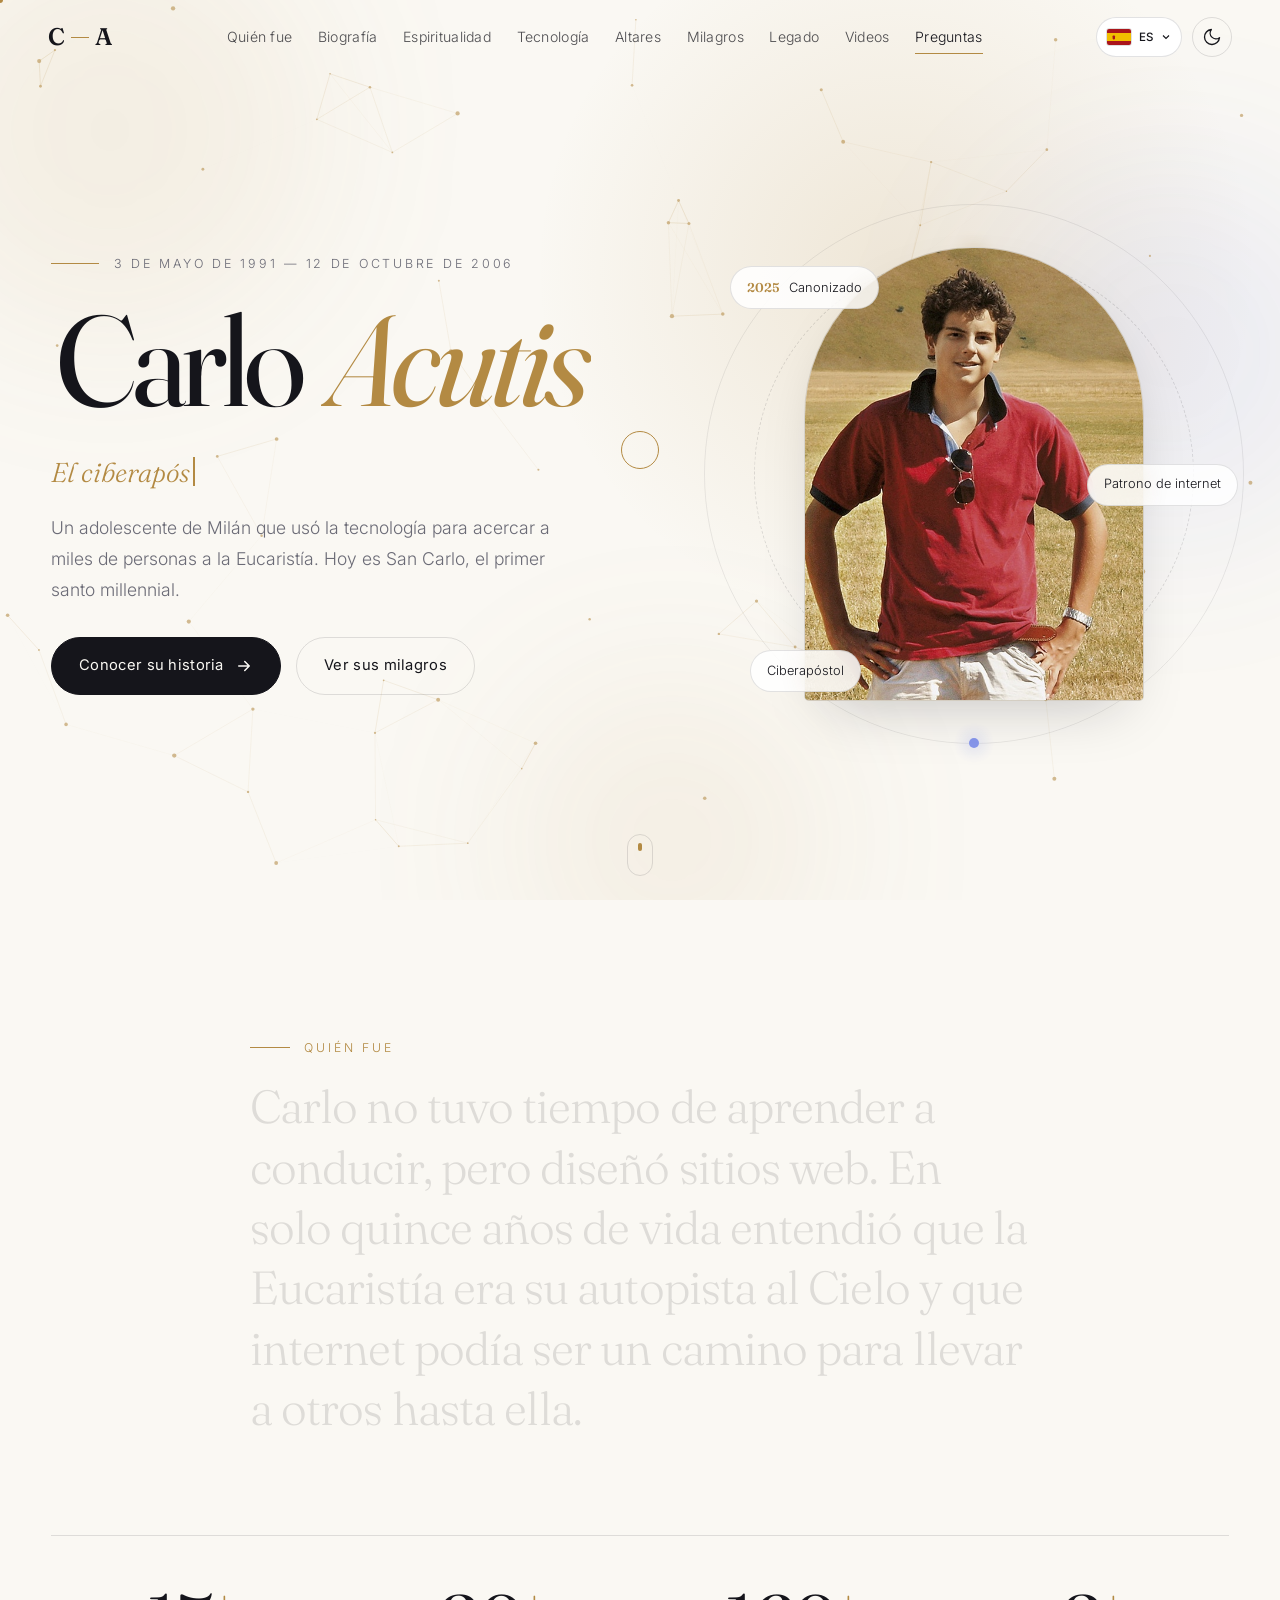
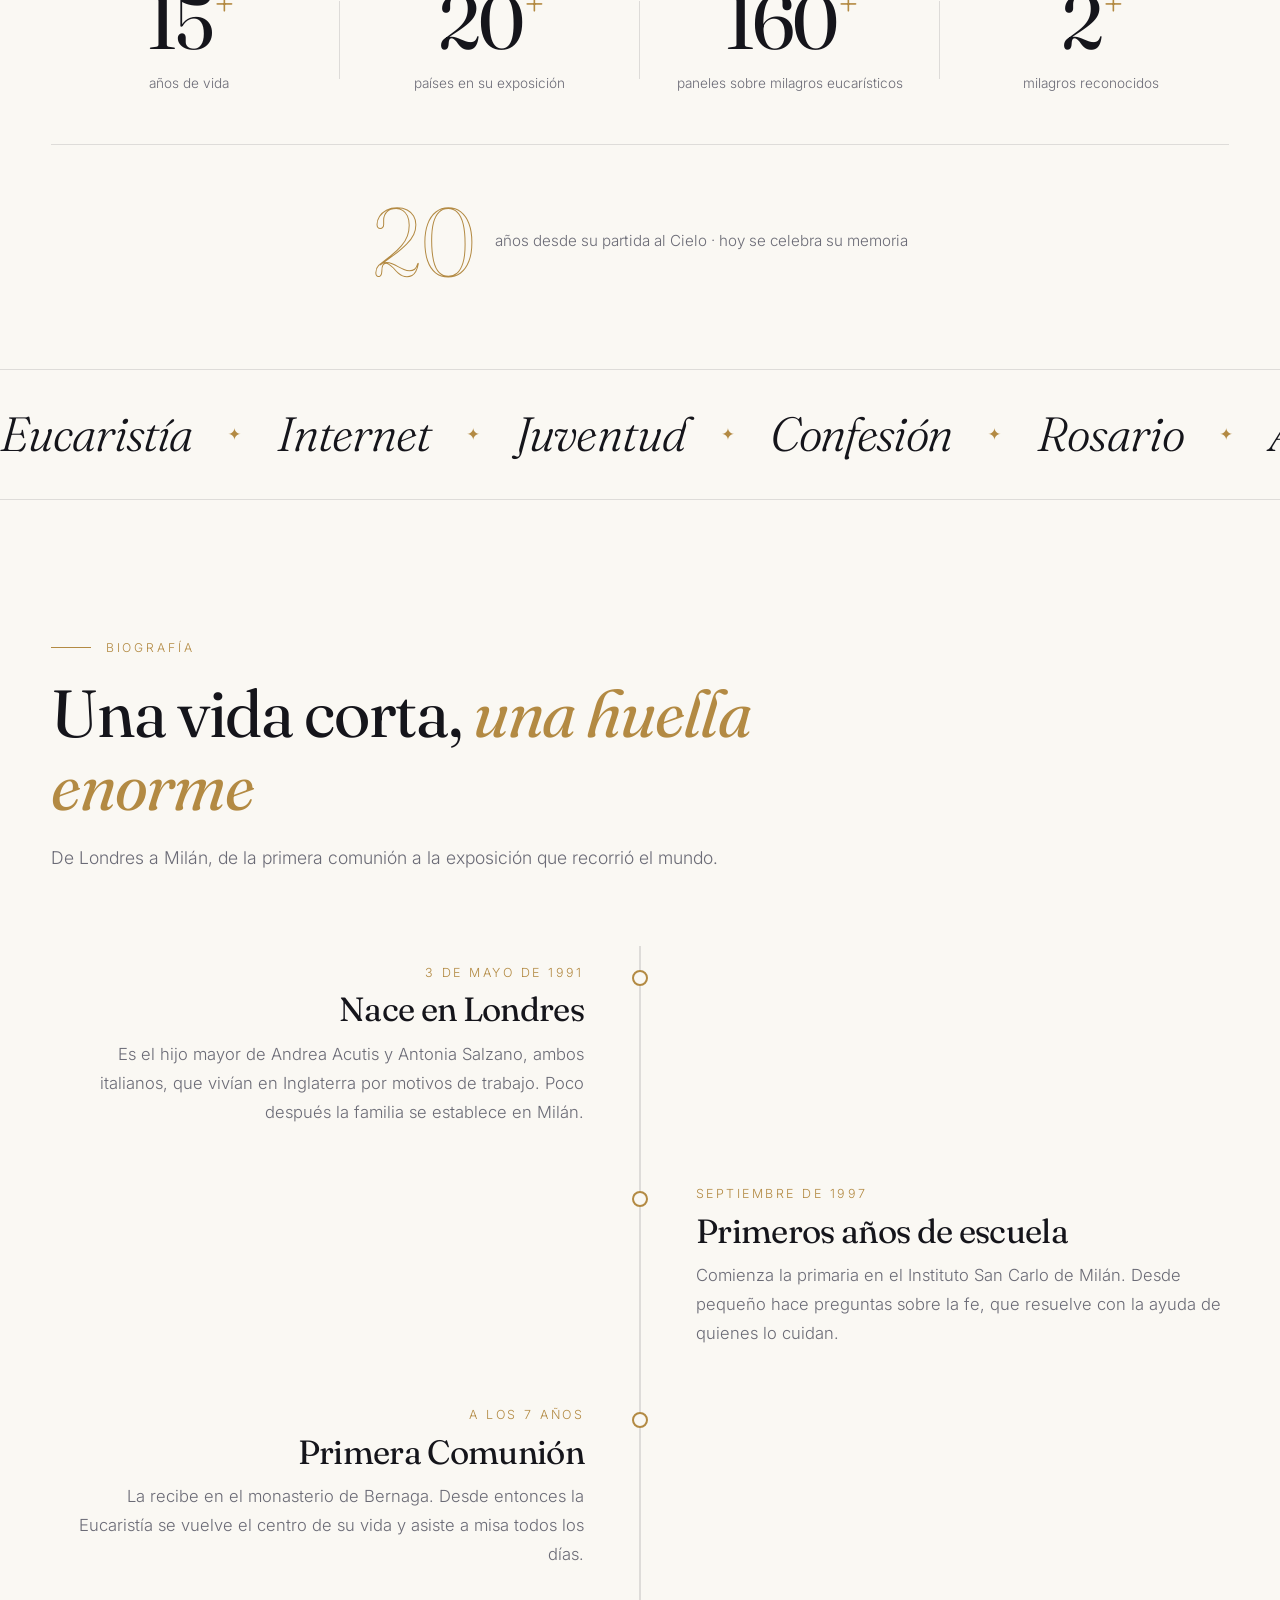
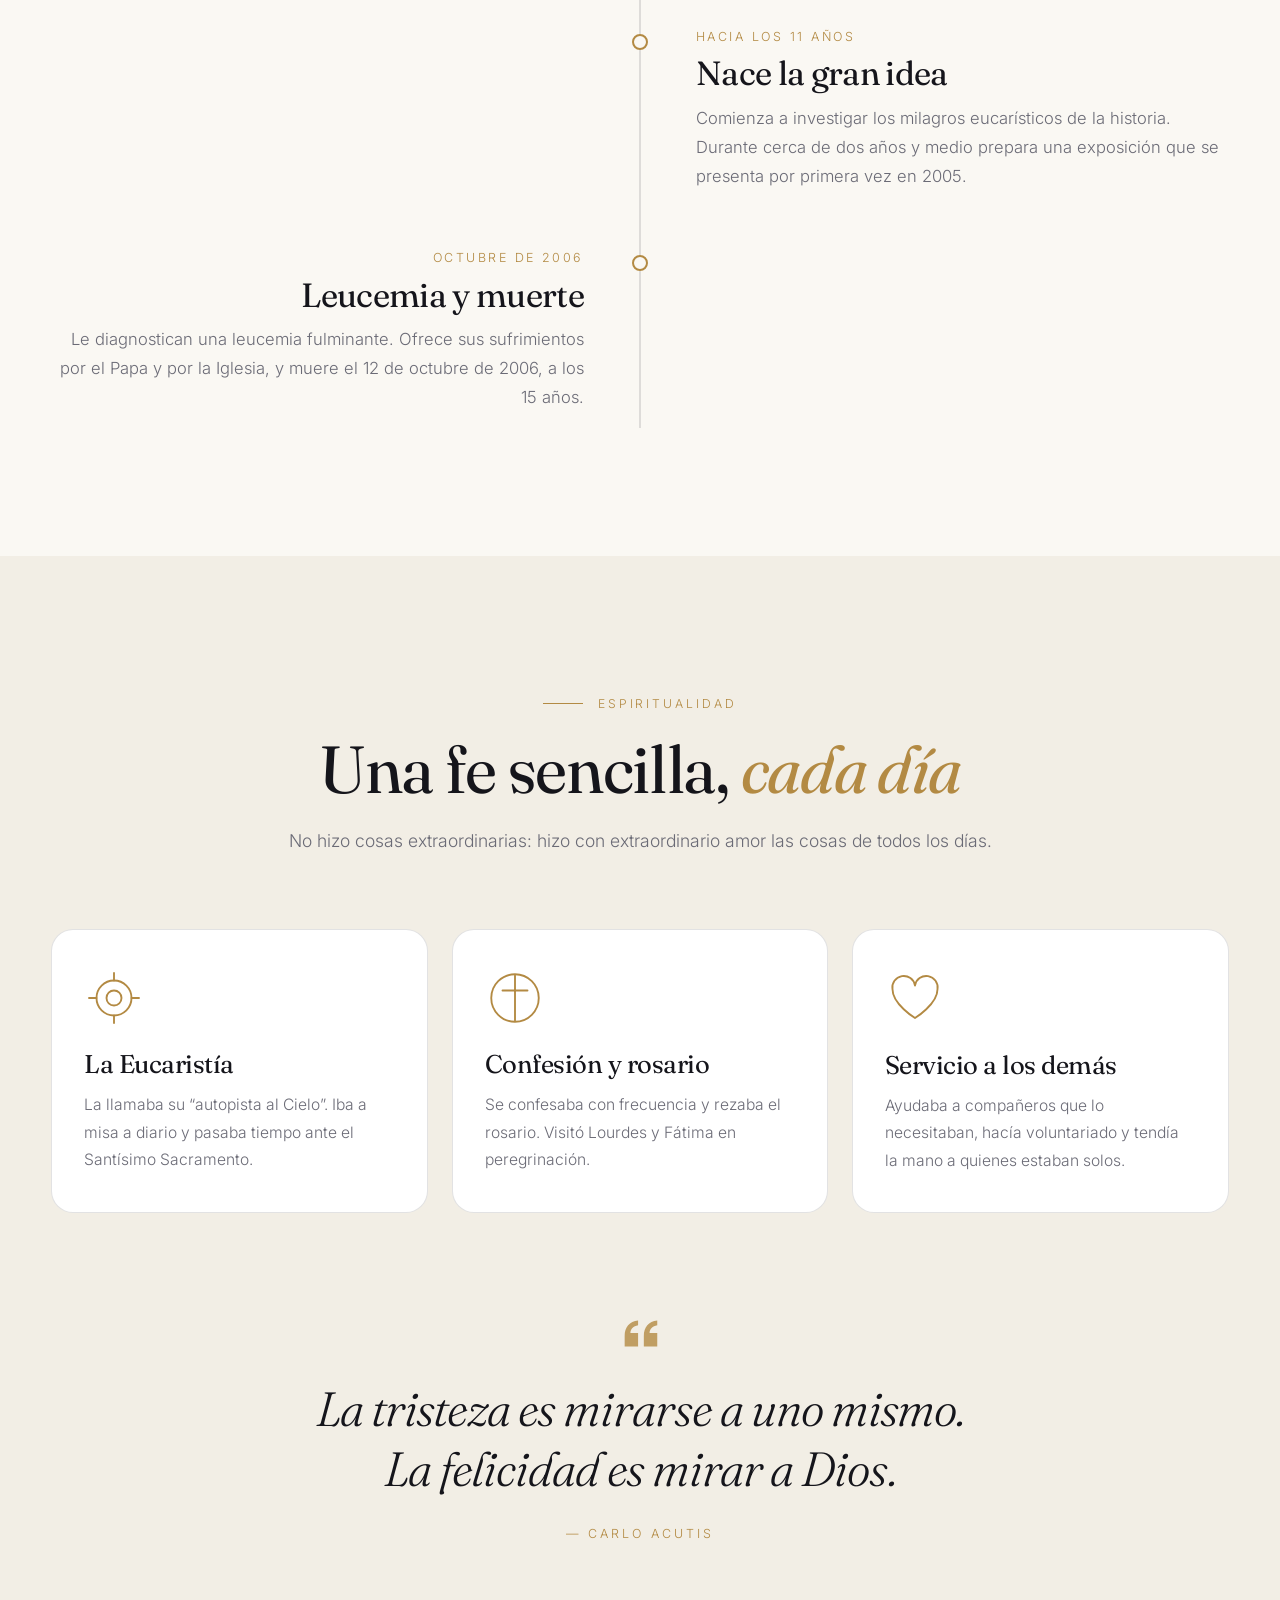
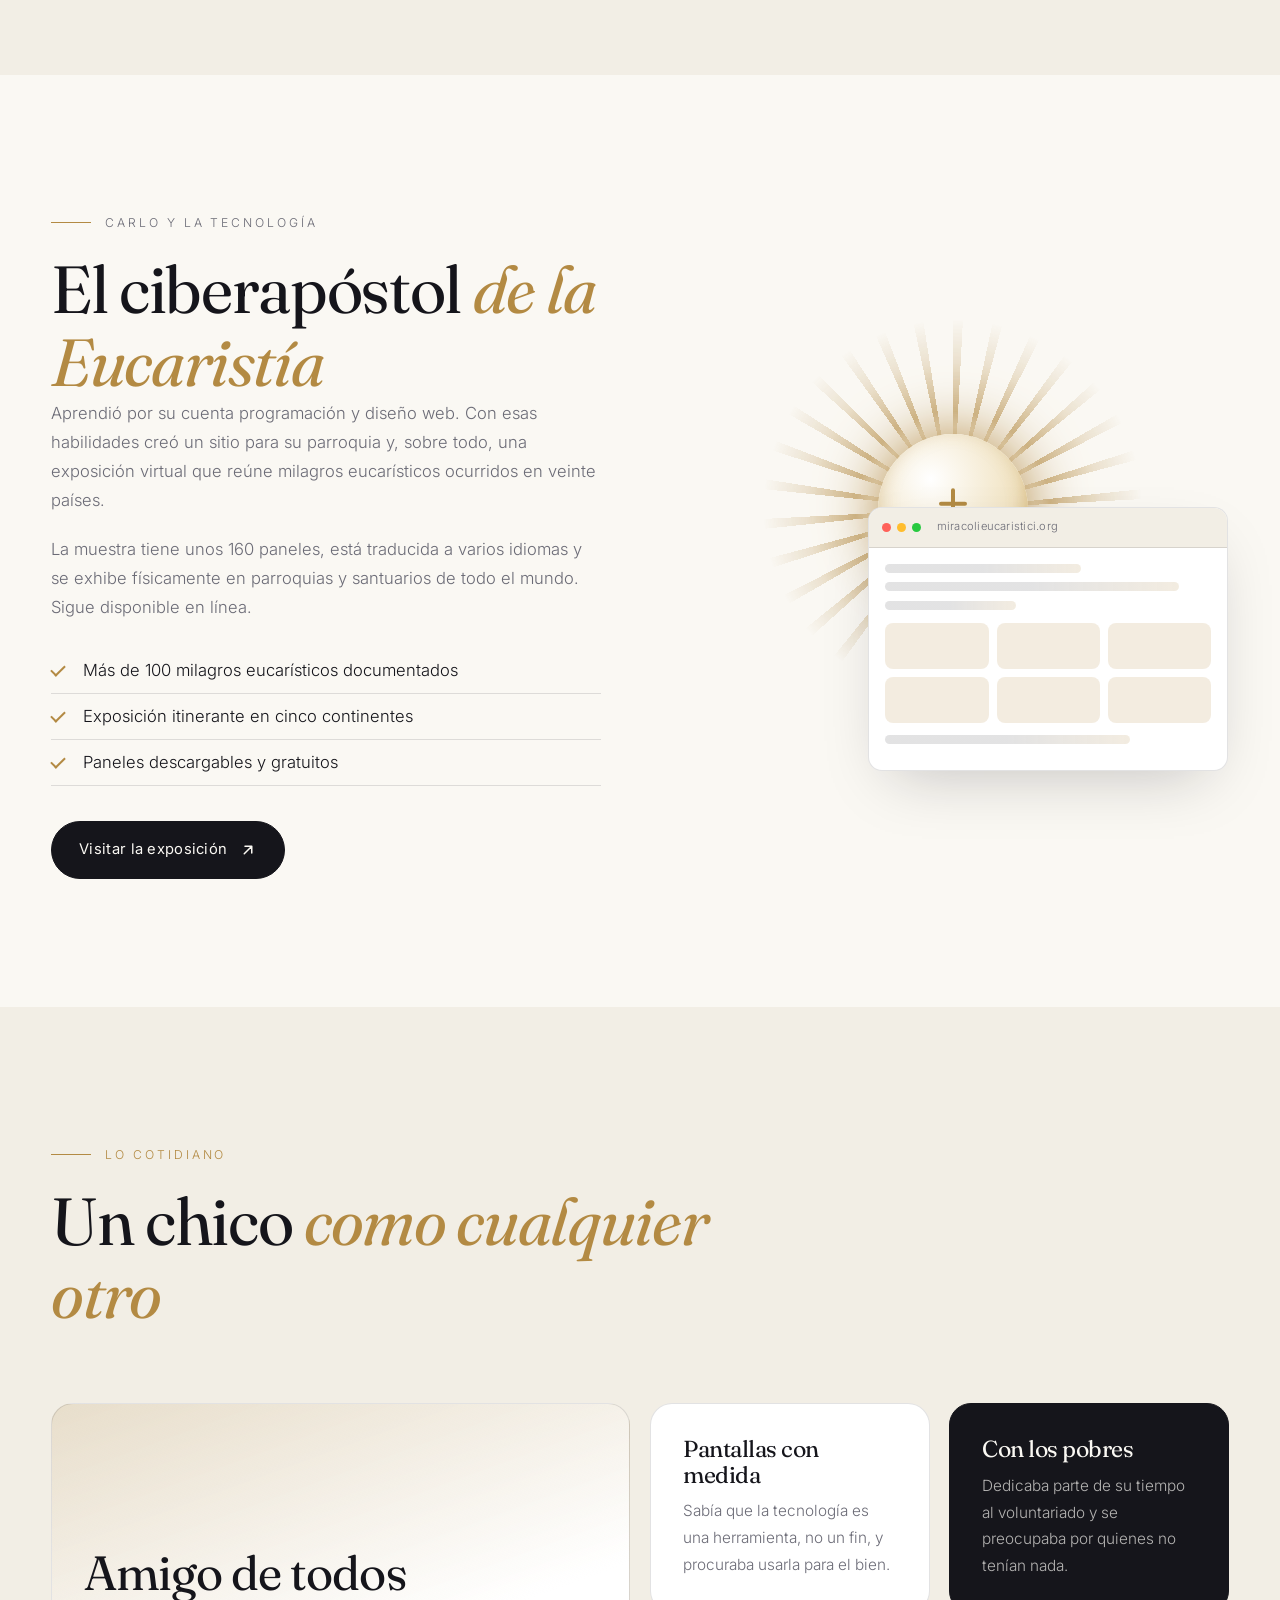
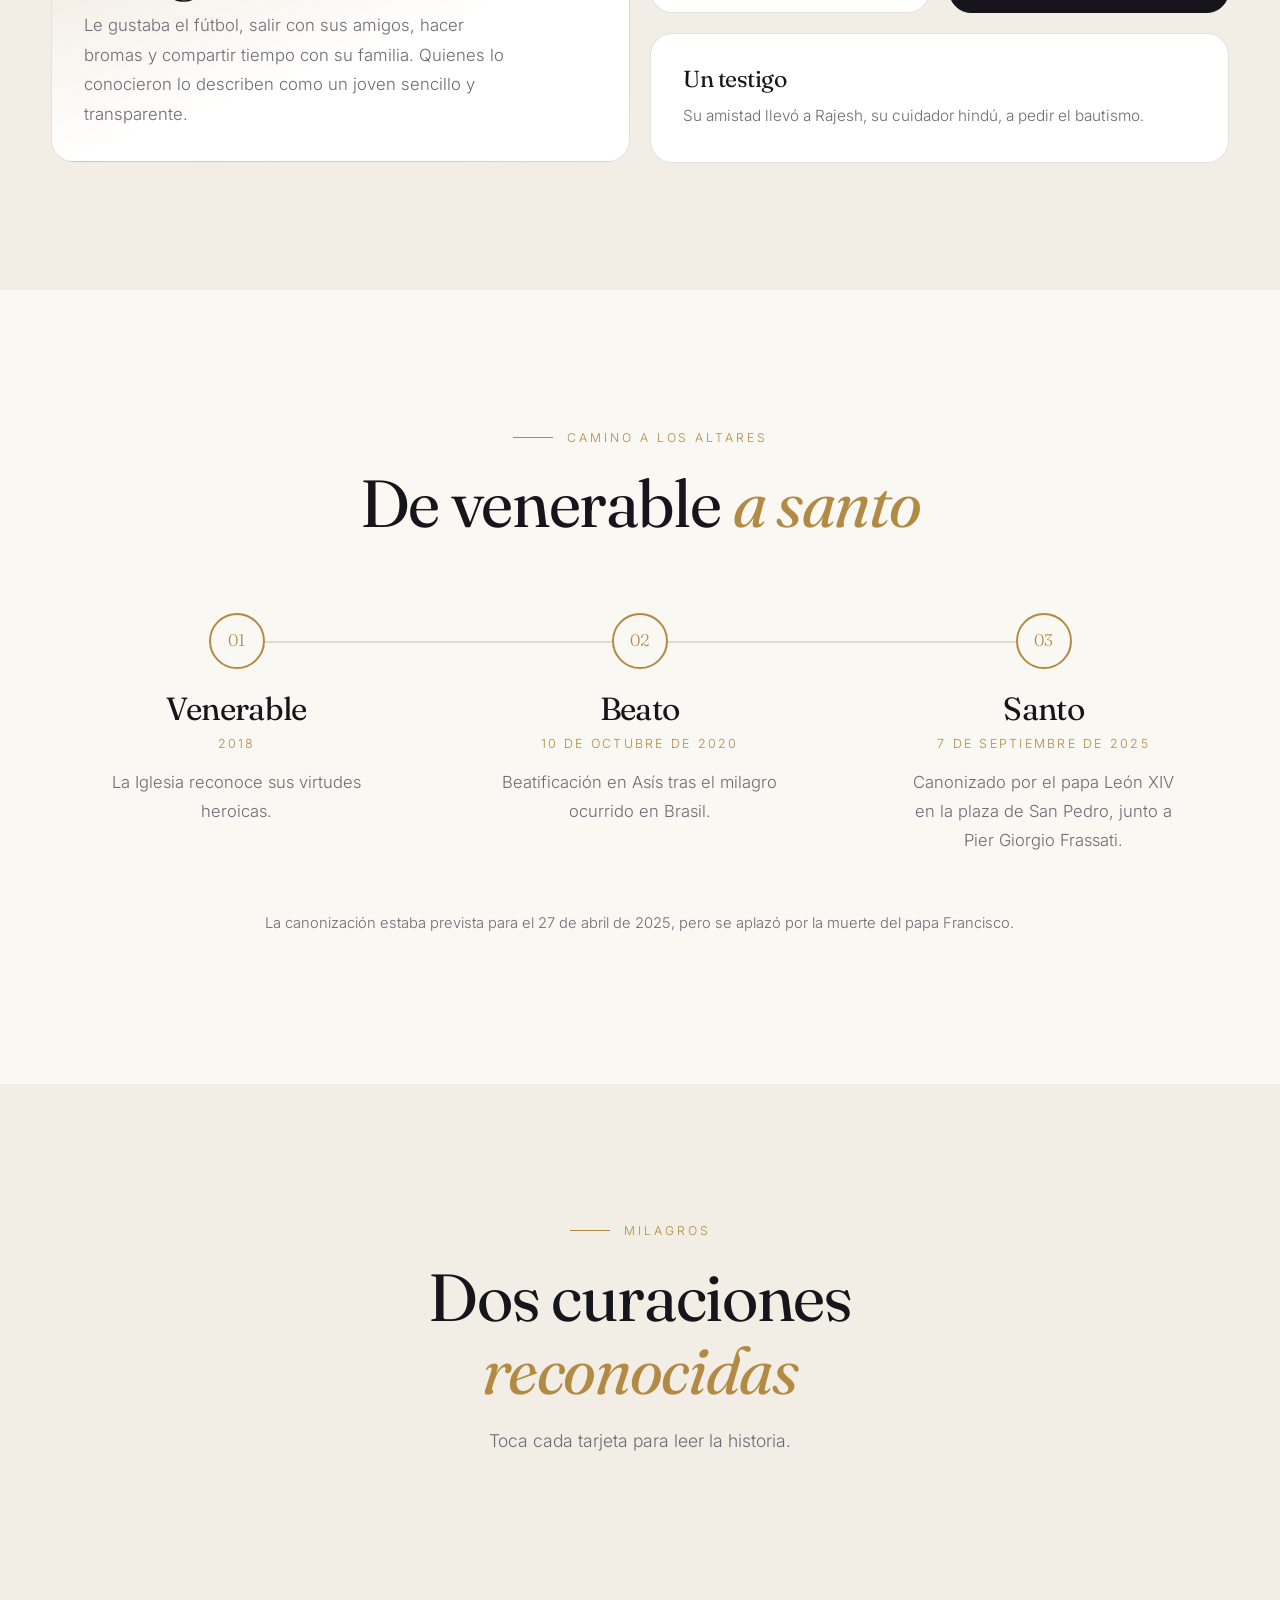
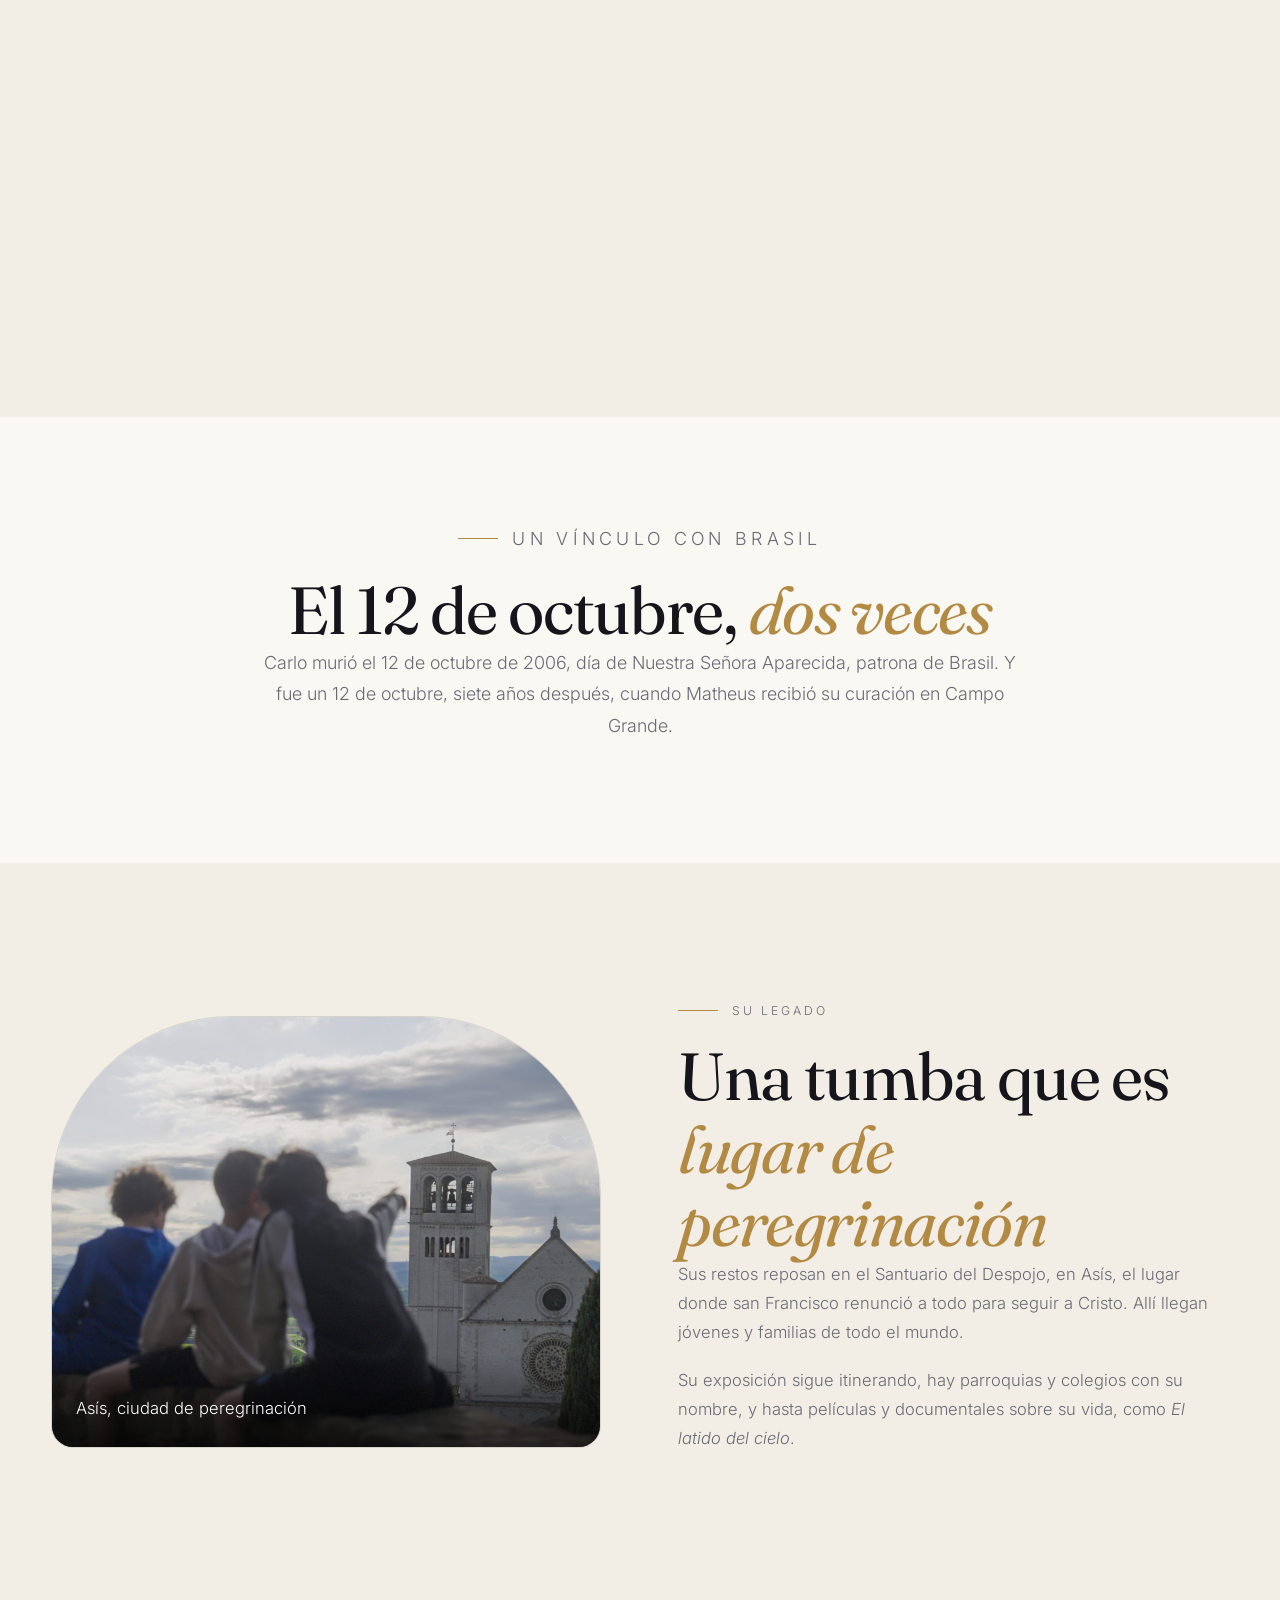
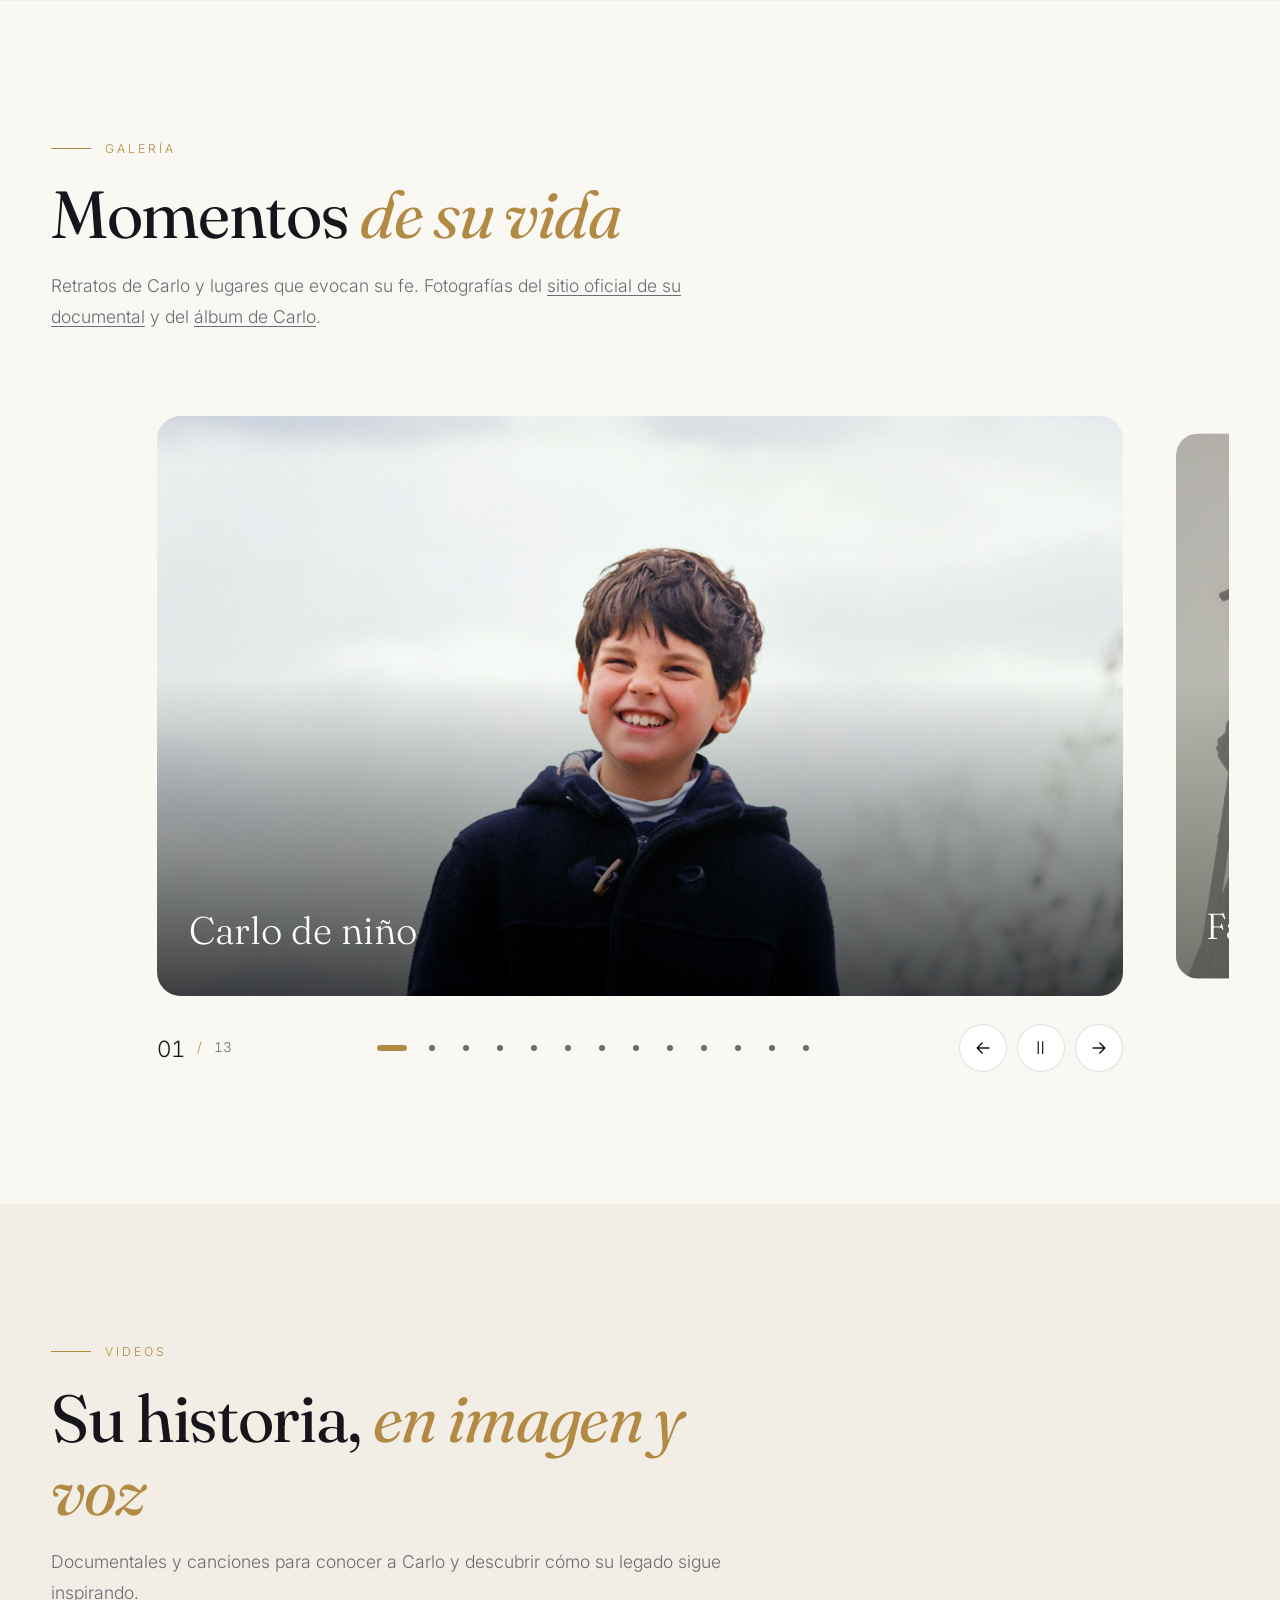
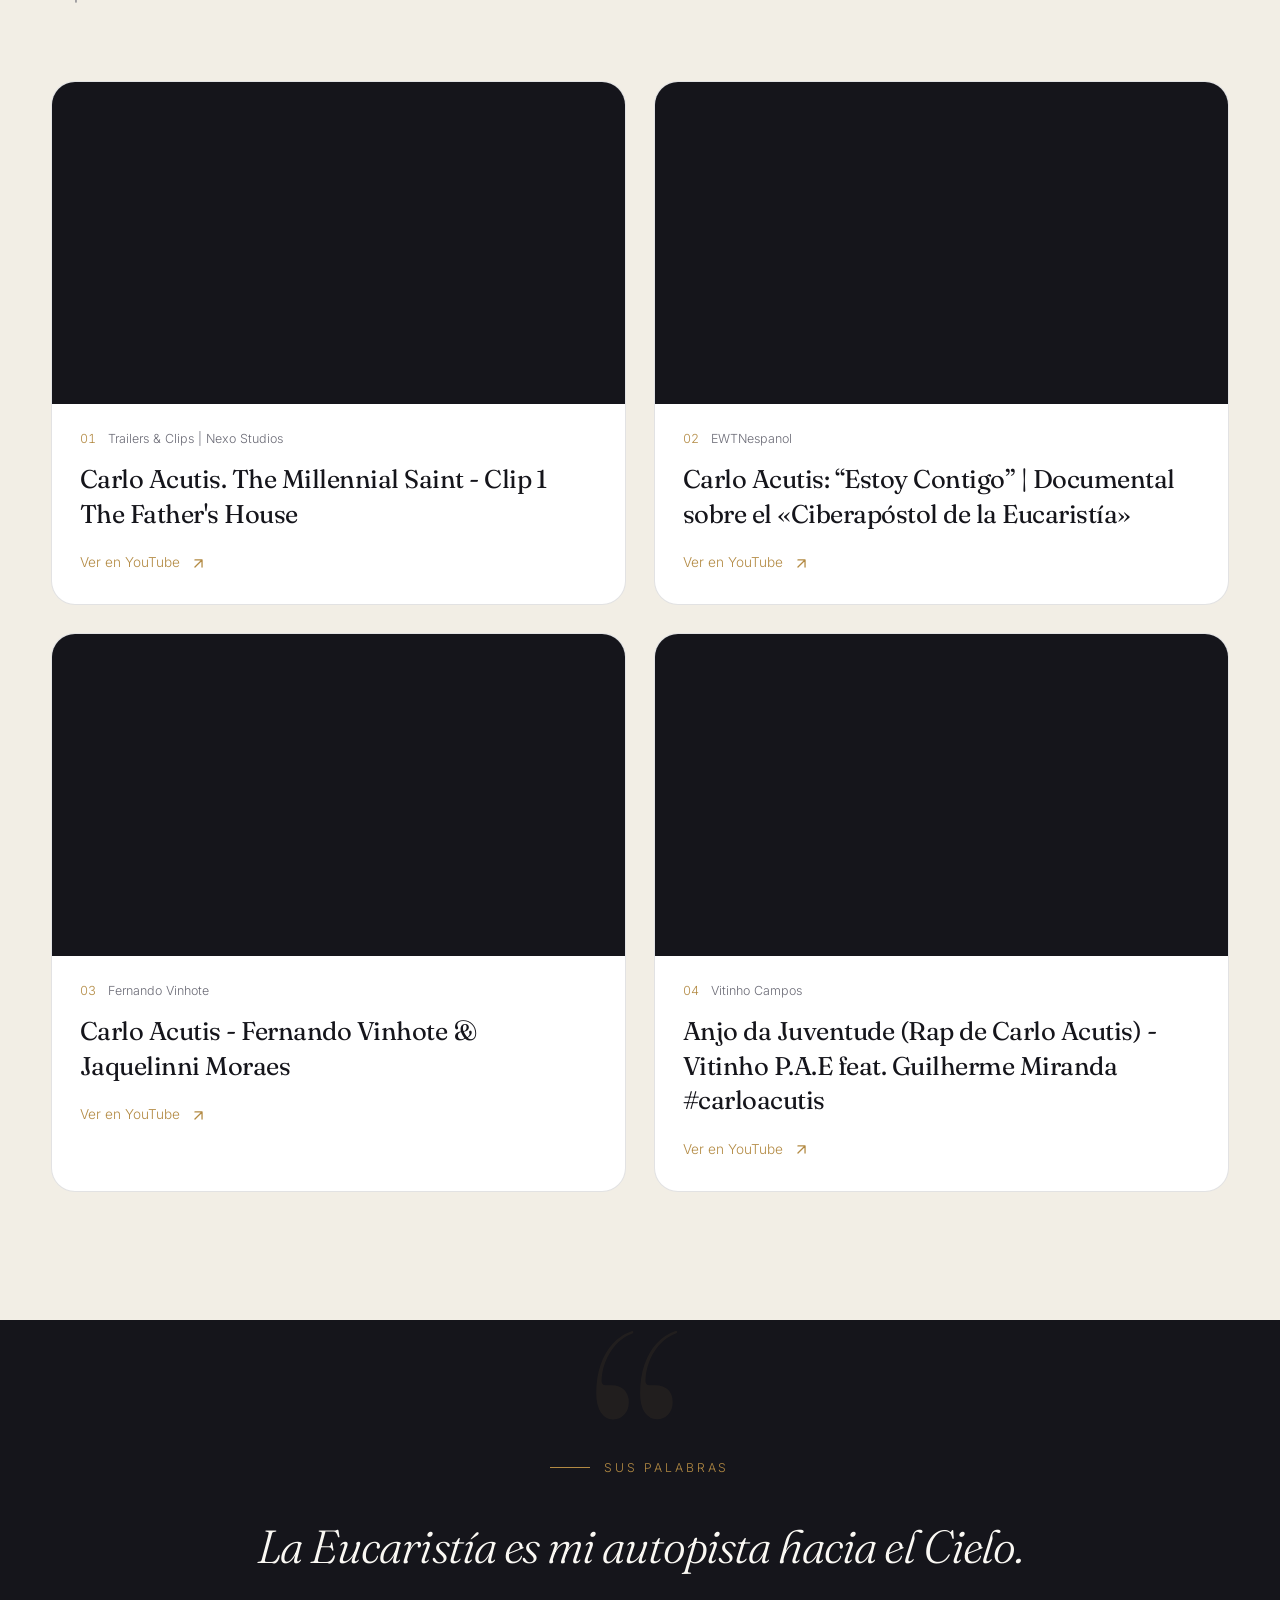
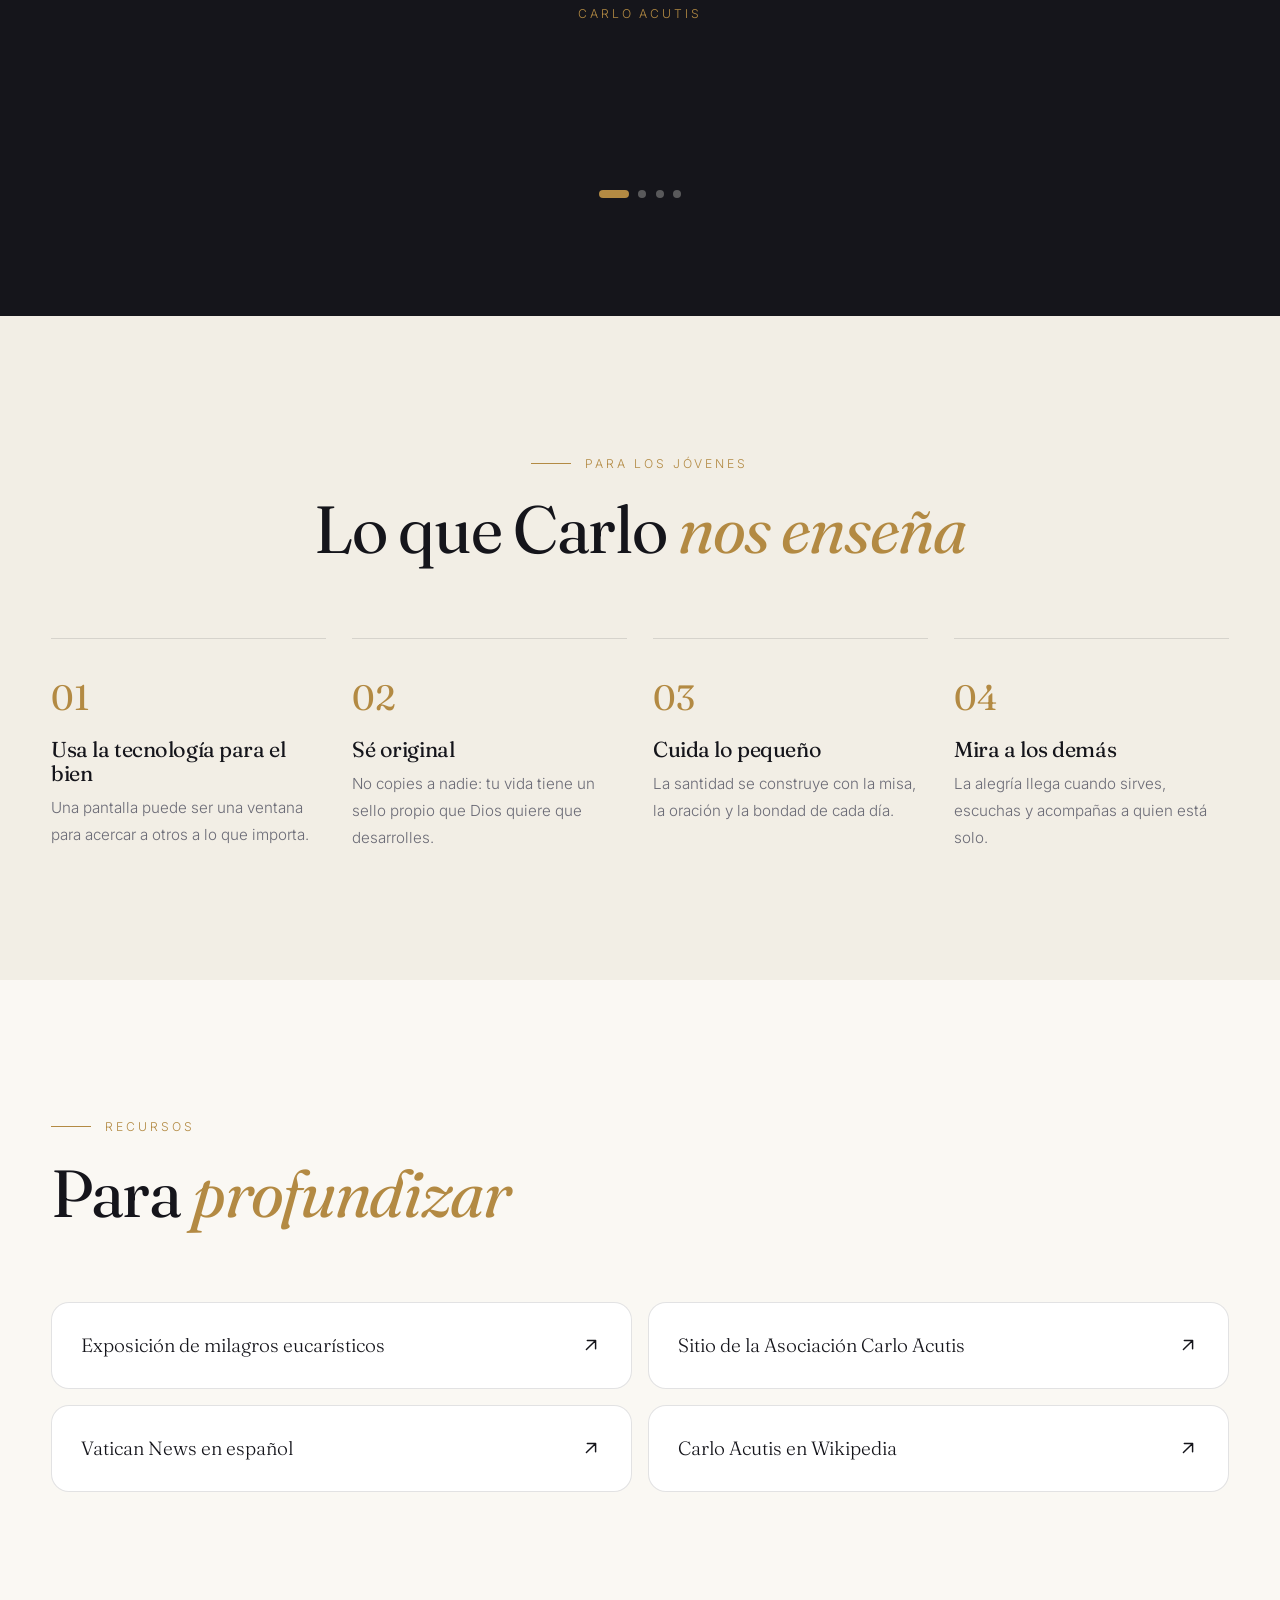
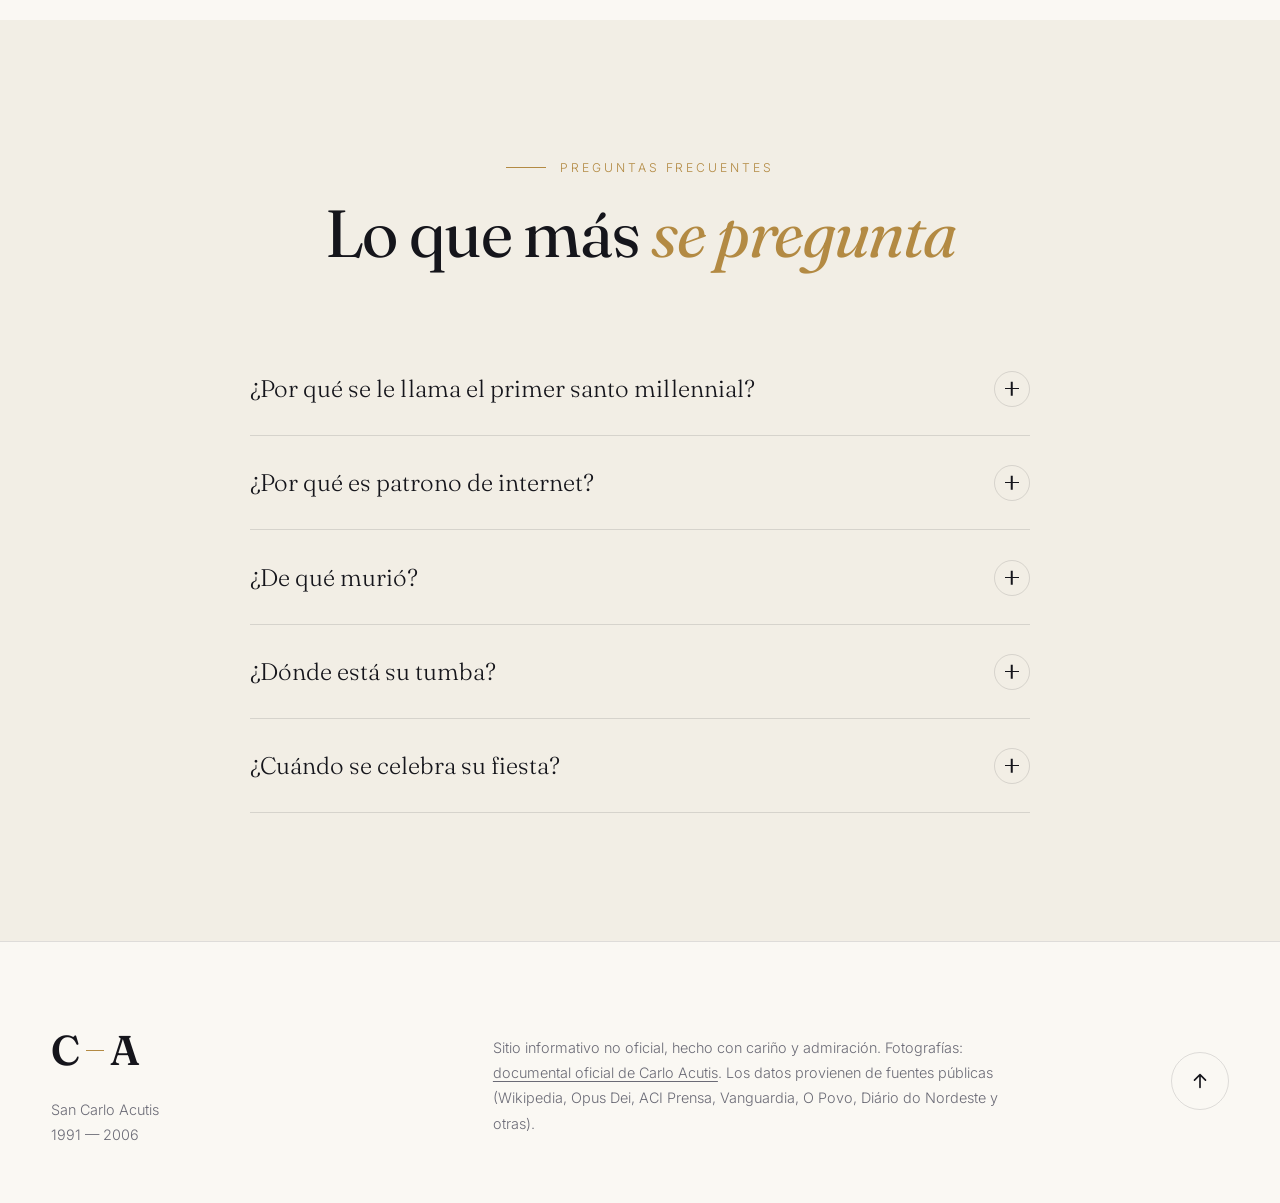
==== index.html @ 49bd5dbe "primer commit" ====
<!DOCTYPE html>
<html lang="es" data-theme="light">
<head>
  <meta charset="UTF-8">
  <meta name="viewport" content="width=device-width, initial-scale=1">
  <title>San Carlo Acutis · El ciberapóstol de la Eucaristía</title>
  <meta name="description" content="Vida, espiritualidad, milagros y legado de San Carlo Acutis (1991–2006), el primer santo millennial de la Iglesia católica.">
  <meta property="og:title" content="San Carlo Acutis · El ciberapóstol de la Eucaristía">
  <meta property="og:description" content="Conoce la vida del primer santo millennial: su fe, su amor por la Eucaristía y su legado digital.">
  <meta property="og:type" content="website">
  <meta name="theme-color" content="#faf8f3">
  <link rel="icon" type="image/svg+xml" href="img/favicon.svg">
  <link rel="preconnect" href="https://fonts.googleapis.com">
  <link rel="preconnect" href="https://fonts.gstatic.com" crossorigin>
  <link href="https://fonts.googleapis.com/css2?family=Fraunces:ital,opsz,wght@0,9..144,300..700;1,9..144,300..600&family=Inter:wght@300..600&display=swap" rel="stylesheet">
  <link rel="stylesheet" href="style.css">
  <script>document.documentElement.classList.add('js');</script>
</head>
<body class="loading">

  <!-- Preloader -->
  <div id="preloader" aria-hidden="true">
    <div class="pre-inner">
      <svg class="pre-cross" viewBox="0 0 64 64" width="56" height="56"><path d="M32 8v48M18 24h28" /></svg>
      <div class="pre-count"><span id="preNum">0</span><small>%</small></div>
      <div class="pre-bar"><i id="preBar"></i></div>
      <p>Carlo Acutis · 1991 — 2006</p>
    </div>
  </div>

  <div id="progress" aria-hidden="true"></div>
  <div class="cursor-dot" aria-hidden="true"></div>
  <div class="cursor-ring" aria-hidden="true"></div>

  <!-- Navegación -->
  <header class="nav" id="nav">
    <a href="#inicio" class="brand" aria-label="Inicio"><span>C</span><i></i><span>A</span></a>
    <nav class="links" id="links" aria-label="Principal">
      <a href="#quien">Quién fue</a>
      <a href="#biografia">Biografía</a>
      <a href="#espiritualidad">Espiritualidad</a>
      <a href="#tecnologia">Tecnología</a>
      <a href="#altares">Altares</a>
      <a href="#milagros">Milagros</a>
      <a href="#legado">Legado</a>
      <a href="#videos">Videos</a>
      <a href="#faq">Preguntas</a>
    </nav>
    <div class="nav-actions">
      <details class="language-switch" id="languageSwitch" translate="no">
        <summary id="languageSummary" aria-label="Elegir idioma: Español" title="Elegir idioma"><span id="languageFlag"><svg viewBox="0 0 30 20" width="30" height="20" aria-hidden="true"><rect width="30" height="20" fill="#aa151b"/><path d="M0 5h30v10H0z" fill="#f1bf00"/><rect x="7" y="8" width="3" height="5" rx="1" fill="#aa151b"/></svg></span><span id="languageCode">ES</span><svg class="language-chevron" viewBox="0 0 16 16" aria-hidden="true"><path d="m4 6 4 4 4-4"/></svg></summary>
        <div class="language-options">
          <button type="button" data-language="es" data-name="Español" lang="es" aria-pressed="true"><svg viewBox="0 0 30 20" width="30" height="20" aria-hidden="true"><rect width="30" height="20" fill="#aa151b"/><path d="M0 5h30v10H0z" fill="#f1bf00"/><rect x="7" y="8" width="3" height="5" rx="1" fill="#aa151b"/></svg><span>Español</span><small>ES</small></button>
          <button type="button" data-language="en" data-name="English" lang="en" aria-pressed="false"><svg viewBox="0 0 30 20" width="30" height="20" aria-hidden="true"><rect width="30" height="20" fill="#012169"/><path d="m0 0 30 20M30 0 0 20" stroke="#fff" stroke-width="5"/><path d="m0 0 30 20M30 0 0 20" stroke="#c8102e" stroke-width="2"/><path d="M15 0v20M0 10h30" stroke="#fff" stroke-width="7"/><path d="M15 0v20M0 10h30" stroke="#c8102e" stroke-width="4"/></svg><span>English</span><small>EN</small></button>
          <button type="button" data-language="pt" data-name="Português" lang="pt" aria-pressed="false"><svg viewBox="0 0 30 20" width="30" height="20" aria-hidden="true"><rect width="30" height="20" fill="#009739"/><path d="M15 2 28 10 15 18 2 10z" fill="#ffdf00"/><circle cx="15" cy="10" r="5" fill="#002776"/><path d="M10 8q5-1 10 4" fill="none" stroke="#fff" stroke-width="1.4"/></svg><span>Português</span><small>PT</small></button>
          <button type="button" data-language="fr" data-name="Français" lang="fr" aria-pressed="false"><svg viewBox="0 0 30 20" width="30" height="20" aria-hidden="true"><rect width="30" height="20" fill="#fff"/><path d="M0 0h10v20H0z" fill="#0055a4"/><path d="M20 0h10v20H20z" fill="#ef4135"/></svg><span>Français</span><small>FR</small></button>
          <button type="button" data-language="it" data-name="Italiano" lang="it" aria-pressed="false"><svg viewBox="0 0 30 20" width="30" height="20" aria-hidden="true"><rect width="30" height="20" fill="#fff"/><path d="M0 0h10v20H0z" fill="#009246"/><path d="M20 0h10v20H20z" fill="#ce2b37"/></svg><span>Italiano</span><small>IT</small></button>
          <button type="button" data-language="de" data-name="Deutsch" lang="de" aria-pressed="false"><svg viewBox="0 0 30 20" width="30" height="20" aria-hidden="true"><rect width="30" height="20" fill="#ffce00"/><path d="M0 0h30v7H0z" fill="#000"/><path d="M0 7h30v6H0z" fill="#d00"/></svg><span>Deutsch</span><small>DE</small></button>
          <button type="button" data-language="ja" data-name="日本語" lang="ja" aria-pressed="false"><svg viewBox="0 0 30 20" width="30" height="20" aria-hidden="true"><rect width="30" height="20" fill="#fff"/><circle cx="15" cy="10" r="5.5" fill="#bc002d"/></svg><span>日本語</span><small>JA</small></button>
          <button type="button" data-language="ko" data-name="한국어" lang="ko" aria-pressed="false"><svg viewBox="0 0 30 20" width="30" height="20" aria-hidden="true"><rect width="30" height="20" fill="#fff"/><circle cx="15" cy="10" r="5" fill="#cd2e3a"/><path d="M10 10a5 5 0 0 0 10 0c0-3-5-3-5 0s-5 3-5 0" fill="#0047a0"/><g stroke="#111" stroke-width="1"><path d="m3 5 3-3m-2 5 3-3m-2 5 3-3M23 16l3-3m-2 5 3-3m-2 5 3-3m-5-14 3 3m-4-1 3 3M3 14l3 3m-1-4 3 3"/></g></svg><span>한국어</span><small>KO</small></button>
        </div>
      </details>

      <button class="icon-btn" id="themeBtn" aria-label="Cambiar tema" title="Cambiar tema">
        <svg class="i-sun" viewBox="0 0 24 24"><circle cx="12" cy="12" r="4"/><path d="M12 2v2M12 20v2M4.9 4.9l1.4 1.4M17.7 17.7l1.4 1.4M2 12h2M20 12h2M4.9 19.1l1.4-1.4M17.7 6.3l1.4-1.4"/></svg>
        <svg class="i-moon" viewBox="0 0 24 24"><path d="M21 12.8A9 9 0 1 1 11.2 3a7 7 0 0 0 9.8 9.8z"/></svg>
      </button>
      <button class="burger" id="burger" aria-label="Abrir menú" aria-expanded="false"><span></span><span></span></button>
    </div>
  </header>

  <main>
    <!-- HERO -->
    <section class="hero" id="inicio">
      <div class="blob b1"></div><div class="blob b2"></div><div class="blob b3"></div>
      <canvas id="net" aria-hidden="true"></canvas>
      <div class="container hero-grid">
        <div class="hero-text">
          <p class="kicker"><i></i><span>3 de mayo de 1991 — 12 de octubre de 2006</span></p>
          <h1 id="heroTitle" aria-label="Carlo Acutis">Carlo Acutis</h1>
          <p class="hero-sub"><span id="typed"></span><b class="caret"></b></p>
          <p class="hero-lead">Un adolescente de Milán que usó la tecnología para acercar a miles de personas a la Eucaristía. Hoy es San Carlo, el primer santo millennial.</p>
          <div class="hero-cta">
            <a href="#biografia" class="btn btn-solid magnetic"><span>Conocer su historia</span><svg viewBox="0 0 24 24"><path d="M5 12h14M13 6l6 6-6 6"/></svg></a>
            <a href="#milagros" class="btn btn-ghost magnetic"><span>Ver sus milagros</span></a>
          </div>
        </div>
        <div class="hero-visual">
          <div class="orbit o1"></div><div class="orbit o2"></div><div class="orbit o3"></div>
          <div class="arch tilt-soft" data-tilt="6">
            <img src="img/carlo.jpg" alt="Carlo Acutis sonriendo al aire libre, con un polo rojo" width="1320" height="768" fetchpriority="high" decoding="async">
          </div>
          <div class="chip c1"><b>2025</b> Canonizado</div>
          <div class="chip c2">Patrono de internet</div>
          <div class="chip c3">Ciberapóstol</div>
        </div>
      </div>
      <a href="#quien" class="scroll-ind" aria-label="Desplazarse"><i></i></a>
    </section>

    <!-- FRASE -->
    <section class="statement-sec" id="quien">
      <div class="container narrow">
        <p class="eyebrow" data-reveal="up"><i></i>Quién fue</p>
        <p class="statement" id="statement">Carlo no tuvo tiempo de aprender a conducir, pero diseñó sitios web. En solo quince años de vida entendió que la Eucaristía era su autopista al Cielo y que internet podía ser un camino para llevar a otros hasta ella.</p>
      </div>
    </section>

    <!-- DATOS -->
    <section class="stats">
      <div class="container stats-grid" data-stagger>
        <div class="stat" data-reveal="up"><b data-count="15">0</b><span>años de vida</span></div>
        <div class="stat" data-reveal="up"><b data-count="20">0</b><span>países en su exposición</span></div>
        <div class="stat" data-reveal="up"><b data-count="160">0</b><span>paneles sobre milagros eucarísticos</span></div>
        <div class="stat" data-reveal="up"><b data-count="2">0</b><span>milagros reconocidos</span></div>
      </div>
      <div class="container since" data-reveal="up">
        <span class="since-num" id="sinceYears">20</span>
        <span>años desde su partida al Cielo · hoy se celebra su memoria</span>
      </div>
    </section>

    <!-- MARQUEE -->
    <div class="marquee" aria-hidden="true">
      <div class="marquee-track">
        <span>Eucaristía</span><i>✦</i><span>Internet</span><i>✦</i><span>Juventud</span><i>✦</i><span>Confesión</span><i>✦</i><span>Rosario</span><i>✦</i><span>Amistad</span><i>✦</i><span>Servicio</span><i>✦</i>
        <span>Eucaristía</span><i>✦</i><span>Internet</span><i>✦</i><span>Juventud</span><i>✦</i><span>Confesión</span><i>✦</i><span>Rosario</span><i>✦</i><span>Amistad</span><i>✦</i><span>Servicio</span><i>✦</i>
      </div>
    </div>

    <!-- BIOGRAFÍA -->
    <section class="section" id="biografia">
      <div class="container">
        <header class="sec-head">
          <p class="eyebrow" data-reveal="up"><i></i>Biografía</p>
          <h2 class="title" data-reveal="up">Una vida corta, <em>una huella enorme</em></h2>
          <p class="sec-lead" data-reveal="up" data-delay="100">De Londres a Milán, de la primera comunión a la exposición que recorrió el mundo.</p>
        </header>

        <div class="timeline" id="tl1">
          <div class="tl-line"><i></i></div>

          <article class="tl-item" data-reveal="left">
            <span class="tl-dot"></span>
            <time>3 de mayo de 1991</time>
            <h3>Nace en Londres</h3>
            <p>Es el hijo mayor de Andrea Acutis y Antonia Salzano, ambos italianos, que vivían en Inglaterra por motivos de trabajo. Poco después la familia se establece en Milán.</p>
          </article>

          <article class="tl-item" data-reveal="right">
            <span class="tl-dot"></span>
            <time>Septiembre de 1997</time>
            <h3>Primeros años de escuela</h3>
            <p>Comienza la primaria en el Instituto San Carlo de Milán. Desde pequeño hace preguntas sobre la fe, que resuelve con la ayuda de quienes lo cuidan.</p>
          </article>

          <article class="tl-item" data-reveal="left">
            <span class="tl-dot"></span>
            <time>A los 7 años</time>
            <h3>Primera Comunión</h3>
            <p>La recibe en el monasterio de Bernaga. Desde entonces la Eucaristía se vuelve el centro de su vida y asiste a misa todos los días.</p>
          </article>

          <article class="tl-item" data-reveal="right">
            <span class="tl-dot"></span>
            <time>Hacia los 11 años</time>
            <h3>Nace la gran idea</h3>
            <p>Comienza a investigar los milagros eucarísticos de la historia. Durante cerca de dos años y medio prepara una exposición que se presenta por primera vez en 2005.</p>
          </article>

          <article class="tl-item" data-reveal="left">
            <span class="tl-dot"></span>
            <time>Octubre de 2006</time>
            <h3>Leucemia y muerte</h3>
            <p>Le diagnostican una leucemia fulminante. Ofrece sus sufrimientos por el Papa y por la Iglesia, y muere el 12 de octubre de 2006, a los 15 años.</p>
          </article>
        </div>
      </div>
    </section>

    <!-- ESPIRITUALIDAD -->
    <section class="section alt" id="espiritualidad">
      <div class="container">
        <header class="sec-head center">
          <p class="eyebrow" data-reveal="up"><i></i>Espiritualidad</p>
          <h2 class="title" data-reveal="up">Una fe sencilla, <em>cada día</em></h2>
          <p class="sec-lead" data-reveal="up" data-delay="100">No hizo cosas extraordinarias: hizo con extraordinario amor las cosas de todos los días.</p>
        </header>

        <div class="cards3" data-stagger>
          <article class="card" data-tilt="8" data-reveal="up">
            <div class="ico"><svg viewBox="0 0 48 48"><circle cx="24" cy="24" r="14"/><circle cx="24" cy="24" r="6"/><path d="M24 4v6M24 38v6M4 24h6M38 24h6"/></svg></div>
            <h3>La Eucaristía</h3>
            <p>La llamaba su “autopista al Cielo”. Iba a misa a diario y pasaba tiempo ante el Santísimo Sacramento.</p>
          </article>
          <article class="card" data-tilt="8" data-reveal="up">
            <div class="ico"><svg viewBox="0 0 48 48"><path d="M24 6v36M14 18h20"/><circle cx="24" cy="24" r="19"/></svg></div>
            <h3>Confesión y rosario</h3>
            <p>Se confesaba con frecuencia y rezaba el rosario. Visitó Lourdes y Fátima en peregrinación.</p>
          </article>
          <article class="card" data-tilt="8" data-reveal="up">
            <div class="ico"><svg viewBox="0 0 48 48"><path d="M24 40S6 29 6 17a9 9 0 0 1 18-3 9 9 0 0 1 18 3c0 12-18 23-18 23z"/></svg></div>
            <h3>Servicio a los demás</h3>
            <p>Ayudaba a compañeros que lo necesitaban, hacía voluntariado y tendía la mano a quienes estaban solos.</p>
          </article>
        </div>

        <blockquote class="big-quote" data-reveal="zoom">
          <svg viewBox="0 0 48 48" class="qmark"><path d="M8 28c0-9 5-15 14-16v5c-5 1-8 4-8 8h8v14H8zM28 28c0-9 5-15 14-16v5c-5 1-8 4-8 8h8v14H28z"/></svg>
          <p>La tristeza es mirarse a uno mismo.<br>La felicidad es mirar a Dios.</p>
          <cite>— Carlo Acutis</cite>
        </blockquote>
      </div>
    </section>

    <!-- TECNOLOGÍA -->
    <section class="section" id="tecnologia">
      <div class="container split">
        <div class="split-text">
          <p class="eyebrow" data-reveal="up"><i></i>Carlo y la tecnología</p>
          <h2 class="title" data-reveal="up">El ciberapóstol <em>de la Eucaristía</em></h2>
          <p data-reveal="up" data-delay="100">Aprendió por su cuenta programación y diseño web. Con esas habilidades creó un sitio para su parroquia y, sobre todo, una exposición virtual que reúne milagros eucarísticos ocurridos en veinte países.</p>
          <p data-reveal="up" data-delay="200">La muestra tiene unos 160 paneles, está traducida a varios idiomas y se exhibe físicamente en parroquias y santuarios de todo el mundo. Sigue disponible en línea.</p>
          <ul class="ticks" data-stagger>
            <li data-reveal="left">Más de 100 milagros eucarísticos documentados</li>
            <li data-reveal="left">Exposición itinerante en cinco continentes</li>
            <li data-reveal="left">Paneles descargables y gratuitos</li>
          </ul>
          <a class="btn btn-solid magnetic" href="https://www.miracolieucaristici.org" target="_blank" rel="noopener" data-reveal="up"><span>Visitar la exposición</span><svg viewBox="0 0 24 24"><path d="M7 17L17 7M8 7h9v9"/></svg></a>
        </div>

        <div class="split-visual" data-reveal="zoom">
          <div class="host">
            <div class="rays"></div>
            <div class="rays r2"></div>
            <div class="disc"><svg viewBox="0 0 48 48"><path d="M24 10v28M15 20h18"/></svg></div>
          </div>
          <div class="browser">
            <div class="bar"><i></i><i></i><i></i><span>miracolieucaristici.org</span></div>
            <div class="screen">
              <div class="line w60"></div>
              <div class="line w90"></div>
              <div class="line w40"></div>
              <div class="grid-mini"><b></b><b></b><b></b><b></b><b></b><b></b></div>
              <div class="line w75"></div>
            </div>
          </div>
        </div>
      </div>
    </section>

    <!-- VIDA COTIDIANA -->
    <section class="section alt" id="vida">
      <div class="container">
        <header class="sec-head">
          <p class="eyebrow" data-reveal="up"><i></i>Lo cotidiano</p>
          <h2 class="title" data-reveal="up">Un chico <em>como cualquier otro</em></h2>
        </header>
        <div class="bento" data-stagger>
          <div class="bento-item big" data-reveal="up" data-tilt="5">
            <h3>Amigo de todos</h3>
            <p>Le gustaba el fútbol, salir con sus amigos, hacer bromas y compartir tiempo con su familia. Quienes lo conocieron lo describen como un joven sencillo y transparente.</p>
          </div>
          <div class="bento-item" data-reveal="up" data-tilt="5">
            <h3>Pantallas con medida</h3>
            <p>Sabía que la tecnología es una herramienta, no un fin, y procuraba usarla para el bien.</p>
          </div>
          <div class="bento-item dark" data-reveal="up" data-tilt="5">
            <h3>Con los pobres</h3>
            <p>Dedicaba parte de su tiempo al voluntariado y se preocupaba por quienes no tenían nada.</p>
          </div>
          <div class="bento-item" data-reveal="up" data-tilt="5">
            <h3>Un testigo</h3>
            <p>Su amistad llevó a Rajesh, su cuidador hindú, a pedir el bautismo.</p>
          </div>
        </div>
      </div>
    </section>

    <!-- ALTARES -->
    <section class="section" id="altares">
      <div class="container">
        <header class="sec-head center">
          <p class="eyebrow" data-reveal="up"><i></i>Camino a los altares</p>
          <h2 class="title" data-reveal="up">De venerable <em>a santo</em></h2>
        </header>
        <div class="path" id="path">
          <div class="path-line"><i></i></div>
          <div class="step" data-reveal="up">
            <span class="step-n">01</span>
            <h3>Venerable</h3>
            <time>2018</time>
            <p>La Iglesia reconoce sus virtudes heroicas.</p>
          </div>
          <div class="step" data-reveal="up" data-delay="150">
            <span class="step-n">02</span>
            <h3>Beato</h3>
            <time>10 de octubre de 2020</time>
            <p>Beatificación en Asís tras el milagro ocurrido en Brasil.</p>
          </div>
          <div class="step" data-reveal="up" data-delay="300">
            <span class="step-n">03</span>
            <h3>Santo</h3>
            <time>7 de septiembre de 2025</time>
            <p>Canonizado por el papa León XIV en la plaza de San Pedro, junto a Pier Giorgio Frassati.</p>
          </div>
        </div>
        <p class="note" data-reveal="up">La canonización estaba prevista para el 27 de abril de 2025, pero se aplazó por la muerte del papa Francisco.</p>
      </div>
    </section>

    <!-- MILAGROS -->
    <section class="section alt" id="milagros">
      <div class="container">
        <header class="sec-head center">
          <p class="eyebrow" data-reveal="up"><i></i>Milagros</p>
          <h2 class="title" data-reveal="up">Dos curaciones <em>reconocidas</em></h2>
          <p class="sec-lead" data-reveal="up" data-delay="100">Toca cada tarjeta para leer la historia.</p>
        </header>
        <div class="flips" data-stagger>
          <button class="flip" data-reveal="up" aria-label="Primer milagro: Brasil">
            <span class="flip-in">
              <span class="face front">
                <small>Primer milagro · Brasil</small>
                <strong>Matheus</strong>
                <em>Campo Grande, Mato Grosso do Sul</em>
                <svg viewBox="0 0 24 24"><path d="M4 12a8 8 0 0 1 14-5.3M20 12a8 8 0 0 1-14 5.3M18 3v4h-4M6 21v-4h4"/></svg>
              </span>
              <span class="face back">
                <small>Aprobado para la beatificación</small>
                <p>Matheus Vianna nació con páncreas anular, una malformación que le causaba vómitos constantes y pérdida de peso. El 12 de octubre de 2013, en una capilla donde se exponía una reliquia de Carlo, comió una comida completa y no volvió a vomitar.</p>
              </span>
            </span>
          </button>
          <button class="flip" data-reveal="up" data-delay="150" aria-label="Segundo milagro: Costa Rica">
            <span class="flip-in">
              <span class="face front">
                <small>Segundo milagro · Costa Rica</small>
                <strong>Valeria</strong>
                <em>Florencia, Italia · 2022</em>
                <svg viewBox="0 0 24 24"><path d="M4 12a8 8 0 0 1 14-5.3M20 12a8 8 0 0 1-14 5.3M18 3v4h-4M6 21v-4h4"/></svg>
              </span>
              <span class="face back">
                <small>Aprobado para la canonización</small>
                <p>Valeria Valverde, de 21 años, sufrió un grave traumatismo craneal en un accidente de bicicleta. Su madre rezó ante la tumba de Carlo en Asís y ese mismo día Valeria volvió a respirar sola. Dos meses después viajó a Asís a dar gracias.</p>
              </span>
            </span>
          </button>
        </div>
      </div>
    </section>

    <!-- BRASIL -->
    <section class="section brasil">
      <div class="container narrow center-text">
        <p class="eyebrow" data-reveal="up"><i></i>Un vínculo con Brasil</p>
        <h2 class="title" data-reveal="up">El 12 de octubre, <em>dos veces</em></h2>
        <p data-reveal="up" data-delay="100">Carlo murió el 12 de octubre de 2006, día de Nuestra Señora Aparecida, patrona de Brasil. Y fue un 12 de octubre, siete años después, cuando Matheus recibió su curación en Campo Grande.</p>
      </div>
    </section>

    <!-- LEGADO -->
    <section class="section alt" id="legado">
      <div class="container split rev">
        <div class="split-visual" data-reveal="zoom">
          <figure class="legacy-photo"><img src="img/peregrinos.jpg" alt="Jóvenes contemplando Asís junto a la basílica de San Francisco" loading="lazy" decoding="async" width="2560" height="1350"><figcaption>Asís, ciudad de peregrinación</figcaption></figure>
        </div>
        <div class="split-text">
          <p class="eyebrow" data-reveal="up"><i></i>Su legado</p>
          <h2 class="title" data-reveal="up">Una tumba que es <em>lugar de peregrinación</em></h2>
          <p data-reveal="up" data-delay="100">Sus restos reposan en el Santuario del Despojo, en Asís, el lugar donde san Francisco renunció a todo para seguir a Cristo. Allí llegan jóvenes y familias de todo el mundo.</p>
          <p data-reveal="up" data-delay="200">Su exposición sigue itinerando, hay parroquias y colegios con su nombre, y hasta películas y documentales sobre su vida, como <em>El latido del cielo</em>.</p>
        </div>
      </div>
    </section>

    <!-- GALERÍA -->
    <section class="section" id="galeria">
      <div class="container">
        <header class="sec-head">
          <p class="eyebrow" data-reveal="up"><i></i>Galería</p>
          <h2 class="title" data-reveal="up">Momentos <em>de su vida</em></h2>
          <p class="sec-lead" data-reveal="up" data-delay="100">Retratos de Carlo y lugares que evocan su fe. Fotografías del <a href="https://carloacutisfilm.it/?lang=en" target="_blank" rel="noopener">sitio oficial de su documental</a> y del <a href="https://www.carloacutis.net/pages/foto1.html" target="_blank" rel="noopener">álbum de Carlo</a>.</p>
        </header>
        <div class="photo-carousel" role="region" aria-roledescription="carrusel" aria-label="Fotografías de Carlo y lugares de peregrinación">
        <div class="photo-track" id="photoTrack" tabindex="0" aria-label="Galería. Usa las flechas del teclado para navegar.">
          <figure class="photo-slide" role="group" aria-roledescription="diapositiva" aria-label="1 de 13"><img src="img/carlo-archivo.jpg" alt="Carlo Acutis de niño, sonriendo con una chaqueta oscura" width="2560" height="1722" loading="lazy" decoding="async"><figcaption>Carlo de niño</figcaption></figure>
          <figure class="photo-slide" role="group" aria-roledescription="diapositiva" aria-label="2 de 13"><img src="img/fatima.jpg" alt="Estatua de san Juan Pablo II y cruz en Fátima" width="2560" height="1350" loading="lazy" decoding="async"><figcaption>Fátima</figcaption></figure>
          <figure class="photo-slide" role="group" aria-roledescription="diapositiva" aria-label="3 de 13"><img src="img/la-verna.jpg" alt="Santuario de La Verna entre montañas y bosque" width="2560" height="1440" loading="lazy" decoding="async"><figcaption>Santuario de La Verna</figcaption></figure>
          <figure class="photo-slide" role="group" aria-roledescription="diapositiva" aria-label="4 de 13"><img src="img/cascia.jpg" alt="Interior de una iglesia de Cascia con pinturas y columnas" width="2560" height="1445" loading="lazy" decoding="async"><figcaption>Cascia</figcaption></figure>
          <figure class="photo-slide" role="group" aria-roledescription="diapositiva" aria-label="5 de 13"><img src="img/peregrinos.jpg" alt="Jóvenes contemplando el paisaje de Asís" width="2560" height="1350" loading="lazy" decoding="async"><figcaption>Jóvenes en Asís</figcaption></figure>
          <figure class="photo-slide" role="group" aria-roledescription="diapositiva" aria-label="6 de 13"><img src="img/asis.jpg" alt="Fachada de la abadía de San Pedro en Asís" width="2560" height="1350" loading="lazy" decoding="async"><figcaption>Abadía de San Pedro · Asís</figcaption></figure>
          <figure class="photo-slide photo-slide-album" role="group" aria-roledescription="diapositiva" aria-label="7 de 13"><img src="img/carlo-album-01.jpg" alt="Carlo de pequeño con un jersey amarillo" width="516" height="845" loading="lazy" decoding="async"><figcaption>Carlo de pequeño</figcaption></figure>
          <figure class="photo-slide photo-slide-album" role="group" aria-roledescription="diapositiva" aria-label="8 de 13"><img src="img/carlo-album-02.jpg" alt="Carlo con mochila y polo rojo frente a un paisaje de montaña" width="622" height="467" loading="lazy" decoding="async"><figcaption>De excursión</figcaption></figure>
          <figure class="photo-slide photo-slide-album" role="group" aria-roledescription="diapositiva" aria-label="9 de 13"><img src="img/carlo-album-04.jpg" alt="Carlo con una cámara junto a una construcción de piedra" width="498" height="373" loading="lazy" decoding="async"><figcaption>Una pausa en el camino</figcaption></figure>
          <figure class="photo-slide photo-slide-album" role="group" aria-roledescription="diapositiva" aria-label="10 de 13"><img src="img/carlo-album-05.jpg" alt="Carlo de niño sonriendo con una camiseta blanca" width="383" height="336" loading="lazy" decoding="async"><figcaption>Una infancia sonriente</figcaption></figure>
          <figure class="photo-slide photo-slide-album" role="group" aria-roledescription="diapositiva" aria-label="11 de 13"><img src="img/carlo-album-06.jpg" alt="Carlo con una cámara frente a una galería de arcos" width="622" height="467" loading="lazy" decoding="async"><figcaption>Recuerdos de viaje</figcaption></figure>
          <figure class="photo-slide photo-slide-album" role="group" aria-roledescription="diapositiva" aria-label="12 de 13"><img src="img/carlo-album-07.jpg" alt="Carlo con polo azul frente a un puerto con barcos" width="622" height="467" loading="lazy" decoding="async"><figcaption>Junto al mar</figcaption></figure>
          <figure class="photo-slide photo-slide-album" role="group" aria-roledescription="diapositiva" aria-label="13 de 13"><img src="img/carlo-album-08.jpg" alt="Carlo sentado ante una tarta de cumpleaños en un jardín" width="402" height="461" loading="lazy" decoding="async"><figcaption>Un cumpleaños en el jardín</figcaption></figure>
        </div>
        <div class="photo-controls">
          <p class="photo-count" aria-live="off"><span id="photoCurrent">01</span><span class="photo-divider">/</span><span id="photoTotal">13</span></p>
          <div class="photo-dots" id="photoDots" aria-label="Elegir imagen"></div>
          <div class="photo-actions">
            <button class="photo-button" id="photoPrev" aria-label="Imagen anterior"><svg viewBox="0 0 24 24" aria-hidden="true"><path d="M19 12H5m6-6-6 6 6 6"/></svg></button>
            <button class="photo-button photo-play" id="photoPlay" aria-label="Pausar carrusel" aria-pressed="false"><span aria-hidden="true">Ⅱ</span></button>
            <button class="photo-button" id="photoNext" aria-label="Imagen siguiente"><svg viewBox="0 0 24 24" aria-hidden="true"><path d="M5 12h14m-6-6 6 6-6 6"/></svg></button>
          </div>
        </div>
        <p class="sr-only" id="photoStatus" aria-live="polite" aria-atomic="true"></p>
        </div>
      </div>
    </section>

    <!-- VIDEOS -->
    <section class="section alt videos-section" id="videos">
      <div class="container">
        <header class="sec-head">
          <p class="eyebrow" data-reveal="up"><i></i>Videos</p>
          <h2 class="title" data-reveal="up">Su historia, <em>en imagen y voz</em></h2>
          <p class="sec-lead" data-reveal="up">Documentales y canciones para conocer a Carlo y descubrir cómo su legado sigue inspirando.</p>
        </header>
        <div class="videos-grid" data-stagger>
          <article class="video-card" data-reveal="up">
            <div class="video-frame">
              <iframe src="https://www.youtube-nocookie.com/embed/b9s4jPZasp8" title="Carlo Acutis. The Millennial Saint - Clip 1 The Father&#x27;s House" width="560" height="315" loading="lazy" referrerpolicy="strict-origin-when-cross-origin" allow="accelerometer; autoplay; clipboard-write; encrypted-media; gyroscope; picture-in-picture; web-share" allowfullscreen></iframe>
            </div>
            <div class="video-info">
              <p class="video-meta"><span>01</span> Trailers &amp; Clips | Nexo Studios</p>
              <h3>Carlo Acutis. The Millennial Saint - Clip 1 The Father&#x27;s House</h3>
              <a class="video-link" href="https://youtu.be/b9s4jPZasp8" target="_blank" rel="noopener noreferrer">Ver en YouTube <svg viewBox="0 0 24 24" aria-hidden="true"><path d="M7 17 17 7M7 7h10v10"/></svg></a>
            </div>
          </article>
          <article class="video-card" data-reveal="up">
            <div class="video-frame">
              <iframe src="https://www.youtube-nocookie.com/embed/scBBoDqjpts" title="Carlo Acutis: “Estoy Contigo” | Documental sobre el «Ciberapóstol de la Eucaristía»" width="560" height="315" loading="lazy" referrerpolicy="strict-origin-when-cross-origin" allow="accelerometer; autoplay; clipboard-write; encrypted-media; gyroscope; picture-in-picture; web-share" allowfullscreen></iframe>
            </div>
            <div class="video-info">
              <p class="video-meta"><span>02</span> EWTNespanol</p>
              <h3>Carlo Acutis: “Estoy Contigo” | Documental sobre el «Ciberapóstol de la Eucaristía»</h3>
              <a class="video-link" href="https://youtu.be/scBBoDqjpts" target="_blank" rel="noopener noreferrer">Ver en YouTube <svg viewBox="0 0 24 24" aria-hidden="true"><path d="M7 17 17 7M7 7h10v10"/></svg></a>
            </div>
          </article>
          <article class="video-card" data-reveal="up">
            <div class="video-frame">
              <iframe src="https://www.youtube-nocookie.com/embed/_fUNy8CDKqU" title="Carlo Acutis - Fernando Vinhote &amp; Jaquelinni Moraes" width="560" height="315" loading="lazy" referrerpolicy="strict-origin-when-cross-origin" allow="accelerometer; autoplay; clipboard-write; encrypted-media; gyroscope; picture-in-picture; web-share" allowfullscreen></iframe>
            </div>
            <div class="video-info">
              <p class="video-meta"><span>03</span> Fernando Vinhote</p>
              <h3>Carlo Acutis - Fernando Vinhote &amp; Jaquelinni Moraes</h3>
              <a class="video-link" href="https://youtu.be/_fUNy8CDKqU?list=RD_fUNy8CDKqU" target="_blank" rel="noopener noreferrer">Ver en YouTube <svg viewBox="0 0 24 24" aria-hidden="true"><path d="M7 17 17 7M7 7h10v10"/></svg></a>
            </div>
          </article>
          <article class="video-card" data-reveal="up">
            <div class="video-frame">
              <iframe src="https://www.youtube-nocookie.com/embed/wPMlT4WDkMI" title="Anjo da Juventude (Rap de Carlo Acutis) - Vitinho P.A.E feat. Guilherme Miranda #carloacutis" width="560" height="315" loading="lazy" referrerpolicy="strict-origin-when-cross-origin" allow="accelerometer; autoplay; clipboard-write; encrypted-media; gyroscope; picture-in-picture; web-share" allowfullscreen></iframe>
            </div>
            <div class="video-info">
              <p class="video-meta"><span>04</span> Vitinho Campos</p>
              <h3>Anjo da Juventude (Rap de Carlo Acutis) - Vitinho P.A.E feat. Guilherme Miranda #carloacutis</h3>
              <a class="video-link" href="https://youtu.be/wPMlT4WDkMI?list=RDwPMlT4WDkMI" target="_blank" rel="noopener noreferrer">Ver en YouTube <svg viewBox="0 0 24 24" aria-hidden="true"><path d="M7 17 17 7M7 7h10v10"/></svg></a>
            </div>
          </article>
        </div>
      </div>
    </section>

    <!-- CITAS -->
    <section class="section quotes-sec" id="citas">
      <div class="container narrow center-text">
        <p class="eyebrow center" data-reveal="up"><i></i>Sus palabras</p>
        <div class="slider" id="slider" data-reveal="up">
          <div class="slide on"><p>La Eucaristía es mi autopista hacia el Cielo.</p><cite>Carlo Acutis</cite></div>
          <div class="slide"><p>La tristeza es mirarse a uno mismo. La felicidad es mirar a Dios.</p><cite>Carlo Acutis</cite></div>
          <div class="slide"><p>Estar siempre unido a Jesús: ese es mi programa de vida.</p><cite>Atribuida a Carlo Acutis</cite></div>
          <div class="slide"><p>Todos nacen como originales, pero muchos mueren como fotocopias.</p><cite>Atribuida a Carlo Acutis</cite></div>
          <div class="dots" id="dots"></div>
        </div>
      </div>
    </section>

    <!-- LECCIONES -->
    <section class="section alt" id="jovenes">
      <div class="container">
        <header class="sec-head center">
          <p class="eyebrow" data-reveal="up"><i></i>Para los jóvenes</p>
          <h2 class="title" data-reveal="up">Lo que Carlo <em>nos enseña</em></h2>
        </header>
        <div class="lessons" data-stagger>
          <div class="lesson" data-reveal="up"><b>01</b><h3>Usa la tecnología para el bien</h3><p>Una pantalla puede ser una ventana para acercar a otros a lo que importa.</p></div>
          <div class="lesson" data-reveal="up"><b>02</b><h3>Sé original</h3><p>No copies a nadie: tu vida tiene un sello propio que Dios quiere que desarrolles.</p></div>
          <div class="lesson" data-reveal="up"><b>03</b><h3>Cuida lo pequeño</h3><p>La santidad se construye con la misa, la oración y la bondad de cada día.</p></div>
          <div class="lesson" data-reveal="up"><b>04</b><h3>Mira a los demás</h3><p>La alegría llega cuando sirves, escuchas y acompañas a quien está solo.</p></div>
        </div>
      </div>
    </section>

    <!-- RECURSOS -->
    <section class="section" id="recursos">
      <div class="container">
        <header class="sec-head">
          <p class="eyebrow" data-reveal="up"><i></i>Recursos</p>
          <h2 class="title" data-reveal="up">Para <em>profundizar</em></h2>
        </header>
        <div class="res" data-stagger>
          <a class="res-item" href="https://www.miracolieucaristici.org" target="_blank" rel="noopener" data-reveal="up"><span>Exposición de milagros eucarísticos</span><svg viewBox="0 0 24 24"><path d="M7 17L17 7M8 7h9v9"/></svg></a>
          <a class="res-item" href="https://www.carloacutis.com" target="_blank" rel="noopener" data-reveal="up"><span>Sitio de la Asociación Carlo Acutis</span><svg viewBox="0 0 24 24"><path d="M7 17L17 7M8 7h9v9"/></svg></a>
          <a class="res-item" href="https://www.vaticannews.va/es.html" target="_blank" rel="noopener" data-reveal="up"><span>Vatican News en español</span><svg viewBox="0 0 24 24"><path d="M7 17L17 7M8 7h9v9"/></svg></a>
          <a class="res-item" href="https://es.wikipedia.org/wiki/Carlo_Acutis" target="_blank" rel="noopener" data-reveal="up"><span>Carlo Acutis en Wikipedia</span><svg viewBox="0 0 24 24"><path d="M7 17L17 7M8 7h9v9"/></svg></a>
        </div>
      </div>
    </section>

    <!-- FAQ -->
    <section class="section alt" id="faq">
      <div class="container narrow">
        <header class="sec-head center">
          <p class="eyebrow" data-reveal="up"><i></i>Preguntas frecuentes</p>
          <h2 class="title" data-reveal="up">Lo que más <em>se pregunta</em></h2>
        </header>
        <div class="faq" data-stagger>
          <div class="qa" data-reveal="up">
            <button class="q" aria-expanded="false"><span>¿Por qué se le llama el primer santo millennial?</span><i></i></button>
            <div class="a"><p>Nació en 1991, dentro de la generación millennial, y es el primer santo de esa generación reconocido por la Iglesia católica.</p></div>
          </div>
          <div class="qa" data-reveal="up">
            <button class="q" aria-expanded="false"><span>¿Por qué es patrono de internet?</span><i></i></button>
            <div class="a"><p>Porque usó la programación y el diseño web para documentar milagros eucarísticos y compartir su fe. Muchos católicos lo consideran su patrono, aunque no es un título oficial.</p></div>
          </div>
          <div class="qa" data-reveal="up">
            <button class="q" aria-expanded="false"><span>¿De qué murió?</span><i></i></button>
            <div class="a"><p>De leucemia fulminante, en octubre de 2006, a los 15 años. Ofreció sus sufrimientos por el Papa y por la Iglesia.</p></div>
          </div>
          <div class="qa" data-reveal="up">
            <button class="q" aria-expanded="false"><span>¿Dónde está su tumba?</span><i></i></button>
            <div class="a"><p>En el Santuario del Despojo, en Asís (Italia), donde su cuerpo reposa y puede visitarse.</p></div>
          </div>
          <div class="qa" data-reveal="up">
            <button class="q" aria-expanded="false"><span>¿Cuándo se celebra su fiesta?</span><i></i></button>
            <div class="a"><p>Su memoria se celebra el 12 de octubre, aniversario de su muerte.</p></div>
          </div>
        </div>
      </div>
    </section>
  </main>

  <footer class="footer">
    <div class="container foot-grid">
      <div>
        <div class="brand big"><span>C</span><i></i><span>A</span></div>
        <p>San Carlo Acutis<br>1991 — 2006</p>
      </div>
      <p class="foot-note">Sitio informativo no oficial, hecho con cariño y admiración. Fotografías: <a href="https://carloacutisfilm.it/?lang=en" target="_blank" rel="noopener">documental oficial de Carlo Acutis</a>. Los datos provienen de fuentes públicas (Wikipedia, Opus Dei, ACI Prensa, Vanguardia, O Povo, Diário do Nordeste y otras).</p>
      <a href="#inicio" class="to-top magnetic" id="toTop" aria-label="Volver arriba"><svg viewBox="0 0 24 24"><path d="M12 19V5M6 11l6-6 6 6"/></svg></a>
    </div>
  </footer>

  <p class="sr-only" id="languageStatus" aria-live="polite" aria-atomic="true" translate="no"></p>
  <script src="translations.js" defer></script>
  <script src="i18n.js" defer></script>
  <script src="script.js" defer></script>
</body>
</html>
---- style.css ----
/* ==========================================================
   San Carlo Acutis · style.css
   Minimalista, limpio y con muchas animaciones
   ========================================================== */

:root {
  --bg: #faf8f3;
  --bg2: #f2eee5;
  --ink: #15151b;
  --muted: #6b6b76;
  --line: rgba(21, 21, 27, .12);
  --card: #ffffff;
  --gold: #b38a43;
  --gold-soft: rgba(179, 138, 67, .16);
  --blue: #3a56e8;
  --shadow: 0 24px 60px -24px rgba(21, 21, 27, .25);
  --serif: 'Fraunces', Georgia, 'Times New Roman', serif;
  --sans: 'Inter', system-ui, -apple-system, 'Segoe UI', sans-serif;
  --ease: cubic-bezier(.2, .8, .2, 1);
  --ease-io: cubic-bezier(.77, 0, .18, 1);
}

[data-theme="dark"] {
  --bg: #0e0e13;
  --bg2: #15151c;
  --ink: #f3f1ea;
  --muted: #9a9aa6;
  --line: rgba(255, 255, 255, .12);
  --card: #17171f;
  --gold: #d9b46a;
  --gold-soft: rgba(217, 180, 106, .14);
  --shadow: 0 24px 60px -24px rgba(0, 0, 0, .7);
}

/* ---------- Base ---------- */
*, *::before, *::after { box-sizing: border-box; }
html { scroll-behavior: smooth; -webkit-text-size-adjust: 100%; overflow-x: clip; }
body {
  margin: 0;
  font-family: var(--sans);
  font-weight: 300;
  font-size: 1.04rem;
  line-height: 1.75;
  color: var(--ink);
  background: var(--bg);
  overflow-x: hidden;
  transition: background .5s var(--ease), color .5s var(--ease);
}
body.loading { overflow: hidden; }
img, svg, canvas { display: block; max-width: 100%; }
a { color: inherit; text-decoration: none; }
button { font: inherit; color: inherit; }
h1, h2, h3 { font-family: var(--serif); font-weight: 400; line-height: 1.1; margin: 0; letter-spacing: -.02em; }
p { margin: 0 0 1.2rem; }
::selection { background: var(--gold); color: #fff; }
:focus-visible { outline: 2px solid var(--gold); outline-offset: 4px; border-radius: 6px; }
code { font-family: ui-monospace, Menlo, monospace; font-size: .85em; background: var(--gold-soft); padding: .1em .45em; border-radius: 6px; }

::-webkit-scrollbar { width: 10px; }
::-webkit-scrollbar-track { background: var(--bg); }
::-webkit-scrollbar-thumb { background: var(--gold); border-radius: 10px; border: 2px solid var(--bg); }

.container { width: min(1180px, 92vw); margin-inline: auto; position: relative; }
.narrow { width: min(780px, 92vw); }
.center-text { text-align: center; }

/* ---------- Preloader ---------- */
#preloader {
  position: fixed; inset: 0; z-index: 2000;
  background: #15151b; color: #faf8f3;
  display: grid; place-items: center;
  transition: transform 1.1s var(--ease-io), visibility 0s 1.1s;
}
#preloader.done { transform: translateY(-100%); visibility: hidden; }
.pre-inner { text-align: center; }
.pre-cross { margin: 0 auto 1.2rem; fill: none; stroke: #d9b46a; stroke-width: 2.5; stroke-linecap: round; }
.pre-cross path { stroke-dasharray: 120; stroke-dashoffset: 120; animation: draw 1.8s var(--ease) infinite alternate; }
.pre-count { font-family: var(--serif); font-size: clamp(4rem, 12vw, 7rem); line-height: 1; letter-spacing: -.04em; }
.pre-count small { font-size: .3em; margin-left: .15em; color: #d9b46a; }
.pre-bar { width: 220px; height: 2px; margin: 1.4rem auto; background: rgba(255, 255, 255, .15); overflow: hidden; border-radius: 2px; }
.pre-bar i { display: block; height: 100%; width: 0; background: #d9b46a; transition: width .2s linear; }
.pre-inner p { font-size: .78rem; letter-spacing: .3em; text-transform: uppercase; opacity: .6; margin: 0; }

/* ---------- Barra de progreso y cursor ---------- */
#progress {
  position: fixed; top: 0; left: 0; right: 0; height: 3px; z-index: 1500;
  background: linear-gradient(90deg, var(--gold), var(--blue));
  transform-origin: left; transform: scaleX(0);
}
.cursor-dot, .cursor-ring { position: fixed; top: 0; left: 0; pointer-events: none; z-index: 1900; display: none; border-radius: 50%; }
.cursor-dot { width: 6px; height: 6px; background: var(--gold); margin: -3px 0 0 -3px; }
.cursor-ring {
  width: 38px; height: 38px; margin: -19px 0 0 -19px;
  border: 1px solid var(--gold);
  transition: width .3s var(--ease), height .3s var(--ease), margin .3s var(--ease), background .3s, opacity .3s;
}
.cursor-ring.hover { width: 70px; height: 70px; margin: -35px 0 0 -35px; background: var(--gold-soft); }
@media (hover: hover) and (pointer: fine) { .cursor-dot, .cursor-ring { display: block; } }

/* ---------- Navegación ---------- */
.nav {
  position: fixed; top: 0; left: 0; right: 0; z-index: 1000;
  display: flex; align-items: center; justify-content: space-between;
  padding: 1rem clamp(1rem, 4vw, 3rem);
  transition: transform .5s var(--ease), background .4s, backdrop-filter .4s, padding .4s, border-color .4s;
  border-bottom: 1px solid transparent;
}
.nav.scrolled { background: color-mix(in srgb, var(--bg) 82%, transparent); backdrop-filter: blur(14px); -webkit-backdrop-filter: blur(14px); border-color: var(--line); padding-block: .7rem; }
.nav.hidden { transform: translateY(-100%); }
.brand { display: inline-flex; align-items: center; gap: .4rem; font-family: var(--serif); font-size: 1.5rem; font-weight: 600; letter-spacing: -.02em; }
.brand i { width: 18px; height: 1px; background: var(--gold); transition: width .4s var(--ease); }
.brand:hover i { width: 34px; }
.brand.big { font-size: 2.6rem; }
.links { display: flex; gap: clamp(.9rem, 2vw, 1.8rem); }
.links a { position: relative; font-size: .88rem; letter-spacing: .02em; padding: .3rem 0; opacity: .75; transition: opacity .3s; }
.links a::after { content: ''; position: absolute; left: 0; bottom: 0; height: 1px; width: 100%; background: var(--gold); transform: scaleX(0); transform-origin: right; transition: transform .45s var(--ease); }
.links a:hover, .links a.active { opacity: 1; }
.links a:hover::after, .links a.active::after { transform: scaleX(1); transform-origin: left; }
.nav-actions { display: flex; align-items: center; gap: .6rem; }
.language-switch { position: relative; }
.language-switch summary { display: flex; align-items: center; gap: 7px; min-height: 40px; padding: 6px 9px; border: 1px solid var(--line); border-radius: 999px; background: var(--card); cursor: pointer; list-style: none; font-size: .72rem; font-weight: 500; }
.language-switch summary::-webkit-details-marker { display: none; }
.language-switch svg:not(.language-chevron) { width: 26px; height: 18px; border-radius: 3px; border: 1px solid rgba(0,0,0,.12); }
.language-chevron { width: 12px; height: 12px; fill: none; stroke: currentColor; stroke-width: 1.5; transition: transform .2s; }
.language-switch[open] .language-chevron { transform: rotate(180deg); }
.language-options { position: absolute; right: 0; top: calc(100% + 12px); width: 230px; max-height: min(480px, 70dvh); overflow-y: auto; padding: 8px; border: 1px solid var(--line); border-radius: 18px; background: var(--card); box-shadow: var(--shadow); z-index: 10; animation: fadeUp .2s var(--ease); }
.language-options button { display: flex; align-items: center; gap: 12px; width: 100%; min-height: 44px; padding: 10px; border: 0; border-radius: 10px; text-align: left; background: transparent; font-size: .88rem; cursor: pointer; }
.language-options button:hover, .language-options button[aria-pressed="true"] { background: var(--gold-soft); }
.language-options small { margin-left: auto; color: var(--muted); font-size: .65rem; }
html:lang(ja), html:lang(ko) { --sans: 'Inter', 'Yu Gothic', 'Meiryo', 'Malgun Gothic', system-ui, sans-serif; --serif: 'Fraunces', 'Yu Mincho', 'Noto Serif CJK JP', 'Batang', serif; }
html:lang(ja) .title, html:lang(ko) .title { line-height: 1.4; }
.icon-btn { width: 40px; height: 40px; border-radius: 50%; border: 1px solid var(--line); background: transparent; display: grid; place-items: center; cursor: pointer; transition: background .3s, transform .5s var(--ease), border-color .3s; }
.icon-btn:hover { background: var(--gold-soft); border-color: var(--gold); transform: rotate(25deg); }
.icon-btn svg { width: 20px; height: 20px; fill: none; stroke: currentColor; stroke-width: 1.6; stroke-linecap: round; stroke-linejoin: round; }
[data-theme="light"] .i-sun, [data-theme="dark"] .i-moon { display: none; }
.burger { display: none; width: 40px; height: 40px; border-radius: 50%; border: 1px solid var(--line); background: transparent; cursor: pointer; position: relative; }
.burger span { position: absolute; left: 11px; right: 11px; height: 1.5px; background: currentColor; transition: transform .4s var(--ease), top .4s var(--ease); }
.burger span:first-child { top: 16px; }
.burger span:last-child { top: 22px; }
.burger.open span:first-child { top: 19px; transform: rotate(45deg); }
.burger.open span:last-child { top: 19px; transform: rotate(-45deg); }

/* ---------- Botones ---------- */
.btn {
  position: relative; overflow: hidden; display: inline-flex; align-items: center; gap: .7rem;
  padding: .95rem 1.7rem; border-radius: 999px; font-size: .92rem; font-weight: 400; letter-spacing: .02em;
  border: 1px solid var(--ink); cursor: pointer; isolation: isolate;
  transition: transform .3s var(--ease), color .4s, border-color .4s, box-shadow .4s;
}
.btn::before { content: ''; position: absolute; inset: 0; z-index: -1; background: var(--gold); transform: translateY(101%); transition: transform .5s var(--ease); border-radius: inherit; }
.btn:hover::before { transform: translateY(0); }
.btn svg { width: 18px; height: 18px; fill: none; stroke: currentColor; stroke-width: 2; stroke-linecap: round; stroke-linejoin: round; transition: transform .4s var(--ease); }
.btn:hover svg { transform: translateX(4px); }
.btn-solid { background: var(--ink); color: var(--bg); }
.btn-solid:hover { color: #fff; border-color: var(--gold); box-shadow: 0 14px 30px -12px var(--gold); }
.btn-ghost { background: transparent; color: var(--ink); border-color: var(--line); }
.btn-ghost:hover { border-color: var(--gold); color: #fff; }
.ripple { position: absolute; border-radius: 50%; background: rgba(255, 255, 255, .45); transform: scale(0); animation: ripple .7s ease-out forwards; pointer-events: none; }
.magnetic { will-change: transform; }

/* ---------- Hero ---------- */
.hero { position: relative; min-height: 100svh; display: flex; align-items: center; padding: 8rem 0 5rem; overflow: hidden; }
.hero::before { content: ''; position: absolute; inset: 0; background: radial-gradient(600px circle at var(--mx, 70%) var(--my, 30%), var(--gold-soft), transparent 60%); transition: background .2s; pointer-events: none; }
#net { position: absolute; inset: 0; width: 100%; height: 100%; opacity: .7; pointer-events: none; }
.blob { position: absolute; border-radius: 50%; filter: blur(90px); opacity: .55; pointer-events: none; animation: morph 18s ease-in-out infinite alternate; }
.b1 { width: 420px; height: 420px; background: var(--gold-soft); top: -80px; left: -100px; }
.b2 { width: 380px; height: 380px; background: rgba(58, 86, 232, .14); right: -80px; top: 18%; animation-duration: 22s; }
.b3 { width: 320px; height: 320px; background: var(--gold-soft); bottom: -100px; left: 40%; animation-duration: 26s; }
.hero-grid { display: grid; grid-template-columns: 1.1fr .9fr; gap: 3rem; align-items: center; }

.kicker { display: flex; align-items: center; gap: .9rem; font-size: .78rem; letter-spacing: .22em; text-transform: uppercase; color: var(--muted); margin-bottom: 1.5rem; }
.kicker i { width: 48px; height: 1px; background: var(--gold); flex: none; transform-origin: left; animation: lineGrow 1.4s var(--ease) both paused; }
body.loaded .kicker i { animation-play-state: running; }

#heroTitle { font-size: clamp(3.4rem, 10vw, 8rem); font-weight: 400; letter-spacing: -.045em; line-height: .98; margin-bottom: 1.6rem; }
.word { display: inline-block; white-space: nowrap; overflow: hidden; padding: 0 .04em .12em; margin-bottom: -.12em; vertical-align: top; }
.ch { display: inline-block; transform: translateY(115%) rotate(9deg); opacity: 0; }
body.loaded .ch { animation: chIn 1s var(--ease) forwards; animation-delay: calc(var(--i) * 55ms + 250ms); }
.word:nth-child(2) .ch { font-style: italic; color: var(--gold); }

.hero-sub { font-family: var(--serif); font-style: italic; font-size: clamp(1.2rem, 2.4vw, 1.7rem); color: var(--gold); min-height: 2.2rem; margin-bottom: 1rem; }
.caret { display: inline-block; width: 2px; height: 1.1em; background: var(--gold); margin-left: 3px; vertical-align: -.15em; animation: blink 1s steps(1) infinite; }
.hero-lead { max-width: 520px; color: var(--muted); font-size: 1.1rem; }
.hero-cta { display: flex; flex-wrap: wrap; gap: .9rem; margin-top: 2rem; }

.js .kicker, .js .hero-sub, .js .hero-lead, .js .hero-cta { opacity: 0; }
.js body.loaded .kicker { animation: fadeUp 1s .1s var(--ease) forwards; }
.js body.loaded .hero-sub { animation: fadeUp 1s .9s var(--ease) forwards; }
.js body.loaded .hero-lead { animation: fadeUp 1s 1.1s var(--ease) forwards; }
.js body.loaded .hero-cta { animation: fadeUp 1s 1.3s var(--ease) forwards; }

.hero-visual { position: relative; display: grid; place-items: center; min-height: 520px; }
.js .hero-visual { opacity: 0; }
.js body.loaded .hero-visual { animation: zoomIn 1.4s .5s var(--ease) forwards; }
.orbit { position: absolute; border-radius: 50%; border: 1px dashed var(--line); pointer-events: none; }
.orbit::after { content: ''; position: absolute; top: -5px; left: 50%; width: 10px; height: 10px; margin-left: -5px; border-radius: 50%; background: var(--gold); box-shadow: 0 0 18px var(--gold); }
.o1 { width: 440px; height: 440px; animation: spin 26s linear infinite; }
.o2 { width: 540px; height: 540px; animation: spin 40s linear infinite reverse; border-style: solid; opacity: .6; }
.o2::after { background: var(--blue); box-shadow: 0 0 18px var(--blue); top: auto; bottom: -5px; }
.o3 { width: 340px; height: 340px; animation: spin 18s linear infinite; opacity: .8; }
.o3::after { width: 6px; height: 6px; margin-left: -3px; top: -3px; }

.arch {
  position: relative; width: min(340px, 72vw); aspect-ratio: 3 / 4;
  border-radius: 999px 999px 28px 28px; overflow: hidden;
  background: linear-gradient(160deg, var(--gold-soft), var(--bg2) 60%);
  border: 1px solid var(--line); box-shadow: var(--shadow);
  animation: floatT 7s ease-in-out infinite;
  transition: transform .3s var(--ease);
}
.arch img { width: 100%; height: 100%; object-fit: cover; }
.arch img { object-position: 50% 30%; }
.legacy-photo { position: relative; width: 100%; margin: 0; overflow: hidden; border-radius: 180px 180px 22px 22px; border: 1px solid var(--line); }
.legacy-photo img { width: 100%; height: 430px; object-fit: cover; }
.legacy-photo figcaption { position: absolute; inset: auto 0 0; padding: 2.5rem 1.5rem 1.5rem; color: #fff; background: linear-gradient(transparent, rgba(0,0,0,.7)); }
.sec-lead a, .foot-note a { text-decoration: underline; text-underline-offset: 3px; }
@media (max-width: 600px) { .legacy-photo img { height: 320px; } }
.ph { position: absolute; inset: 0; display: grid; place-items: end center; padding-bottom: 2rem; }
.ph svg { position: absolute; inset: 14% 12% 0; width: 76%; height: auto; fill: var(--gold); opacity: .22; }
.ph span { position: relative; font-size: .72rem; letter-spacing: .2em; text-transform: uppercase; color: var(--muted); }

.chip { position: absolute; padding: .55rem 1rem; border-radius: 999px; font-size: .8rem; background: color-mix(in srgb, var(--card) 85%, transparent); backdrop-filter: blur(10px); border: 1px solid var(--line); box-shadow: var(--shadow); white-space: nowrap; }
.chip b { color: var(--gold); font-family: var(--serif); font-weight: 600; margin-right: .3rem; }
.c1 { top: 10%; left: 2%; animation: float 6s ease-in-out infinite; }
.c2 { top: 48%; right: -2%; animation: float 8s ease-in-out -2s infinite; }
.c3 { bottom: 8%; left: 6%; animation: float 7s ease-in-out -4s infinite; }

.scroll-ind { position: absolute; bottom: 24px; left: 50%; width: 26px; height: 42px; margin-left: -13px; border: 1.5px solid var(--line); border-radius: 14px; }
.scroll-ind i { position: absolute; top: 8px; left: 50%; width: 4px; height: 8px; margin-left: -2px; border-radius: 2px; background: var(--gold); animation: scrollDot 1.8s ease-in-out infinite; }

/* ---------- Secciones ---------- */
.section { padding: clamp(5rem, 10vw, 9rem) 0; position: relative; }
.alt { background: var(--bg2); }
.sec-head { max-width: 720px; margin-bottom: clamp(2.5rem, 6vw, 4.5rem); }
.sec-head.center { margin-inline: auto; text-align: center; }
.sec-lead { margin-top: 1.2rem; color: var(--muted); font-size: 1.1rem; }
.eyebrow { display: inline-flex; align-items: center; gap: .9rem; font-size: .76rem; letter-spacing: .24em; text-transform: uppercase; color: var(--gold); margin: 0 0 1.2rem; }
.eyebrow i { display: inline-block; width: 40px; height: 1px; background: var(--gold); transition: width 1s .3s var(--ease); }
.js .eyebrow i { width: 0; }
.js .eyebrow.in i { width: 40px; }
.title { font-size: clamp(2.2rem, 5.2vw, 4.2rem); }
.title em { font-style: italic; color: var(--gold); }

/* ---------- Revelar al hacer scroll ---------- */
.js [data-reveal] { opacity: 0; transition: opacity 1s var(--ease), transform 1.1s var(--ease); transition-delay: var(--d, 0ms); will-change: transform, opacity; }
.js [data-reveal="up"] { transform: translateY(46px); }
.js [data-reveal="left"] { transform: translateX(-60px); }
.js [data-reveal="right"] { transform: translateX(60px); }
.js [data-reveal="zoom"] { transform: scale(.88); }
.js [data-reveal].in { opacity: 1; transform: none; }

/* ---------- Frase ---------- */
.statement-sec { padding: clamp(5rem, 10vw, 9rem) 0 3rem; }
.statement { font-family: var(--serif); font-size: clamp(1.6rem, 3.7vw, 2.9rem); line-height: 1.3; letter-spacing: -.02em; margin: 0; }
.statement .w { color: var(--line); transition: color .5s; }
.statement .w.lit { color: var(--ink); }

/* ---------- Datos ---------- */
.stats { padding: 3rem 0 5rem; }
.stats-grid { display: grid; grid-template-columns: repeat(4, 1fr); gap: 1.5rem; border-top: 1px solid var(--line); border-bottom: 1px solid var(--line); padding-block: 3rem; }
.stat { text-align: center; padding: 0 .5rem; position: relative; }
.stat:not(:last-child)::after { content: ''; position: absolute; right: -.75rem; top: 15%; height: 70%; width: 1px; background: var(--line); }
.stat b { display: block; font-family: var(--serif); font-weight: 400; font-size: clamp(3rem, 6vw, 5rem); line-height: 1; letter-spacing: -.04em; color: var(--ink); }
.stat b::after { content: '+'; color: var(--gold); font-size: .5em; vertical-align: top; margin-left: .05em; opacity: 0; transition: opacity .6s 1.2s; }
.stat.in b::after { opacity: 1; }
.stat span { display: block; margin-top: .7rem; font-size: .85rem; color: var(--muted); }
.since { display: flex; align-items: center; justify-content: center; gap: 1.2rem; margin-top: 3rem; color: var(--muted); font-size: .95rem; }
.since-num { font-family: var(--serif); font-size: clamp(3.5rem, 8vw, 6rem); line-height: 1; color: transparent; -webkit-text-stroke: 1px var(--gold); }

/* ---------- Marquee ---------- */
.marquee { overflow: hidden; border-block: 1px solid var(--line); padding: 1.4rem 0; background: var(--bg); }
.marquee-track { display: flex; align-items: center; gap: 2.2rem; width: max-content; animation: marquee 38s linear infinite; }
.marquee:hover .marquee-track { animation-play-state: paused; }
.marquee span { font-family: var(--serif); font-style: italic; font-size: clamp(1.8rem, 4vw, 3rem); letter-spacing: -.02em; white-space: nowrap; }
.marquee i { color: var(--gold); font-style: normal; }

/* ---------- Timeline ---------- */
.timeline { position: relative; padding: 1rem 0; }
.tl-line { position: absolute; left: 50%; top: 0; bottom: 0; width: 2px; margin-left: -1px; background: var(--line); }
.tl-line i { position: absolute; left: 0; top: 0; width: 100%; height: calc(var(--p, 0) * 100%); background: linear-gradient(var(--gold), var(--blue)); box-shadow: 0 0 14px var(--gold); }
.tl-item { position: relative; width: 50%; padding: 0 3.5rem 3.5rem 0; text-align: right; }
.tl-item:nth-child(odd) { margin-left: 50%; padding: 0 0 3.5rem 3.5rem; text-align: left; }
.tl-item:last-child { padding-bottom: 0; }
.tl-dot { position: absolute; top: .5rem; right: -8px; width: 16px; height: 16px; border-radius: 50%; border: 2px solid var(--gold); background: var(--bg); z-index: 1; transition: background .5s, transform .5s var(--ease); }
.tl-item:nth-child(odd) .tl-dot { right: auto; left: -8px; }
.tl-item.active .tl-dot { background: var(--gold); transform: scale(1.25); animation: pulse 2.2s infinite; }
.tl-item time { display: block; font-size: .78rem; letter-spacing: .2em; text-transform: uppercase; color: var(--gold); margin-bottom: .5rem; }
.tl-item h3 { font-size: clamp(1.5rem, 2.8vw, 2.1rem); margin-bottom: .7rem; }
.tl-item p { color: var(--muted); margin: 0; }

/* ---------- Tarjetas ---------- */
.cards3 { display: grid; grid-template-columns: repeat(3, 1fr); gap: 1.5rem; }
.card { position: relative; padding: 2.4rem 2rem; background: var(--card); border: 1px solid var(--line); border-radius: 22px; transition: border-color .4s, box-shadow .5s; transform-style: preserve-3d; overflow: hidden; }
.card::before { content: ''; position: absolute; width: 220px; height: 220px; border-radius: 50%; background: radial-gradient(var(--gold-soft), transparent 70%); top: var(--gy, -110px); left: var(--gx, -110px); opacity: 0; transition: opacity .4s; pointer-events: none; }
.card:hover { border-color: var(--gold); box-shadow: var(--shadow); }
.card:hover::before { opacity: 1; }
.ico { width: 60px; height: 60px; margin-bottom: 1.4rem; }
.ico svg { width: 100%; height: 100%; fill: none; stroke: var(--gold); stroke-width: 1.5; stroke-linecap: round; stroke-linejoin: round; }
.ico svg * { stroke-dasharray: 220; stroke-dashoffset: 0; transition: stroke-dashoffset 2s .3s var(--ease); }
.js .ico svg * { stroke-dashoffset: 220; }
.js .card.in .ico svg * { stroke-dashoffset: 0; }
.card h3 { font-size: 1.6rem; margin-bottom: .8rem; }
.card p { color: var(--muted); margin: 0; font-size: .98rem; }

.big-quote { margin: clamp(4rem, 8vw, 6rem) auto 0; max-width: 880px; text-align: center; }
.qmark { width: 46px; height: 46px; margin: 0 auto 1.5rem; fill: var(--gold); opacity: .8; animation: float 5s ease-in-out infinite; }
.big-quote p { font-family: var(--serif); font-style: italic; font-size: clamp(1.7rem, 4vw, 3rem); line-height: 1.25; letter-spacing: -.02em; margin: 0 0 1.2rem; }
.big-quote cite { font-style: normal; font-size: .78rem; letter-spacing: .24em; text-transform: uppercase; color: var(--gold); }

/* ---------- Split ---------- */
.split { display: grid; grid-template-columns: 1fr 1fr; gap: clamp(2.5rem, 6vw, 6rem); align-items: center; }
.split-text p { color: var(--muted); }
.ticks { list-style: none; padding: 0; margin: 1.6rem 0 2.2rem; }
.ticks li { position: relative; padding: .5rem 0 .5rem 2rem; border-bottom: 1px solid var(--line); }
.ticks li::before { content: ''; position: absolute; left: 0; top: 1.05rem; width: 14px; height: 8px; border-left: 2px solid var(--gold); border-bottom: 2px solid var(--gold); transform: rotate(-45deg); }
.split-visual { position: relative; min-height: 460px; display: grid; place-items: center; }

.host { position: relative; width: 320px; height: 320px; display: grid; place-items: center; margin-bottom: 4rem; }
.rays { position: absolute; inset: -10%; border-radius: 50%; background: repeating-conic-gradient(from 0deg, var(--gold) 0 3deg, transparent 3deg 12deg); opacity: .45; -webkit-mask-image: radial-gradient(circle, transparent 30%, #000 36%, transparent 70%); mask-image: radial-gradient(circle, transparent 30%, #000 36%, transparent 70%); animation: spin 50s linear infinite; }
.rays.r2 { inset: 4%; opacity: .3; animation-direction: reverse; animation-duration: 70s; }
.disc { position: relative; width: 150px; height: 150px; border-radius: 50%; background: radial-gradient(circle at 35% 30%, #fff, #f1e3c2 60%, #d9b46a); box-shadow: 0 0 60px var(--gold), inset 0 -8px 20px rgba(179, 138, 67, .35); display: grid; place-items: center; animation: glow 4s ease-in-out infinite; }
.disc svg { width: 64px; height: 64px; fill: none; stroke: #b38a43; stroke-width: 3; stroke-linecap: round; }

.browser { position: absolute; right: 0; bottom: 0; width: min(78%, 360px); background: var(--card); border: 1px solid var(--line); border-radius: 14px; box-shadow: var(--shadow); overflow: hidden; animation: float 8s ease-in-out -3s infinite; }
.browser .bar { display: flex; align-items: center; gap: 6px; padding: .6rem .8rem; border-bottom: 1px solid var(--line); background: var(--bg2); }
.browser .bar i { width: 9px; height: 9px; border-radius: 50%; background: var(--line); }
.browser .bar i:first-child { background: #ff6159; }
.browser .bar i:nth-child(2) { background: #ffbd2e; }
.browser .bar i:nth-child(3) { background: #28c940; }
.browser .bar span { margin-left: .6rem; font-size: .7rem; color: var(--muted); letter-spacing: .02em; }
.screen { padding: 1rem; }
.line { height: 9px; border-radius: 6px; margin-bottom: .6rem; background: linear-gradient(90deg, var(--line) 25%, var(--gold-soft) 50%, var(--line) 75%); background-size: 200% 100%; animation: shimmer 2.4s linear infinite; }
.w40 { width: 40%; } .w60 { width: 60%; } .w75 { width: 75%; } .w90 { width: 90%; }
.grid-mini { display: grid; grid-template-columns: repeat(3, 1fr); gap: .5rem; margin: .8rem 0; }
.grid-mini b { height: 46px; border-radius: 8px; background: var(--gold-soft); animation: pulseBg 3s ease-in-out infinite; }
.grid-mini b:nth-child(2n) { animation-delay: .5s; }
.grid-mini b:nth-child(3n) { animation-delay: 1s; }

/* ---------- Bento ---------- */
.bento { display: grid; grid-template-columns: repeat(4, 1fr); gap: 1.2rem; }
.bento-item { padding: 2rem; background: var(--card); border: 1px solid var(--line); border-radius: 22px; transition: border-color .4s, box-shadow .4s; }
.bento-item:hover { border-color: var(--gold); box-shadow: var(--shadow); }
.bento-item h3 { font-size: 1.45rem; margin-bottom: .7rem; }
.bento-item p { margin: 0; color: var(--muted); font-size: .96rem; }
.bento-item.big { grid-column: span 2; grid-row: span 2; display: flex; flex-direction: column; justify-content: flex-end; background: linear-gradient(160deg, var(--gold-soft), var(--card) 65%); min-height: 320px; }
.bento-item.big h3 { font-size: clamp(2rem, 4vw, 3rem); }
.bento-item.big p { font-size: 1.05rem; max-width: 420px; }
.bento-item.dark { background: var(--ink); border-color: var(--ink); }
.bento-item.dark h3 { color: var(--bg); }
.bento-item.dark p { color: color-mix(in srgb, var(--bg) 70%, transparent); }
.bento-item:last-child { grid-column: span 2; }

/* ---------- Camino a los altares ---------- */
.path { position: relative; display: grid; grid-template-columns: repeat(3, 1fr); gap: 2rem; }
.path-line { position: absolute; top: 28px; left: 16.6%; right: 16.6%; height: 2px; background: var(--line); }
.path-line i { position: absolute; left: 0; top: 0; height: 100%; width: calc(var(--p, 0) * 100%); background: var(--gold); box-shadow: 0 0 12px var(--gold); }
.step { position: relative; text-align: center; padding: 0 1rem; }
.step-n { position: relative; z-index: 1; display: grid; place-items: center; width: 56px; height: 56px; margin: 0 auto 1.4rem; border-radius: 50%; background: var(--bg); border: 2px solid var(--gold); font-family: var(--serif); font-size: 1.05rem; color: var(--gold); transition: background .5s, color .5s, transform .5s var(--ease); }
.step:hover .step-n { background: var(--gold); color: #fff; transform: scale(1.12) rotate(8deg); }
.step h3 { font-size: 2rem; margin-bottom: .4rem; }
.step time { display: block; font-size: .78rem; letter-spacing: .18em; text-transform: uppercase; color: var(--gold); margin-bottom: .8rem; }
.step p { color: var(--muted); margin: 0 auto; max-width: 280px; }
.note { margin-top: 3.5rem; text-align: center; color: var(--muted); font-size: .92rem; }

/* ---------- Milagros (tarjetas giratorias) ---------- */
.flips { display: grid; grid-template-columns: repeat(2, 1fr); gap: 1.6rem; max-width: 960px; margin-inline: auto; }
.flip { background: none; border: 0; padding: 0; width: 100%; height: 360px; perspective: 1400px; cursor: pointer; text-align: left; }
.flip-in { position: relative; display: block; width: 100%; height: 100%; transform-style: preserve-3d; transition: transform .9s var(--ease); }
.flip.flipped .flip-in { transform: rotateY(180deg); }
.flip:hover .flip-in { box-shadow: 0 0 0 transparent; }
.face { position: absolute; inset: 0; display: flex; flex-direction: column; padding: 2.2rem; border-radius: 26px; backface-visibility: hidden; -webkit-backface-visibility: hidden; overflow: hidden; }
.face small { font-size: .74rem; letter-spacing: .2em; text-transform: uppercase; }
.front { background: var(--ink); color: var(--bg); justify-content: flex-end; box-shadow: var(--shadow); }
.front::before { content: ''; position: absolute; width: 320px; height: 320px; right: -100px; top: -100px; border-radius: 50%; background: radial-gradient(var(--gold), transparent 65%); opacity: .35; animation: float 7s ease-in-out infinite; }
.front small { position: absolute; top: 2.2rem; left: 2.2rem; color: var(--gold); }
.front strong { font-family: var(--serif); font-weight: 400; font-size: clamp(3rem, 6vw, 4.6rem); line-height: 1; letter-spacing: -.04em; }
.front em { margin-top: .6rem; font-size: .95rem; opacity: .7; font-style: normal; }
.front svg { position: absolute; right: 2rem; bottom: 2rem; width: 30px; height: 30px; fill: none; stroke: var(--gold); stroke-width: 1.6; stroke-linecap: round; stroke-linejoin: round; transition: transform .8s var(--ease); }
.flip:hover .front svg { transform: rotate(180deg); }
.back { background: var(--card); border: 1px solid var(--gold); transform: rotateY(180deg); justify-content: center; }
.back small { color: var(--gold); margin-bottom: 1rem; }
.back p { margin: 0; font-size: .98rem; line-height: 1.75; color: var(--muted); }

.brasil { padding-block: clamp(4rem, 8vw, 7rem); }
.brasil p { color: var(--muted); font-size: 1.12rem; }

/* ---------- Legado: tumba ---------- */
.tomb { position: relative; width: 280px; height: 400px; }
.tomb-arch { position: absolute; inset: 0 0 24px; border-radius: 999px 999px 0 0; border: 1px solid var(--gold); background: linear-gradient(180deg, var(--gold-soft), transparent 80%); display: grid; place-items: center; overflow: hidden; }
.tomb-arch::before { content: ''; position: absolute; inset: 14px 14px 0; border-radius: 999px 999px 0 0; border: 1px solid var(--line); }
.tomb-arch::after { content: ''; position: absolute; left: 50%; top: 50%; width: 220px; height: 220px; margin: -110px 0 0 -110px; border-radius: 50%; background: radial-gradient(var(--gold-soft), transparent 70%); animation: glow 4s ease-in-out infinite; }
.tomb-arch span { position: relative; z-index: 1; font-family: var(--serif); font-style: italic; font-size: 2.4rem; color: var(--gold); }
.candles { position: absolute; bottom: 0; left: 50%; transform: translateX(-50%); display: flex; gap: 22px; align-items: flex-end; }
.candles i { position: relative; width: 12px; border-radius: 3px 3px 0 0; background: linear-gradient(#f6ecd4, #d9c9a3); }
.candles i:nth-child(1) { height: 34px; }
.candles i:nth-child(2) { height: 50px; }
.candles i:nth-child(3) { height: 40px; }
.candles i::after { content: ''; position: absolute; left: 50%; top: -20px; width: 10px; height: 18px; margin-left: -5px; border-radius: 50% 50% 50% 50% / 62% 62% 38% 38%; background: radial-gradient(circle at 50% 70%, #fff6c8, #ffb534 60%, transparent 70%); box-shadow: 0 0 18px 4px rgba(255, 181, 52, .55); transform-origin: 50% 100%; animation: flicker 1.4s ease-in-out infinite; }
.candles i:nth-child(2)::after { animation-delay: -.4s; }
.candles i:nth-child(3)::after { animation-delay: -.8s; }

/* ---------- Galería ---------- */
.gallery { display: grid; grid-template-columns: repeat(4, 1fr); grid-auto-rows: 190px; gap: 1rem; }
.g { position: relative; margin: 0; border-radius: 20px; overflow: hidden; background: var(--bg2); border: 1px solid var(--line); }
.g1 { grid-column: span 2; grid-row: span 2; }
.g3 { grid-row: span 2; }
.g5, .g6 { grid-column: span 2; }
.g img { position: absolute; inset: 0; width: 100%; height: 100%; object-fit: cover; transition: transform 1.2s var(--ease); }
.g:hover img { transform: scale(1.08); }
.shimmer { position: absolute; inset: 0; background: linear-gradient(110deg, transparent 30%, var(--gold-soft) 50%, transparent 70%); background-size: 250% 100%; animation: shimmer 3.2s linear infinite; }
.g figcaption { position: absolute; left: 1rem; bottom: 1rem; padding: .4rem .9rem; border-radius: 999px; font-size: .78rem; background: color-mix(in srgb, var(--card) 85%, transparent); backdrop-filter: blur(8px); border: 1px solid var(--line); transform: translateY(8px); opacity: .85; transition: transform .5s var(--ease), opacity .5s; }
.g:hover figcaption { transform: none; opacity: 1; }

/* ---------- Carrusel de fotografías ---------- */
.photo-carousel { position: relative; }
.photo-track { display: flex; gap: 24px; overflow-x: auto; scroll-snap-type: x mandatory; scrollbar-width: none; padding: 12px 9% 24px; border-radius: 28px; overscroll-behavior-x: contain; }
.photo-track::-webkit-scrollbar { display: none; }
.photo-slide { position: relative; flex: 0 0 100%; height: clamp(300px, 48vw, 580px); margin: 0; overflow: hidden; border-radius: 24px; scroll-snap-align: center; background: var(--bg2); transform: scale(.94); opacity: .65; transition: transform .7s var(--ease), opacity .7s var(--ease); }
.photo-slide.is-active { transform: scale(1); opacity: 1; }
.photo-slide img { width: 100%; height: 100%; object-fit: cover; transition: transform 6s ease-out; }
.photo-slide.is-active img { transform: scale(1.04); }
.photo-slide:first-child img { object-position: center 30%; }
.photo-slide-album { background: #202026; }
.photo-slide-album img { object-fit: contain; }
.photo-slide::after { content: ''; position: absolute; inset: 45% 0 0; background: linear-gradient(transparent, rgba(0,0,0,.72)); pointer-events: none; }
.photo-slide figcaption { position: absolute; z-index: 1; bottom: 32px; left: 32px; right: 24px; color: #fff; font-family: var(--serif); font-size: clamp(1.5rem, 3vw, 2.6rem); transform: translateY(10px); transition: transform .7s var(--ease); }
.photo-slide.is-active figcaption { transform: none; }
.photo-controls { display: flex; justify-content: space-between; align-items: center; gap: 20px; padding: 4px 9%; }
.photo-count { display: flex; align-items: center; gap: 12px; margin: 0; color: var(--muted); font-size: .85rem; font-variant-numeric: tabular-nums; }
.photo-count > span:first-child { color: var(--ink); font-size: 1.4rem; }
.photo-divider { color: var(--gold); }
.photo-dots, .photo-actions { display: flex; align-items: center; gap: 10px; }
.photo-dots { flex-wrap: wrap; justify-content: center; }
.photo-dots button { width: 24px; height: 32px; border: 0; background: transparent; padding: 0; display: grid; place-items: center; cursor: pointer; }
.photo-dots button::after { content: ''; height: 6px; width: 6px; border-radius: 20px; background: var(--muted); transition: width .4s, background .4s; }
.photo-dots button[aria-current="true"] { width: 36px; }
.photo-dots button[aria-current="true"]::after { width: 30px; background: var(--gold); }
.photo-button { width: 48px; height: 48px; border: 1px solid var(--line); border-radius: 50%; background: var(--card); color: var(--ink); display: grid; place-items: center; cursor: pointer; transition: background .3s, transform .3s; }
.photo-button:hover { background: var(--gold-soft); transform: translateY(-2px); }
.photo-button svg { width: 20px; height: 20px; fill: none; stroke: currentColor; stroke-width: 1.8; stroke-linecap: round; stroke-linejoin: round; }
.photo-play { font-size: 1.1rem; }
.photo-track:focus-visible, .photo-controls button:focus-visible { outline: 2px solid var(--gold); outline-offset: 4px; }
.sr-only { position: absolute; width: 1px; height: 1px; padding: 0; margin: -1px; overflow: hidden; clip-path: inset(50%); white-space: nowrap; border: 0; }
@media (max-width: 560px) {
  .photo-track { gap: 14px; padding-inline: 5%; }
  .photo-controls { padding-inline: 0; gap: 10px; flex-wrap: wrap; }
  .photo-actions { gap: 6px; }
  .photo-button { width: 40px; height: 40px; }
  .photo-dots { gap: 2px; }
  .photo-dots { order: 3; width: 100%; }
  .photo-slide figcaption { left: 22px; bottom: 24px; }
}

/* ---------- Videos ---------- */
.videos-grid { display: grid; grid-template-columns: repeat(2, minmax(0, 1fr)); gap: 28px; }
.video-card { overflow: hidden; border: 1px solid var(--line); border-radius: 24px; background: var(--card); transition: border-color .4s, box-shadow .4s; }
.video-card:hover { border-color: var(--gold); box-shadow: var(--shadow); }
.video-frame { aspect-ratio: 16 / 9; background: #15151b; }
.video-frame iframe { display: block; width: 100%; height: 100%; border: 0; }
.video-info { padding: 24px 28px 28px; }
.video-meta { display: flex; align-items: baseline; gap: 12px; margin-bottom: 12px; font-size: .78rem; color: var(--muted); }
.video-meta span { color: var(--gold); font-variant-numeric: tabular-nums; }
.video-info h3 { font-size: clamp(1.25rem, 2vw, 1.7rem); line-height: 1.35; overflow-wrap: anywhere; }
.video-link { display: inline-flex; align-items: center; gap: 10px; margin-top: 20px; font-size: .85rem; color: var(--gold); }
.video-link:hover { text-decoration: underline; text-underline-offset: 4px; }
.video-link svg { width: 17px; height: 17px; fill: none; stroke: currentColor; stroke-width: 1.8; stroke-linecap: round; stroke-linejoin: round; }
@media (max-width: 760px) {
  .videos-grid { grid-template-columns: 1fr; gap: 22px; }
  .video-info { padding: 20px; }
}

/* ---------- Citas ---------- */
.quotes-sec { background: var(--ink); color: var(--bg); overflow: hidden; }
.quotes-sec::before { content: '“'; position: absolute; top: -2rem; left: 50%; transform: translateX(-50%); font-family: var(--serif); font-size: 26rem; line-height: 1; color: var(--gold); opacity: .08; pointer-events: none; }
.quotes-sec .eyebrow { margin-bottom: 2.5rem; }
.slider { position: relative; min-height: 270px; }
.slide { position: absolute; inset: 0; opacity: 0; transform: translateY(26px) scale(.98); transition: opacity .9s var(--ease), transform .9s var(--ease); pointer-events: none; }
.slide.on { opacity: 1; transform: none; pointer-events: auto; }
.slide p { font-family: var(--serif); font-style: italic; font-size: clamp(1.7rem, 3.8vw, 2.9rem); line-height: 1.25; letter-spacing: -.02em; margin-bottom: 1.4rem; }
.slide cite { font-style: normal; font-size: .76rem; letter-spacing: .24em; text-transform: uppercase; color: var(--gold); }
.dots { position: absolute; left: 0; right: 0; bottom: -10px; display: flex; justify-content: center; gap: .6rem; }
.dots button { width: 8px; height: 8px; padding: 0; border: 0; border-radius: 8px; background: color-mix(in srgb, var(--bg) 30%, transparent); cursor: pointer; transition: width .5s var(--ease), background .4s; }
.dots button.on { width: 30px; background: var(--gold); }

/* ---------- Lecciones ---------- */
.lessons { display: grid; grid-template-columns: repeat(4, 1fr); gap: 1.6rem; }
.lesson { position: relative; padding: 1.8rem 0 0; transition: transform .5s var(--ease); }
.lesson::before { content: ''; position: absolute; top: 0; left: 0; width: 100%; height: 1px; background: var(--line); }
.lesson::after { content: ''; position: absolute; top: 0; left: 0; width: 0; height: 2px; background: var(--gold); transition: width .7s var(--ease); }
.lesson:hover { transform: translateY(-8px); }
.lesson:hover::after { width: 100%; }
.lesson b { display: block; font-family: var(--serif); font-weight: 400; font-size: 2.2rem; color: var(--gold); margin-bottom: .6rem; }
.lesson h3 { font-size: 1.35rem; margin-bottom: .6rem; }
.lesson p { margin: 0; color: var(--muted); font-size: .95rem; }

/* ---------- Recursos ---------- */
.res { display: grid; grid-template-columns: repeat(2, 1fr); gap: 1rem; }
.res-item { position: relative; overflow: hidden; isolation: isolate; display: flex; align-items: center; justify-content: space-between; gap: 1rem; padding: 1.6rem 1.8rem; border: 1px solid var(--line); border-radius: 18px; background: var(--card); font-family: var(--serif); font-size: 1.2rem; transition: color .5s, border-color .4s, transform .4s var(--ease); }
.res-item::before { content: ''; position: absolute; inset: 0; z-index: -1; background: var(--ink); transform: scaleX(0); transform-origin: left; transition: transform .6s var(--ease); }
.res-item:hover { color: var(--bg); border-color: var(--ink); transform: translateY(-3px); }
.res-item:hover::before { transform: scaleX(1); }
.res-item svg { width: 22px; height: 22px; flex: none; fill: none; stroke: currentColor; stroke-width: 1.6; stroke-linecap: round; stroke-linejoin: round; transition: transform .5s var(--ease); }
.res-item:hover svg { transform: translate(4px, -4px) rotate(10deg); }

/* ---------- FAQ ---------- */
.qa { border-bottom: 1px solid var(--line); }
.q { display: flex; align-items: center; justify-content: space-between; gap: 1.5rem; width: 100%; padding: 1.6rem 0; background: none; border: 0; cursor: pointer; text-align: left; font-family: var(--serif); font-size: clamp(1.15rem, 2.2vw, 1.5rem); transition: color .3s; }
.q:hover { color: var(--gold); }
.q i { position: relative; flex: none; width: 36px; height: 36px; border: 1px solid var(--line); border-radius: 50%; transition: background .4s, border-color .4s, transform .5s var(--ease); }
.q i::before, .q i::after { content: ''; position: absolute; left: 50%; top: 50%; width: 14px; height: 1.5px; margin: -.75px 0 0 -7px; background: currentColor; transition: transform .5s var(--ease); }
.q i::after { transform: rotate(90deg); }
.qa.open .q i { background: var(--gold); border-color: var(--gold); color: #fff; transform: rotate(180deg); }
.qa.open .q i::after { transform: rotate(0); }
.a { max-height: 0; overflow: hidden; transition: max-height .6s var(--ease); }
.a p { padding: 0 3rem 1.6rem 0; margin: 0; color: var(--muted); }

/* ---------- Footer ---------- */
.footer { padding: 4.5rem 0 3.5rem; border-top: 1px solid var(--line); background: var(--bg); }
.foot-grid { display: grid; grid-template-columns: 1fr 1.6fr auto; gap: 3rem; align-items: center; }
.foot-grid p { margin: .6rem 0 0; color: var(--muted); font-size: .9rem; }
.foot-note { max-width: 520px; }
.to-top { width: 58px; height: 58px; border-radius: 50%; border: 1px solid var(--line); display: grid; place-items: center; transition: background .4s, color .4s, border-color .4s; }
.to-top svg { width: 22px; height: 22px; fill: none; stroke: currentColor; stroke-width: 1.8; stroke-linecap: round; stroke-linejoin: round; animation: nudge 2s ease-in-out infinite; }
.to-top:hover { background: var(--gold); border-color: var(--gold); color: #fff; }

/* ---------- Animaciones ---------- */
@keyframes draw { to { stroke-dashoffset: 0; } }
@keyframes spin { to { transform: rotate(360deg); } }
@keyframes float { 0%, 100% { transform: translateY(0); } 50% { transform: translateY(-14px); } }
@keyframes floatT { 0%, 100% { translate: 0 0; } 50% { translate: 0 -14px; } }
@keyframes fadeUp { from { opacity: 0; transform: translateY(26px); } to { opacity: 1; transform: none; } }
@keyframes zoomIn { from { opacity: 0; transform: scale(.85); } to { opacity: 1; transform: none; } }
@keyframes chIn { to { transform: none; opacity: 1; } }
@keyframes lineGrow { from { transform: scaleX(0); } to { transform: scaleX(1); } }
@keyframes blink { 50% { opacity: 0; } }
@keyframes morph {
  0% { border-radius: 42% 58% 60% 40% / 50% 40% 60% 50%; transform: translate(0, 0) scale(1); }
  50% { border-radius: 60% 40% 45% 55% / 40% 60% 40% 60%; transform: translate(40px, 30px) scale(1.15); }
  100% { border-radius: 50% 50% 38% 62% / 58% 42% 58% 42%; transform: translate(-30px, 50px) scale(.95); }
}
@keyframes scrollDot { 0% { opacity: 0; transform: translateY(0); } 40% { opacity: 1; } 100% { opacity: 0; transform: translateY(16px); } }
@keyframes marquee { to { transform: translateX(-50%); } }
@keyframes pulse { 0% { box-shadow: 0 0 0 0 rgba(179, 138, 67, .55); } 70% { box-shadow: 0 0 0 16px rgba(179, 138, 67, 0); } 100% { box-shadow: 0 0 0 0 rgba(179, 138, 67, 0); } }
@keyframes glow { 0%, 100% { filter: brightness(1); transform: scale(1); } 50% { filter: brightness(1.12); transform: scale(1.04); } }
@keyframes shimmer { 0% { background-position: 200% 0; } 100% { background-position: -200% 0; } }
@keyframes pulseBg { 0%, 100% { opacity: .5; } 50% { opacity: 1; } }
@keyframes flicker { 0%, 100% { transform: scale(1, 1) rotate(-2deg); } 25% { transform: scale(.92, 1.1) rotate(2deg); } 50% { transform: scale(1.06, .94) rotate(-1deg); } 75% { transform: scale(.95, 1.08) rotate(3deg); } }
@keyframes ripple { to { transform: scale(4); opacity: 0; } }
@keyframes nudge { 0%, 100% { transform: translateY(2px); } 50% { transform: translateY(-3px); } }

/* ---------- Responsive ---------- */
@media (max-width: 1000px) {
  .hero-grid { grid-template-columns: 1fr; }
  .hero-visual { min-height: 460px; order: -1; margin-bottom: 1rem; }
  .hero { padding-top: 7rem; }
  .o2 { width: 460px; height: 460px; }
  .o1 { width: 380px; height: 380px; }
  .split { grid-template-columns: 1fr; }
  .cards3, .lessons { grid-template-columns: repeat(2, 1fr); }
  .bento { grid-template-columns: repeat(2, 1fr); }
  .bento-item.big { grid-column: span 2; grid-row: auto; min-height: 260px; }
  .gallery { grid-template-columns: repeat(2, 1fr); grid-auto-rows: 170px; }
  .g1 { grid-column: span 2; }
  .foot-grid { grid-template-columns: 1fr; }
}

@media (max-width: 1200px) {
  .burger { display: block; }
  .links { position: fixed; inset: 0; z-index: -1; flex-direction: column; align-items: center; justify-content: center; gap: 1.6rem; background: var(--bg); opacity: 0; visibility: hidden; transform: translateY(-20px); transition: opacity .5s var(--ease), transform .5s var(--ease), visibility 0s .5s; }
  .links a { font-family: var(--serif); font-size: 2rem; opacity: 1; }
  .links.open { opacity: 1; visibility: visible; transform: none; transition-delay: 0s; }
  .links { padding: 100px 24px 28px; gap: clamp(.4rem, 2vh, 1.6rem); overflow-y: auto; }
  .links a { font-size: clamp(1.15rem, 3vh, 1.8rem); }
  body.menu-open { overflow: hidden; }
  .nav.hidden { transform: none; }
  /* backdrop-filter rompe los hijos position:fixed, así que en móvil se usa fondo sólido */
  .nav.scrolled { backdrop-filter: none; -webkit-backdrop-filter: none; background: var(--bg); }
}

@media (max-width: 860px) {
  .stats-grid { grid-template-columns: repeat(2, 1fr); row-gap: 2.5rem; }
  .stat:nth-child(2n)::after { display: none; }

  .tl-line { left: 8px; }
  .tl-item, .tl-item:nth-child(odd) { width: 100%; margin-left: 0; padding: 0 0 3rem 2.8rem; text-align: left; }
  .tl-dot, .tl-item:nth-child(odd) .tl-dot { left: 1px; right: auto; }

  .path { grid-template-columns: 1fr; gap: 2.8rem; }
  .path-line { top: 0; bottom: 0; left: 50%; right: auto; width: 2px; height: auto; margin-left: -1px; }
  .path-line i { width: 100%; height: calc(var(--p, 0) * 100%); }
  .flips, .res { grid-template-columns: 1fr; }
  .flip { height: 400px; }
}

@media (max-width: 560px) {
  body { font-size: 1rem; }
  .cards3, .lessons, .bento { grid-template-columns: 1fr; }
  .bento-item.big, .bento-item:last-child { grid-column: auto; }
  .gallery { grid-auto-rows: 150px; }
  .chip { font-size: .72rem; }
  .c2 { right: 0; }
  .since { flex-direction: column; text-align: center; gap: .4rem; }
  .split-visual { min-height: 400px; }
  .host { width: 260px; height: 260px; }
  .a p { padding-right: 0; }
}

/* ---------- Accesibilidad: menos movimiento ---------- */
@media (prefers-reduced-motion: reduce) {
  html { scroll-behavior: auto; }
  *, *::before, *::after { animation-duration: .01ms !important; animation-iteration-count: 1 !important; transition-duration: .01ms !important; transition-delay: 0ms !important; }
  .js [data-reveal] { opacity: 1; transform: none; }
  .ch { transform: none; opacity: 1; }
  .js .kicker, .js .hero-sub, .js .hero-lead, .js .hero-cta, .js .hero-visual { opacity: 1; }
  .marquee-track { animation: none; }
}
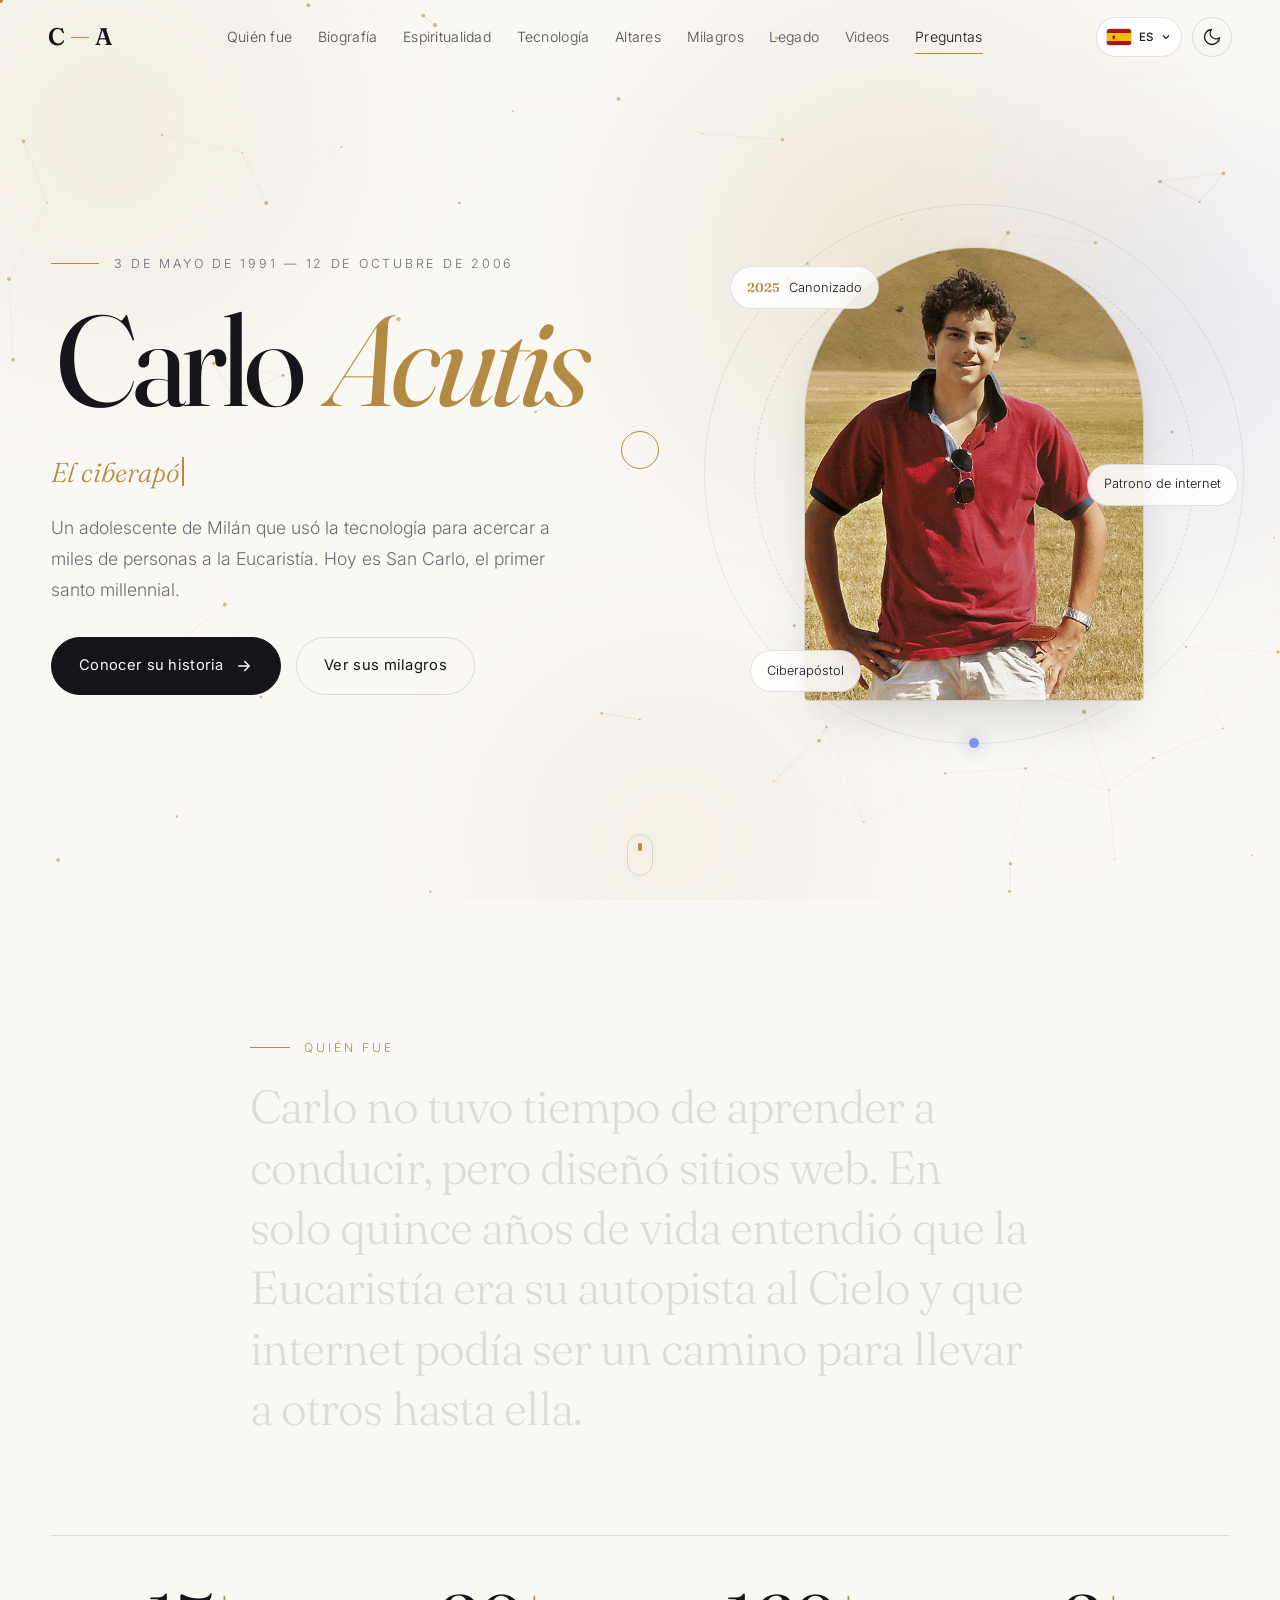
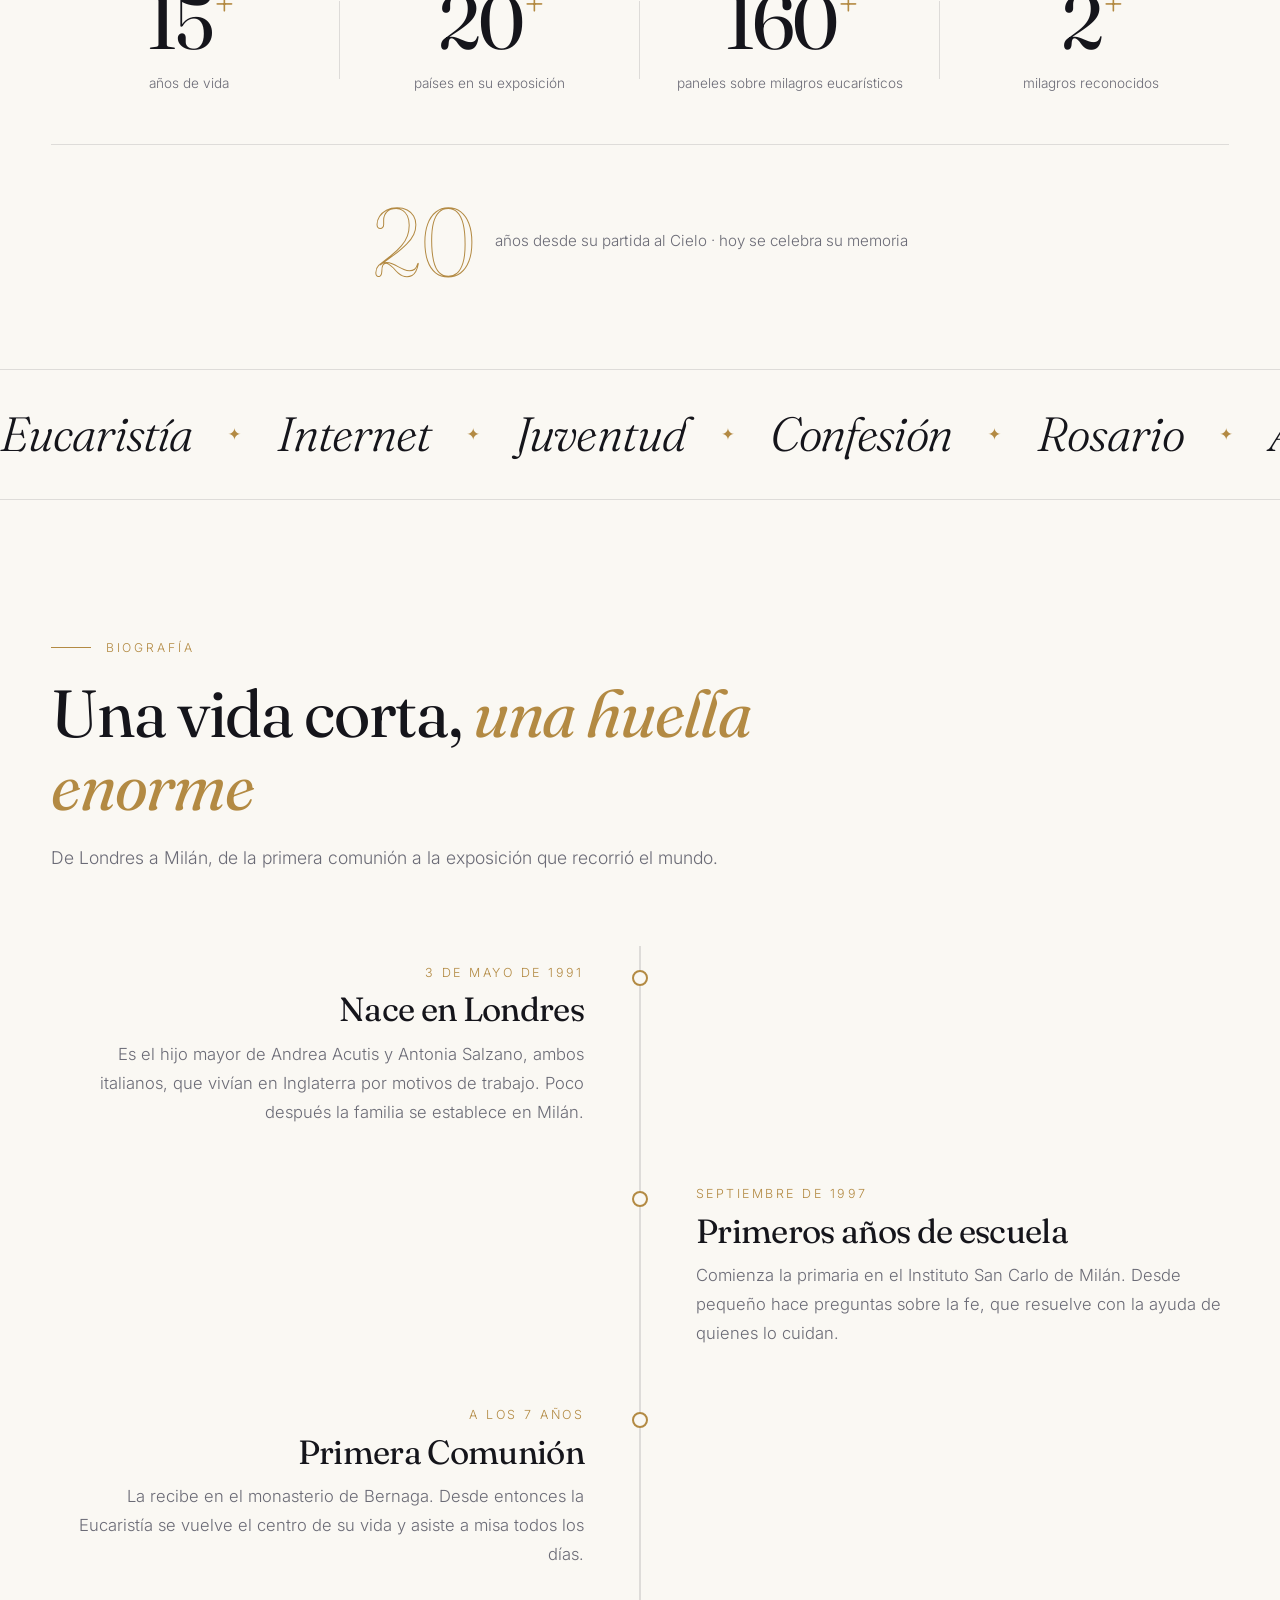
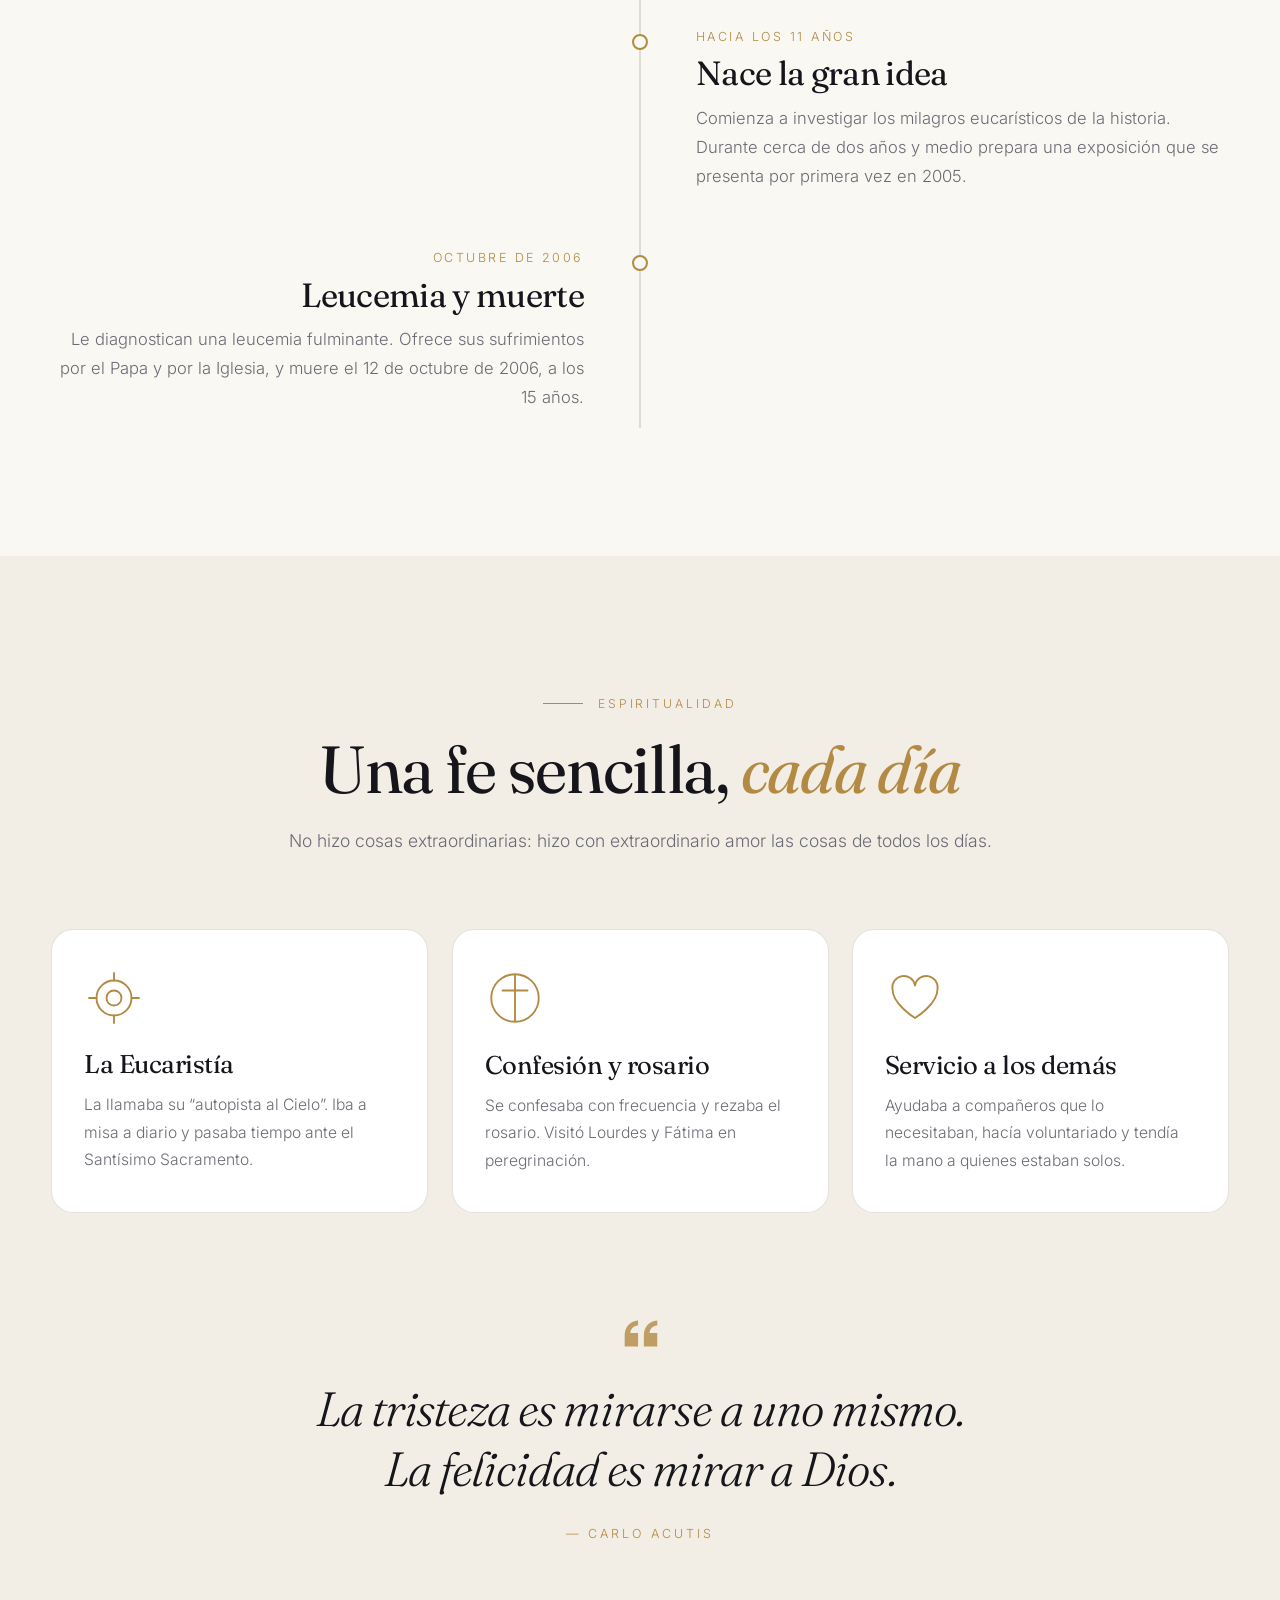
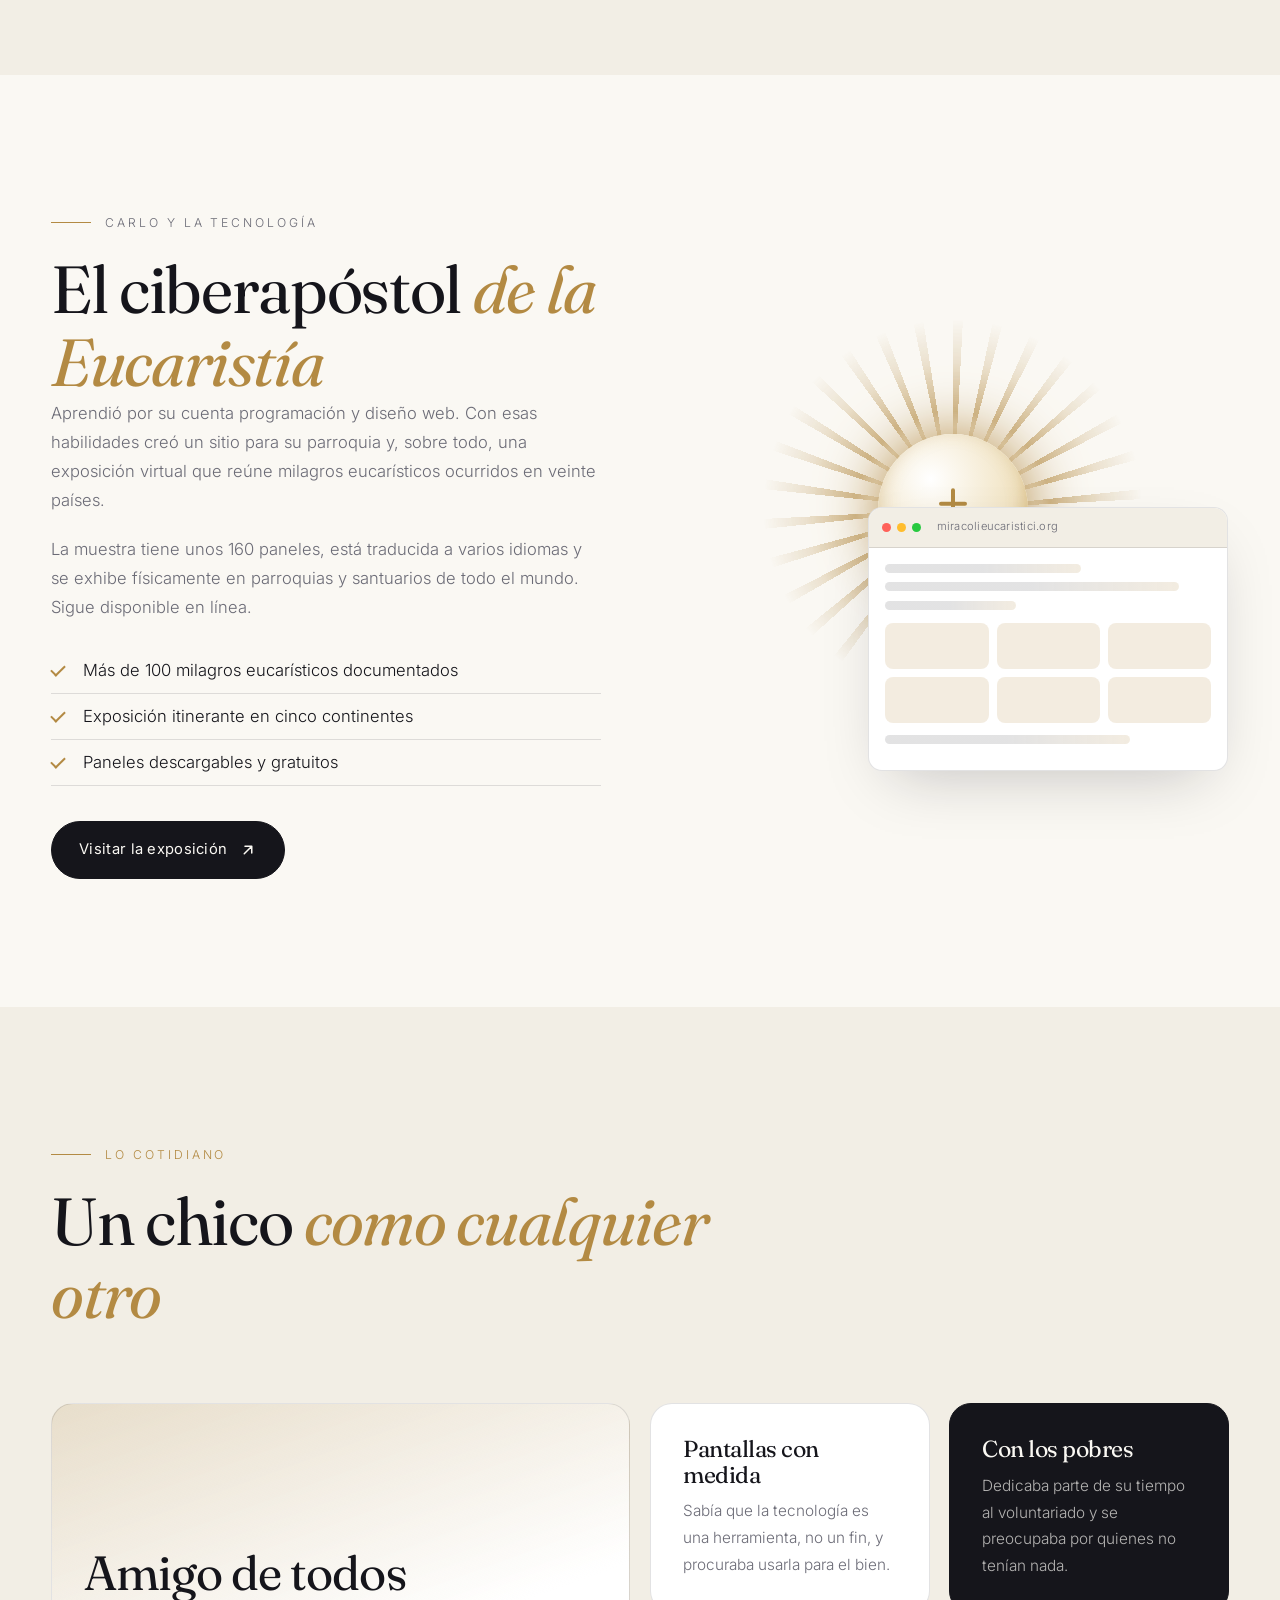
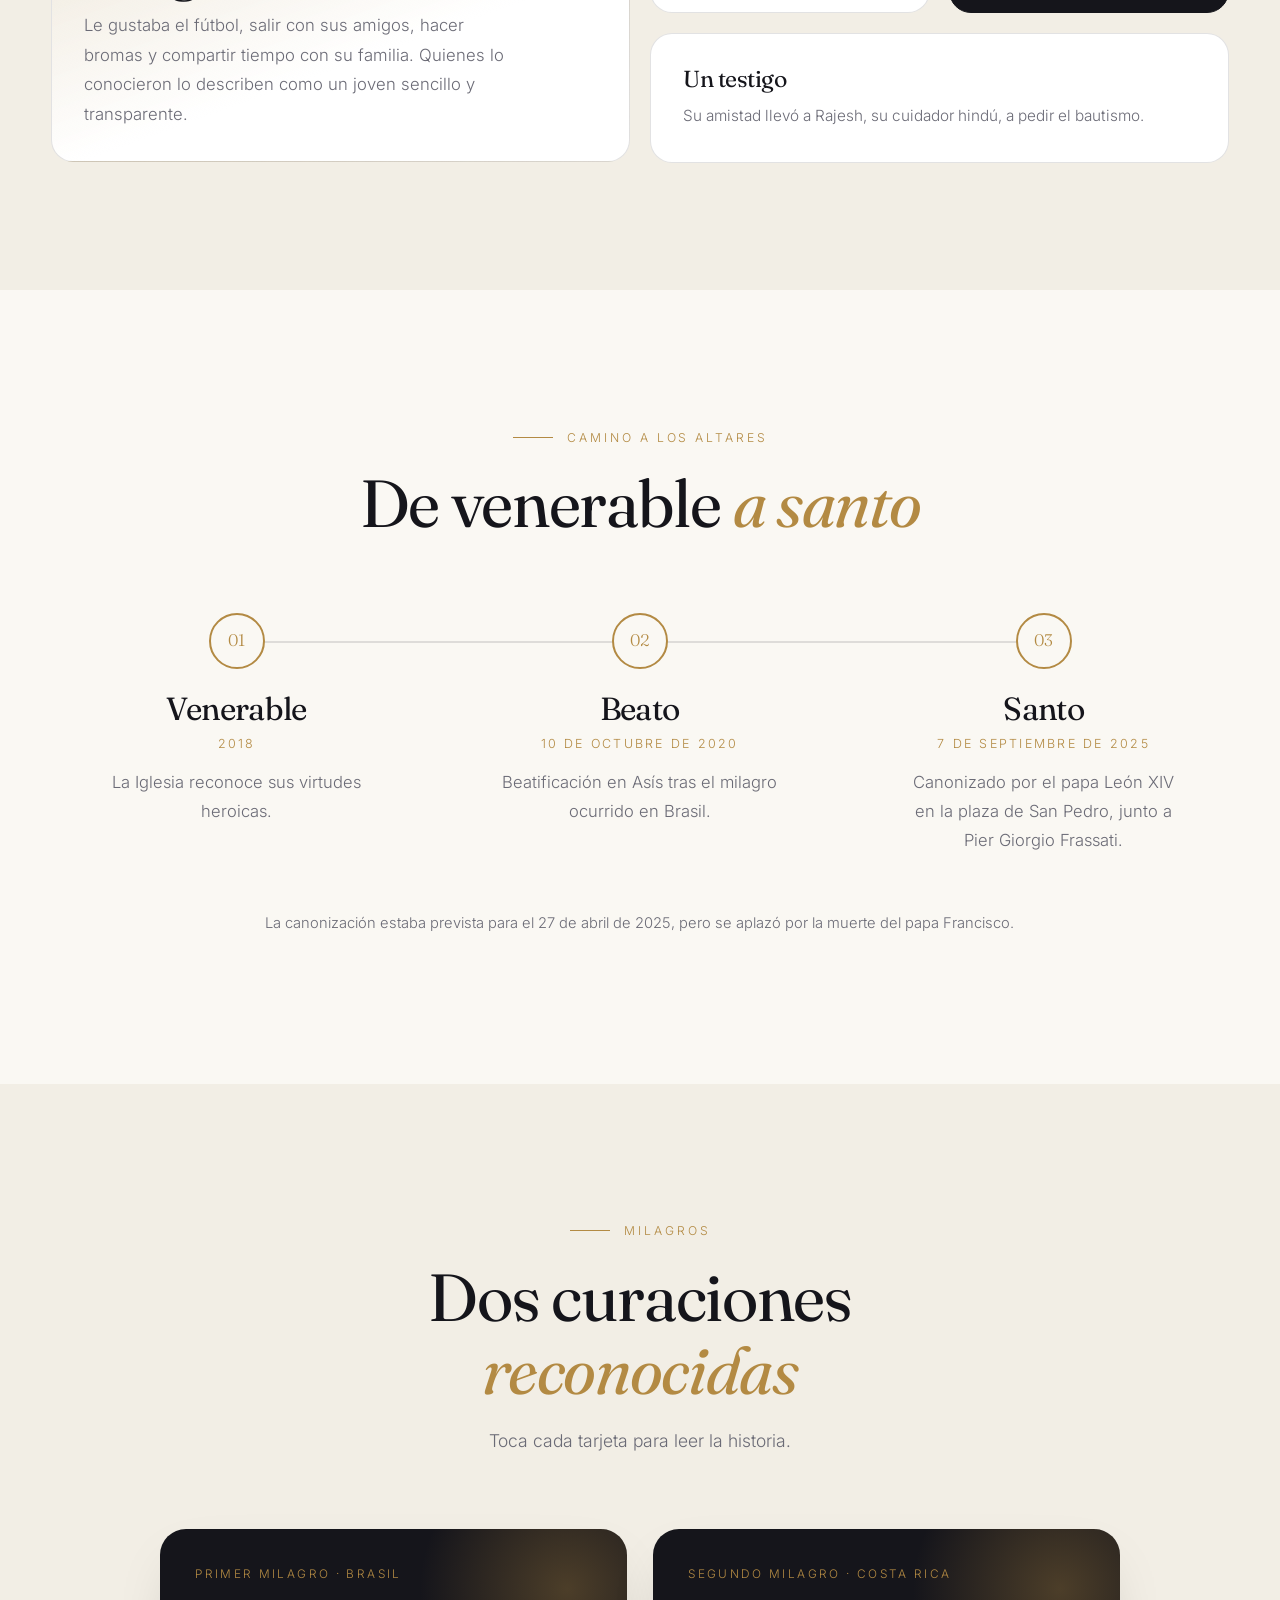
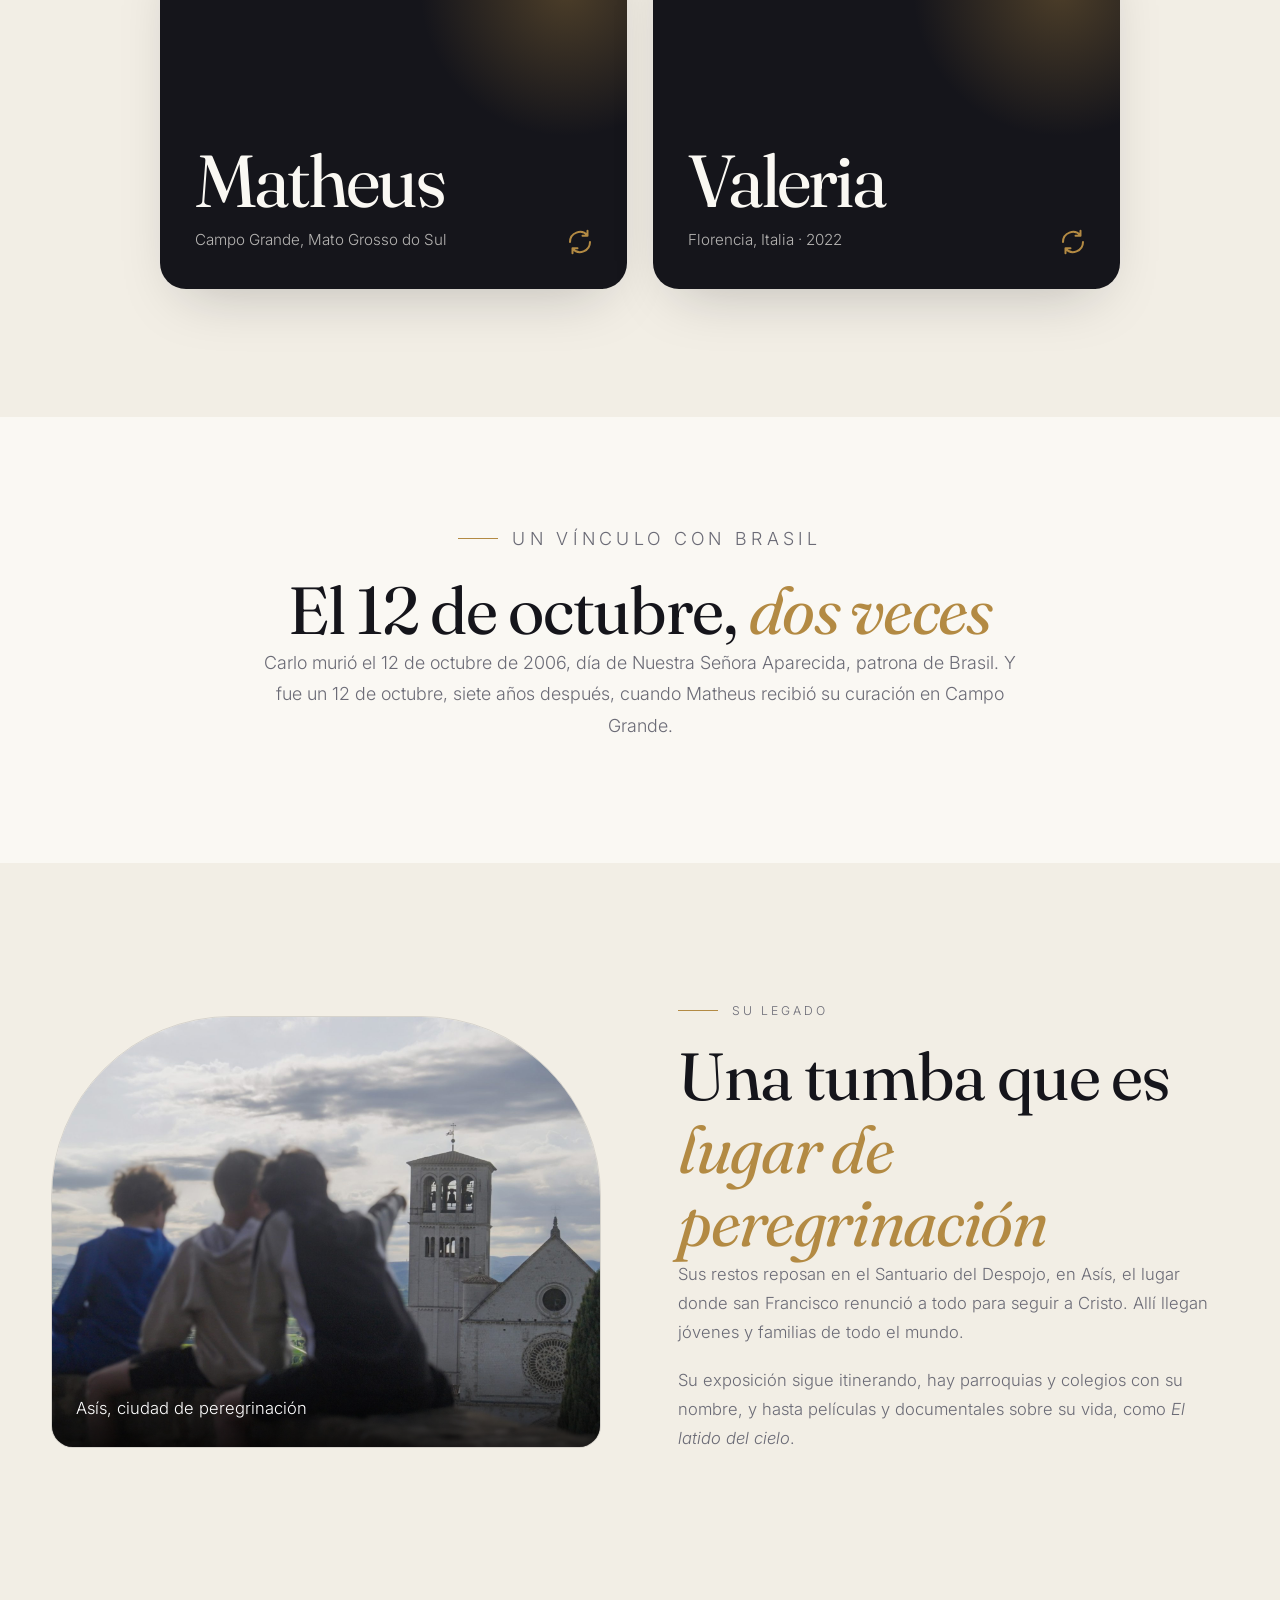
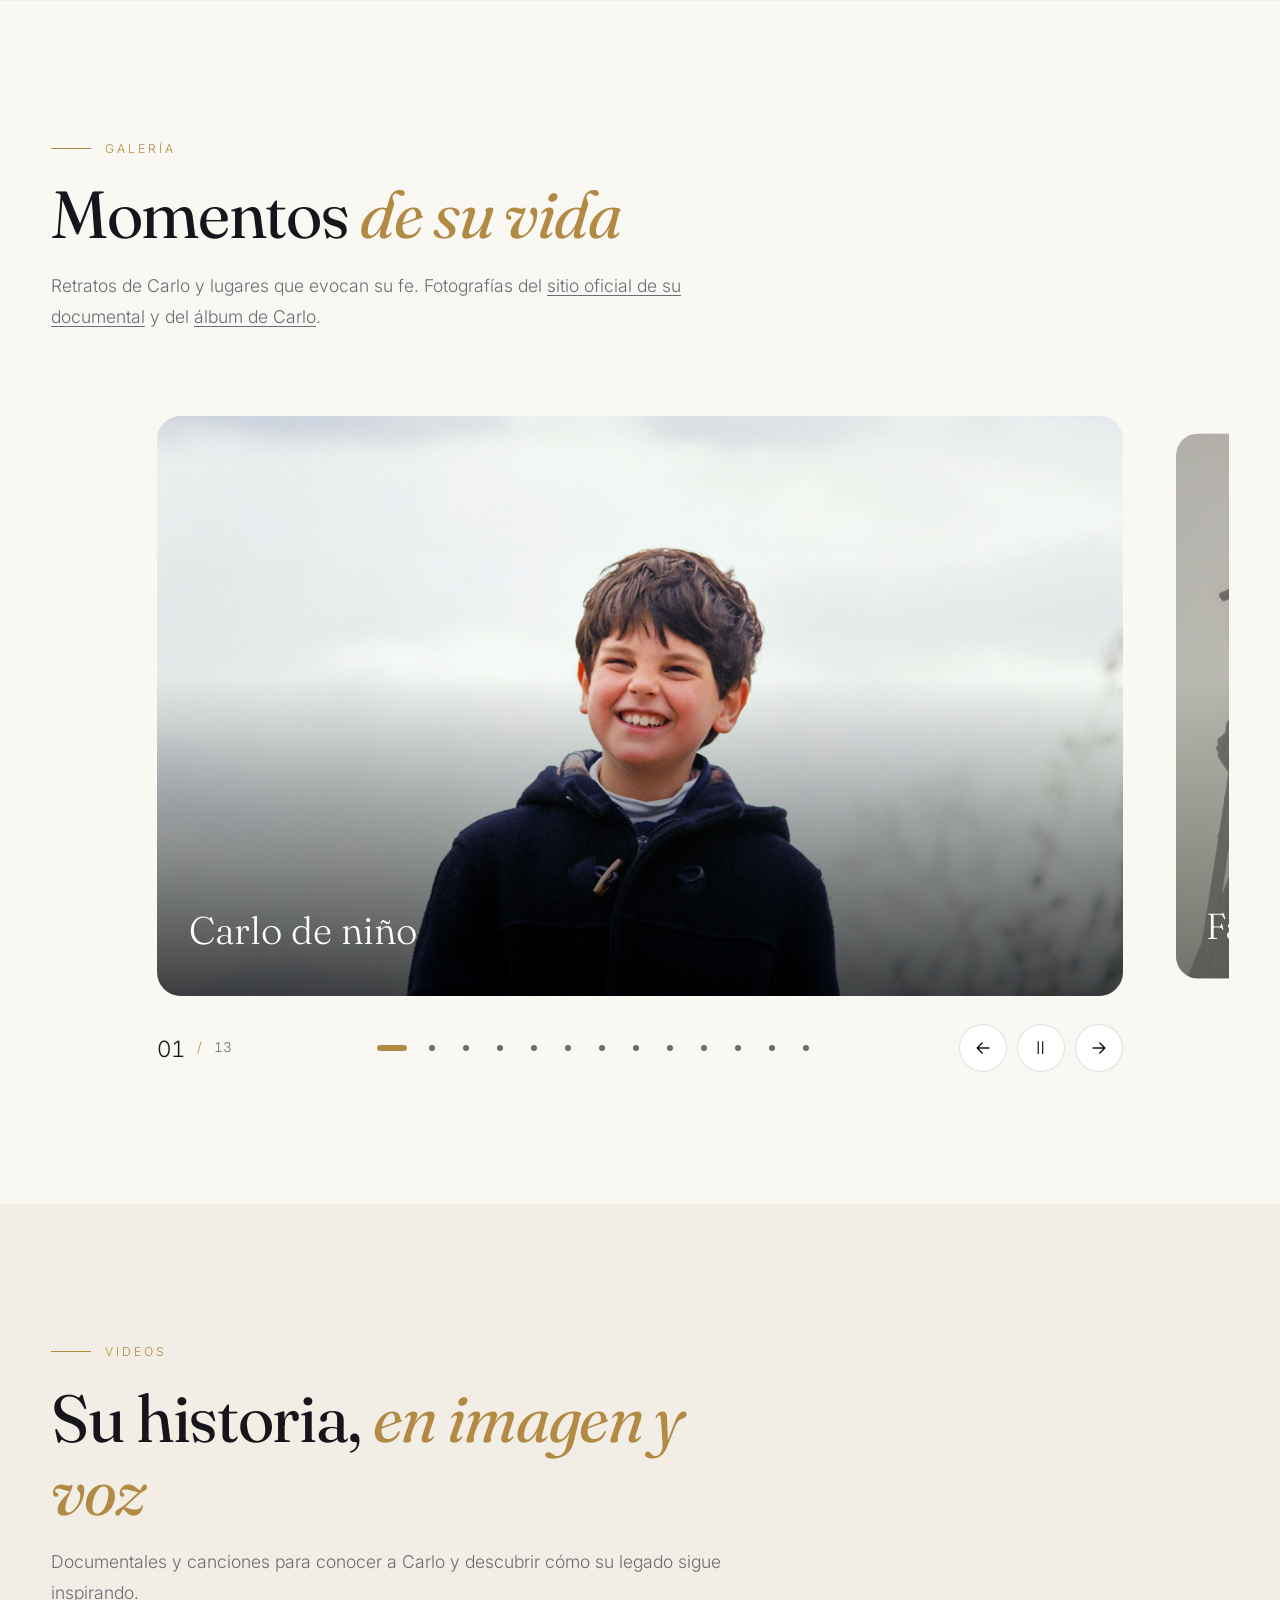
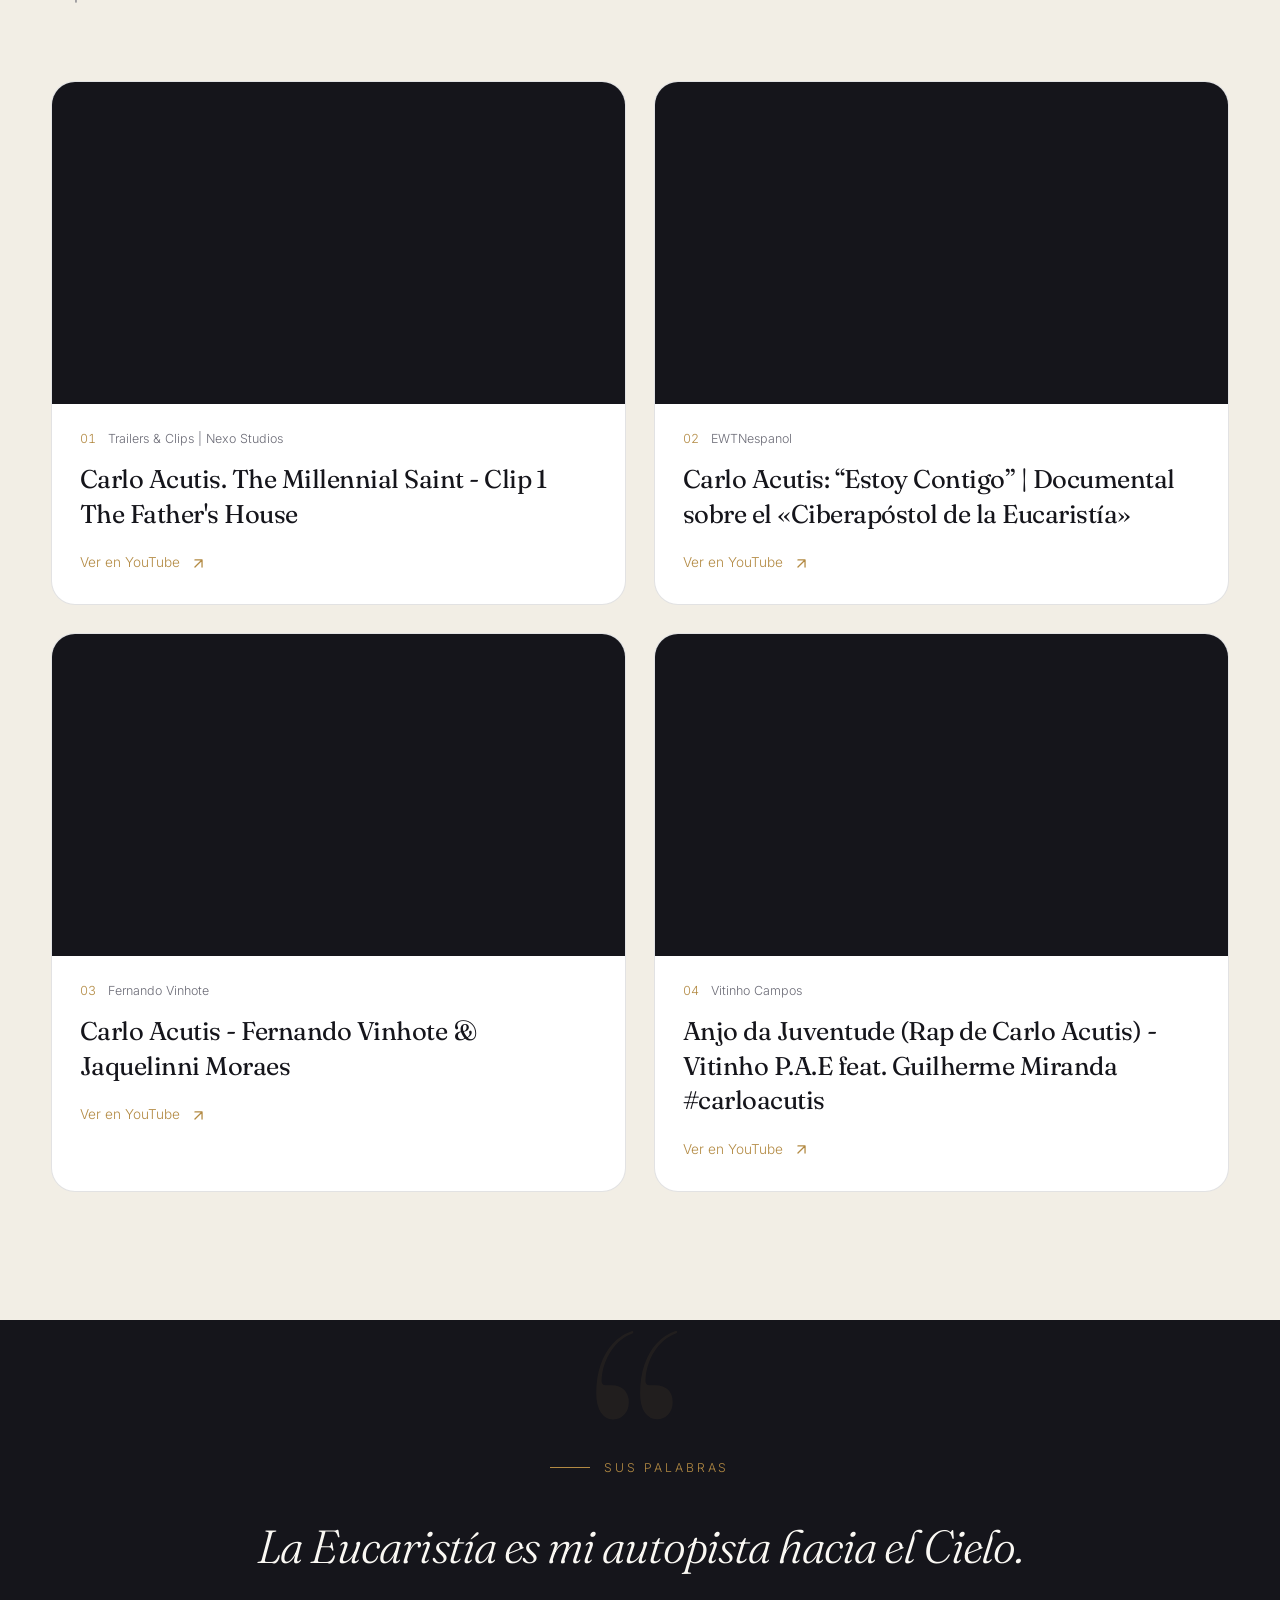
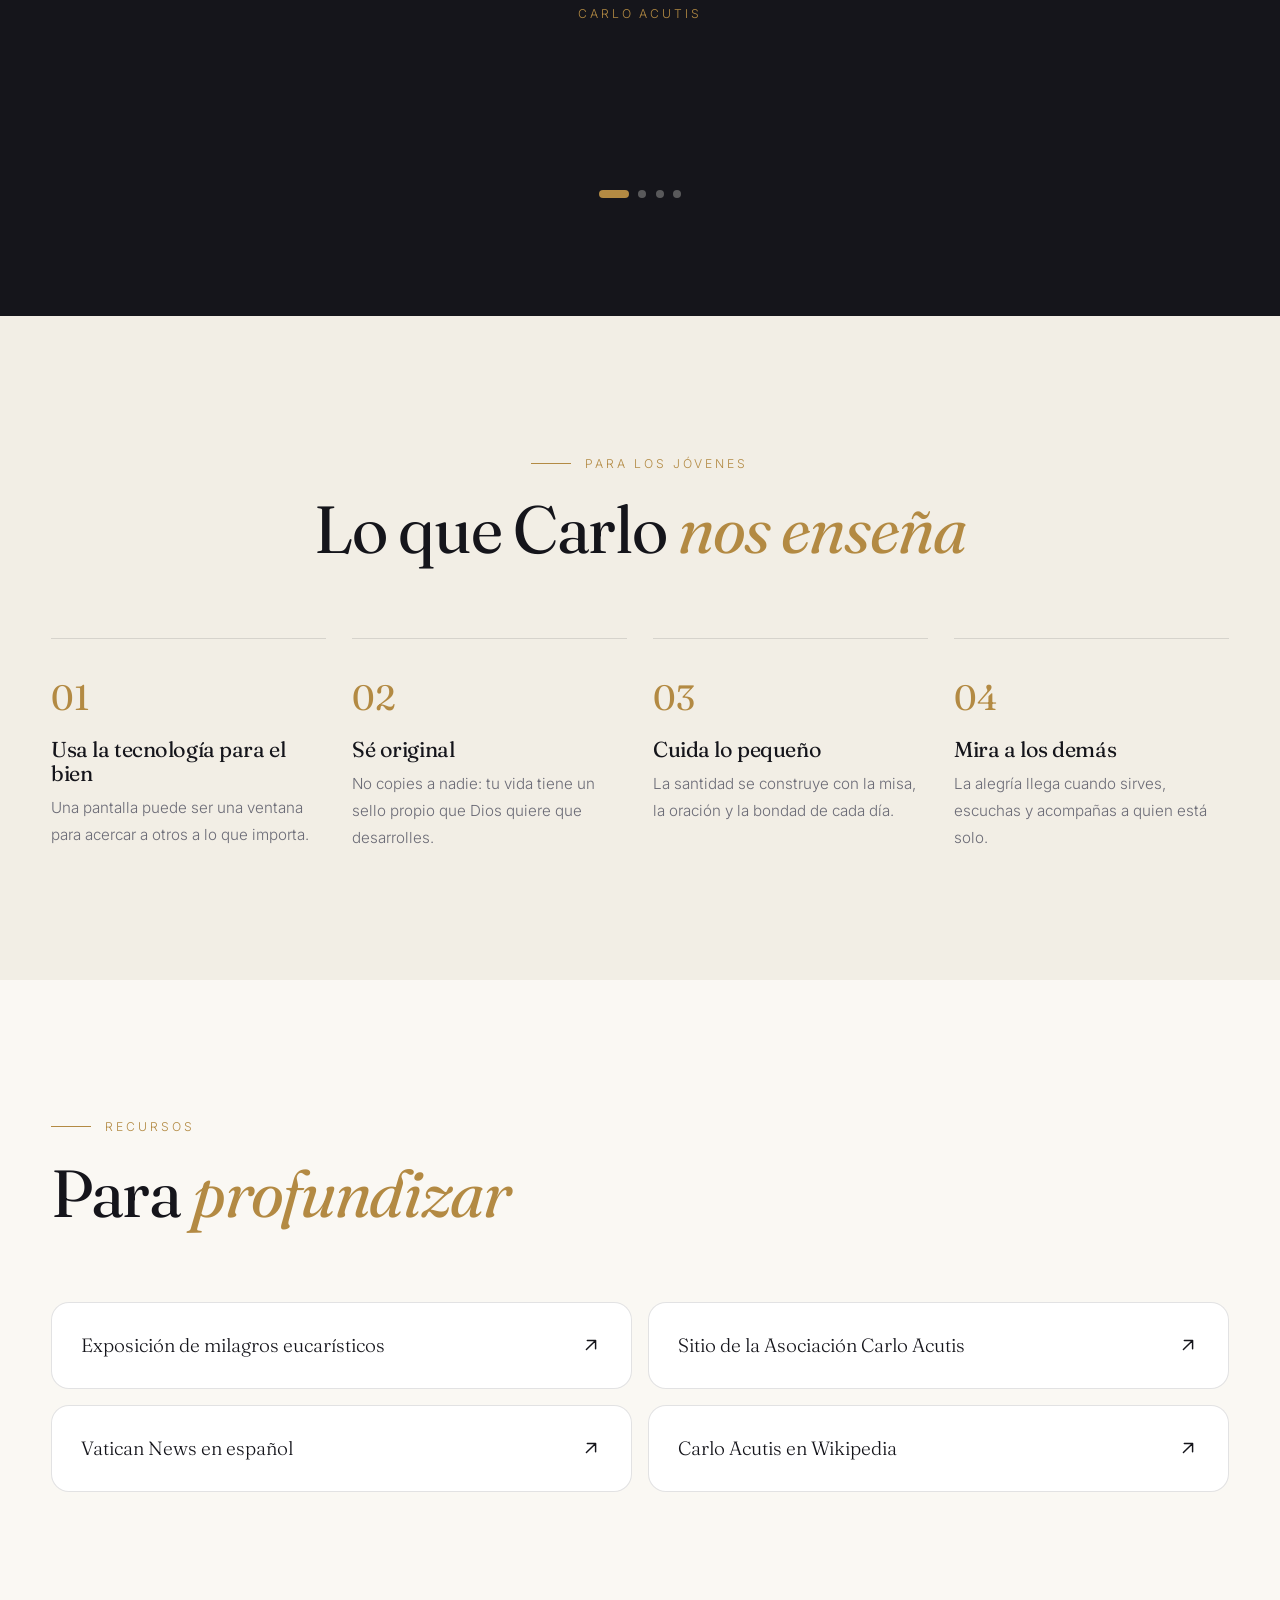
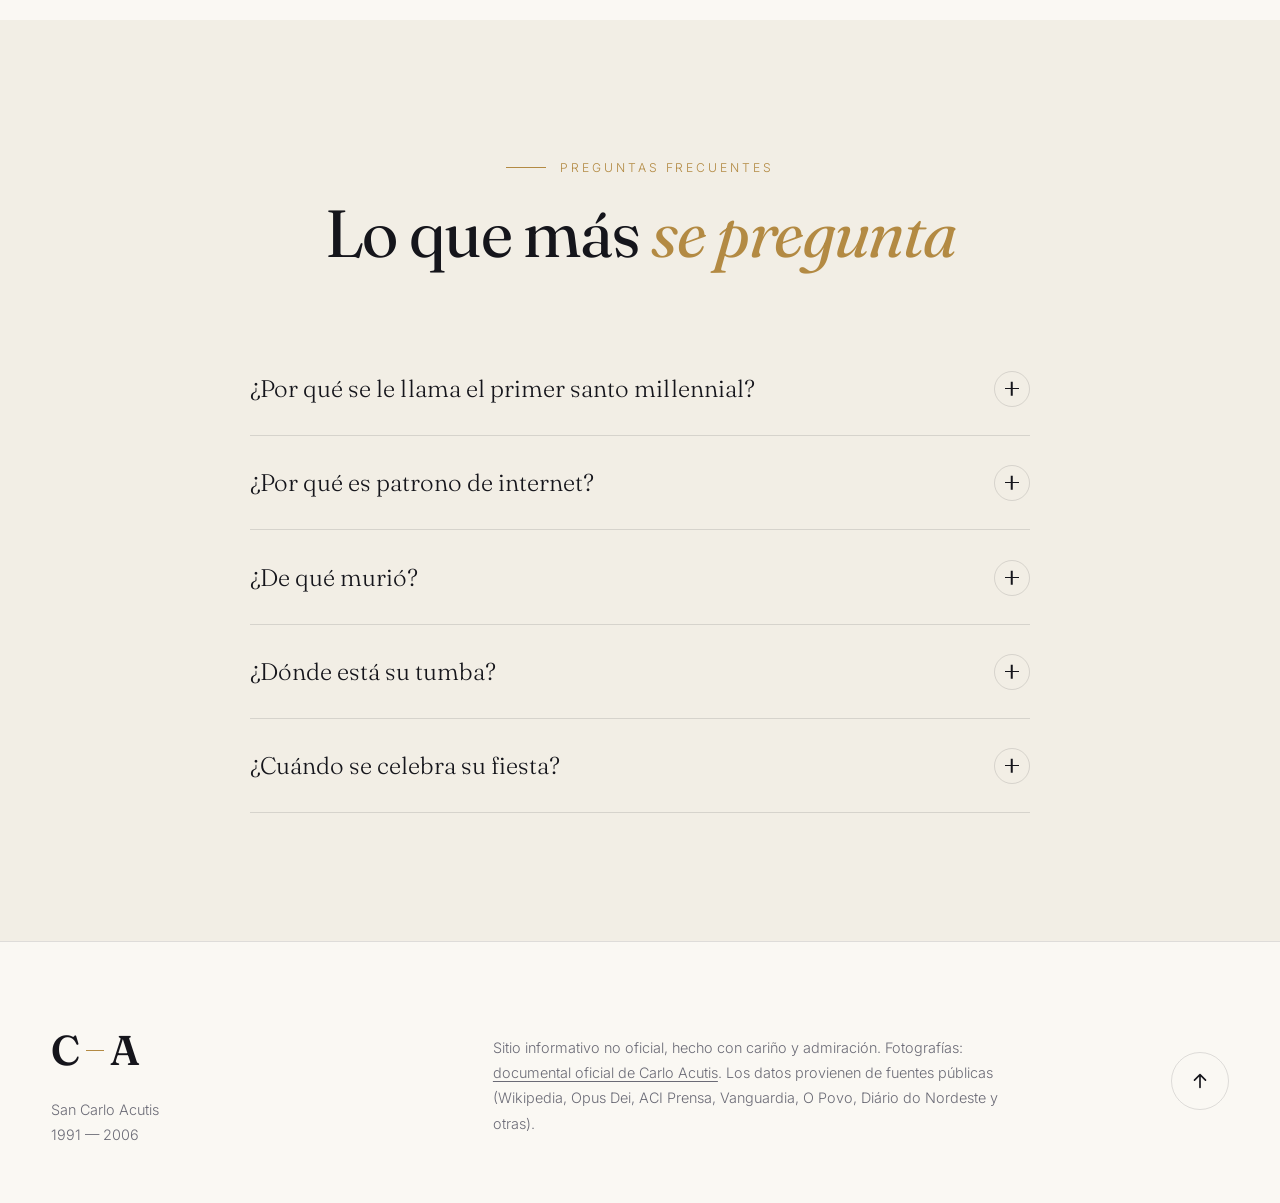
==== commit ce8e2402: "tercer commit" ====
--- a/index.html
+++ b/index.html
@@ -2,6 +2,14 @@
 <html lang="es" data-theme="light">
 <head>
   <meta charset="UTF-8">
+  <!-- Google tag (gtag.js) -->
+  <script async src="https://www.googletagmanager.com/gtag/js?id=G-KTNM64H885"></script>
+  <script>
+    window.dataLayer = window.dataLayer || [];
+    function gtag(){dataLayer.push(arguments);}
+    gtag('js', new Date());
+    gtag('config', 'G-KTNM64H885');
+  </script>
   <meta name="viewport" content="width=device-width, initial-scale=1">
   <title>San Carlo Acutis · El ciberapóstol de la Eucaristía</title>
   <meta name="description" content="Vida, espiritualidad, milagros y legado de San Carlo Acutis (1991–2006), el primer santo millennial de la Iglesia católica.">
